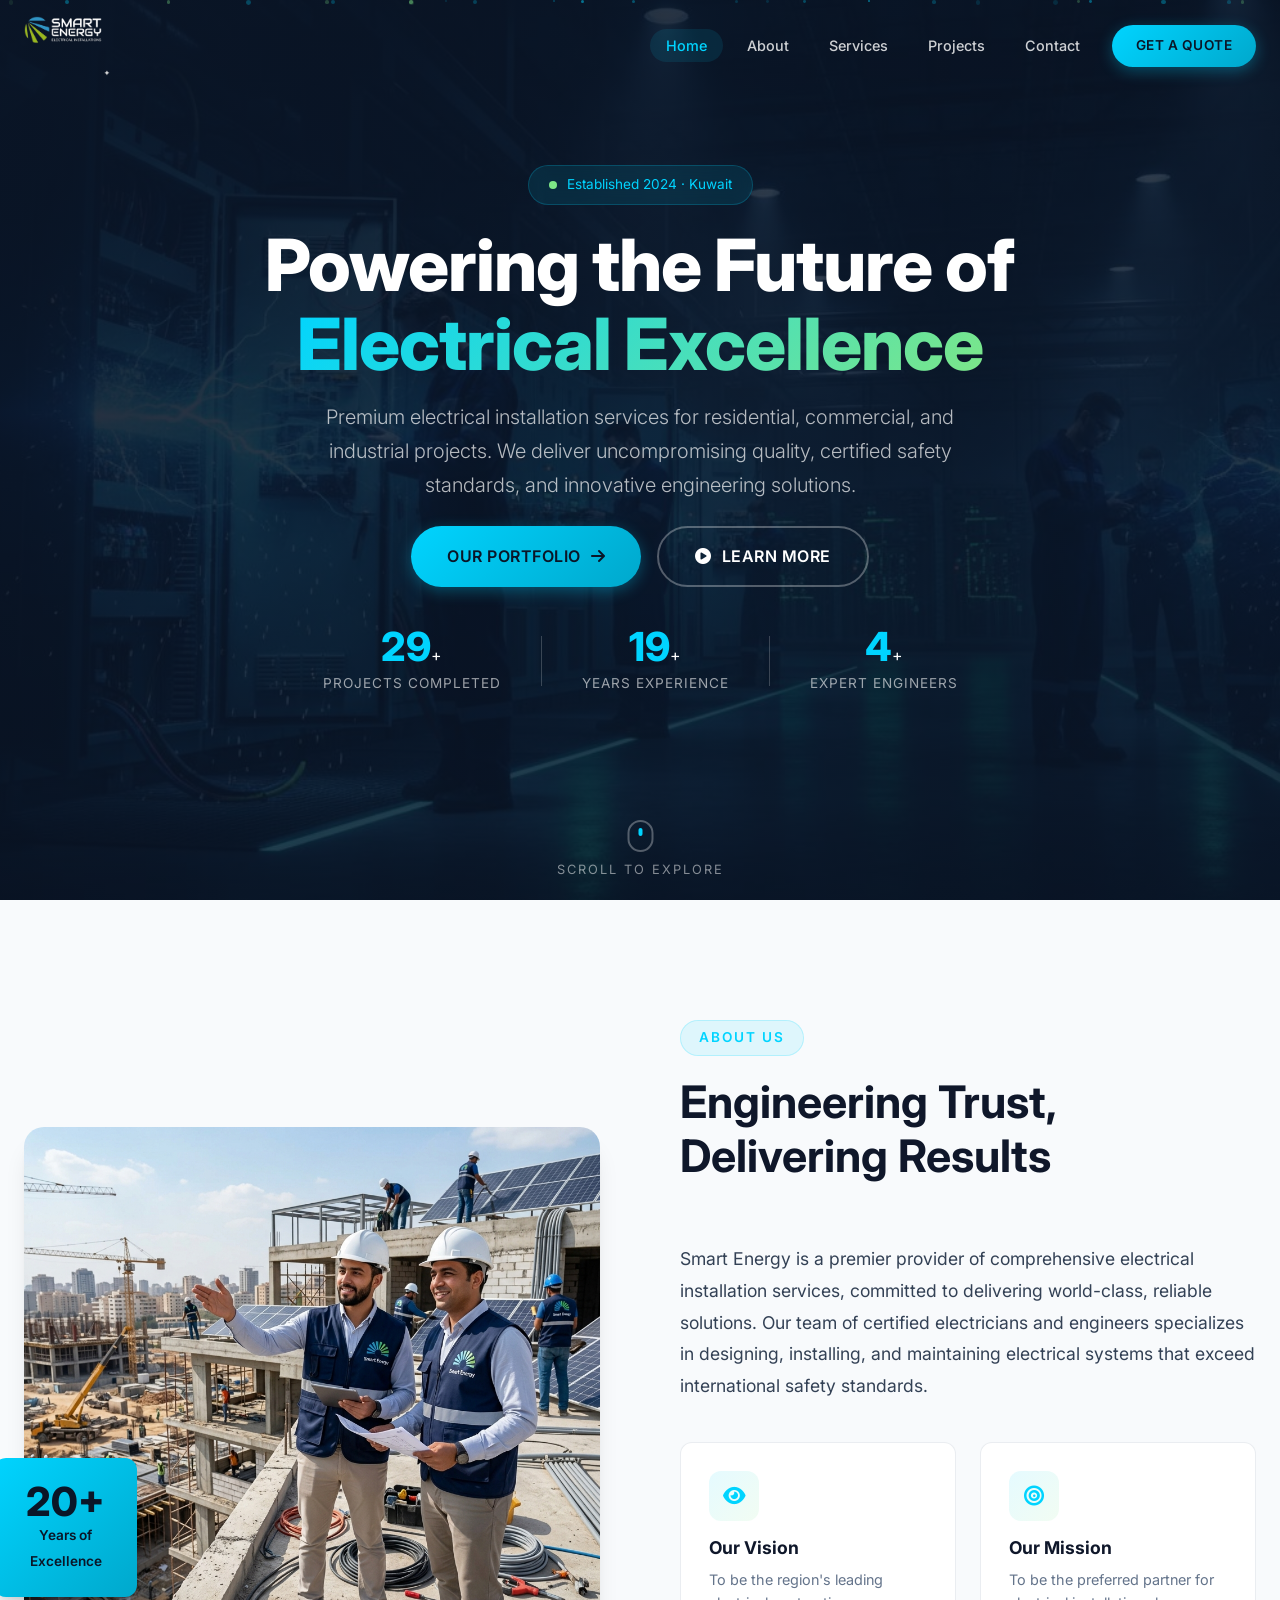
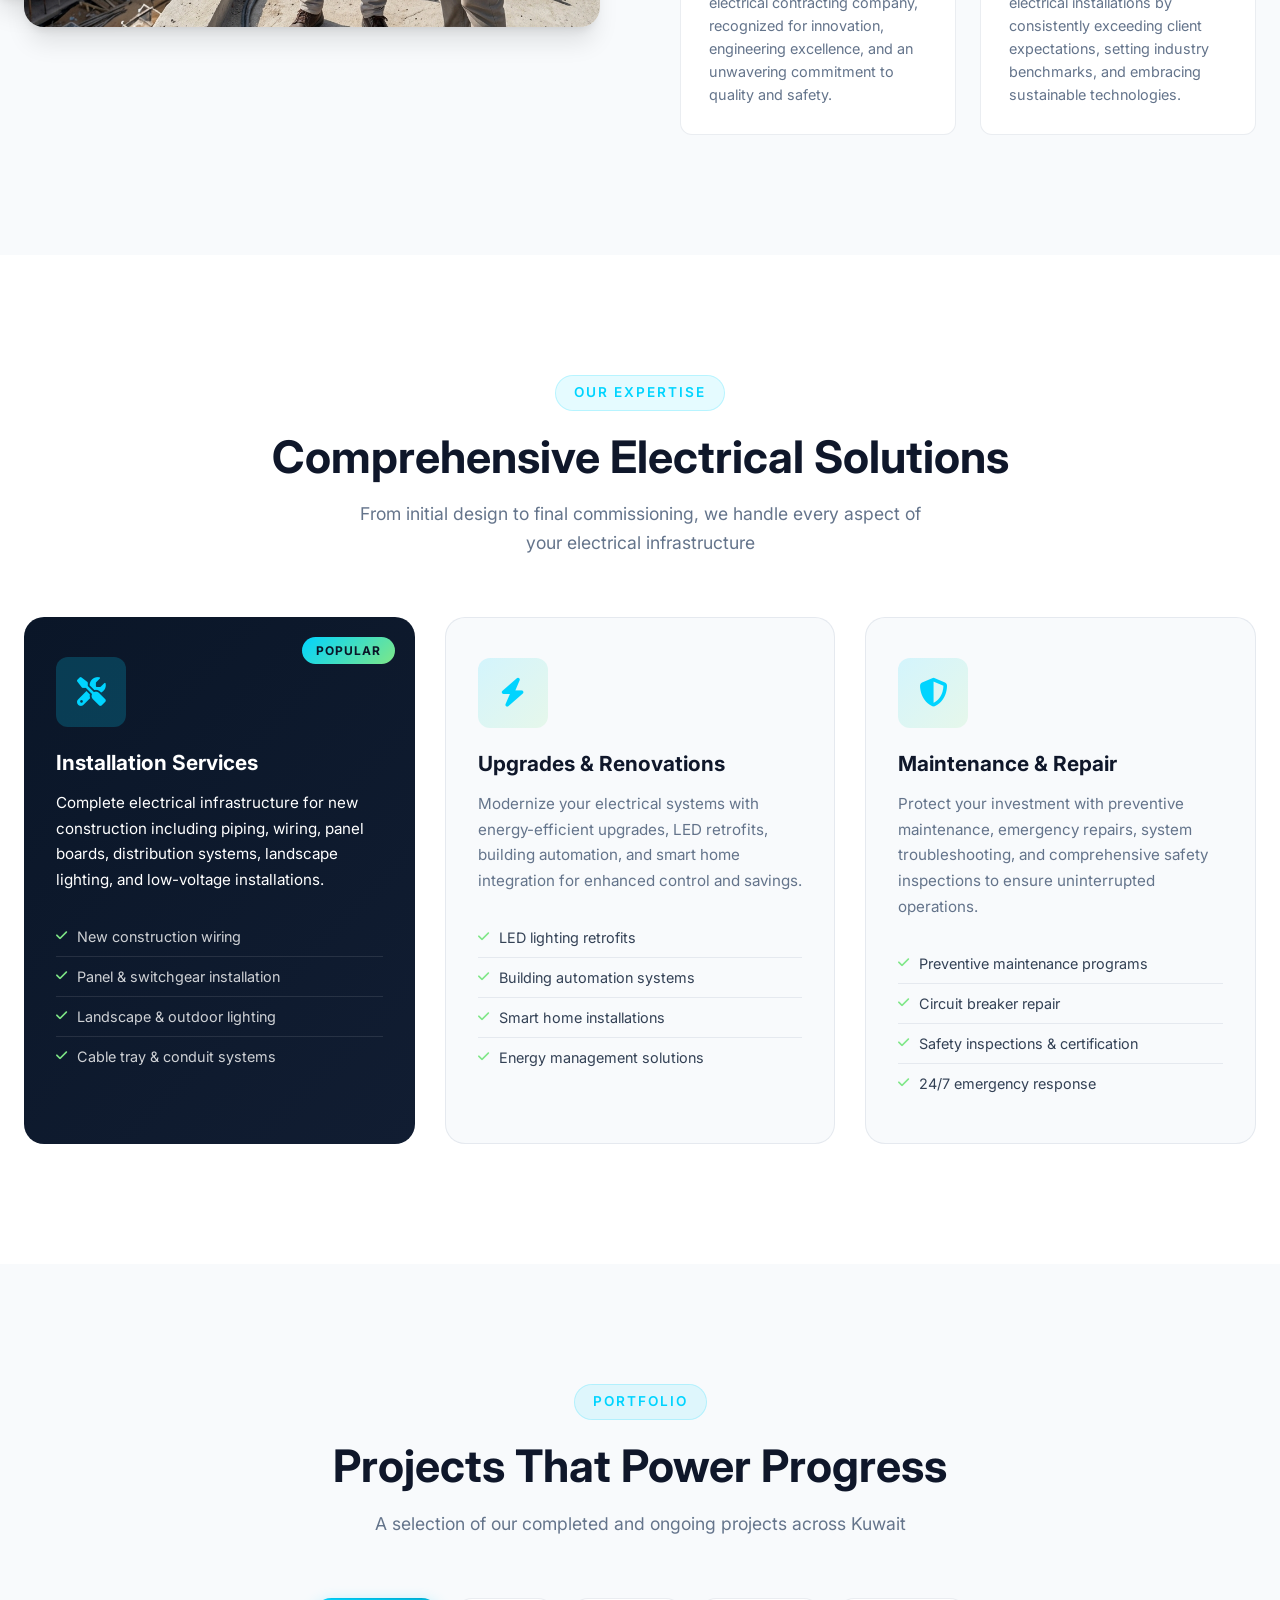
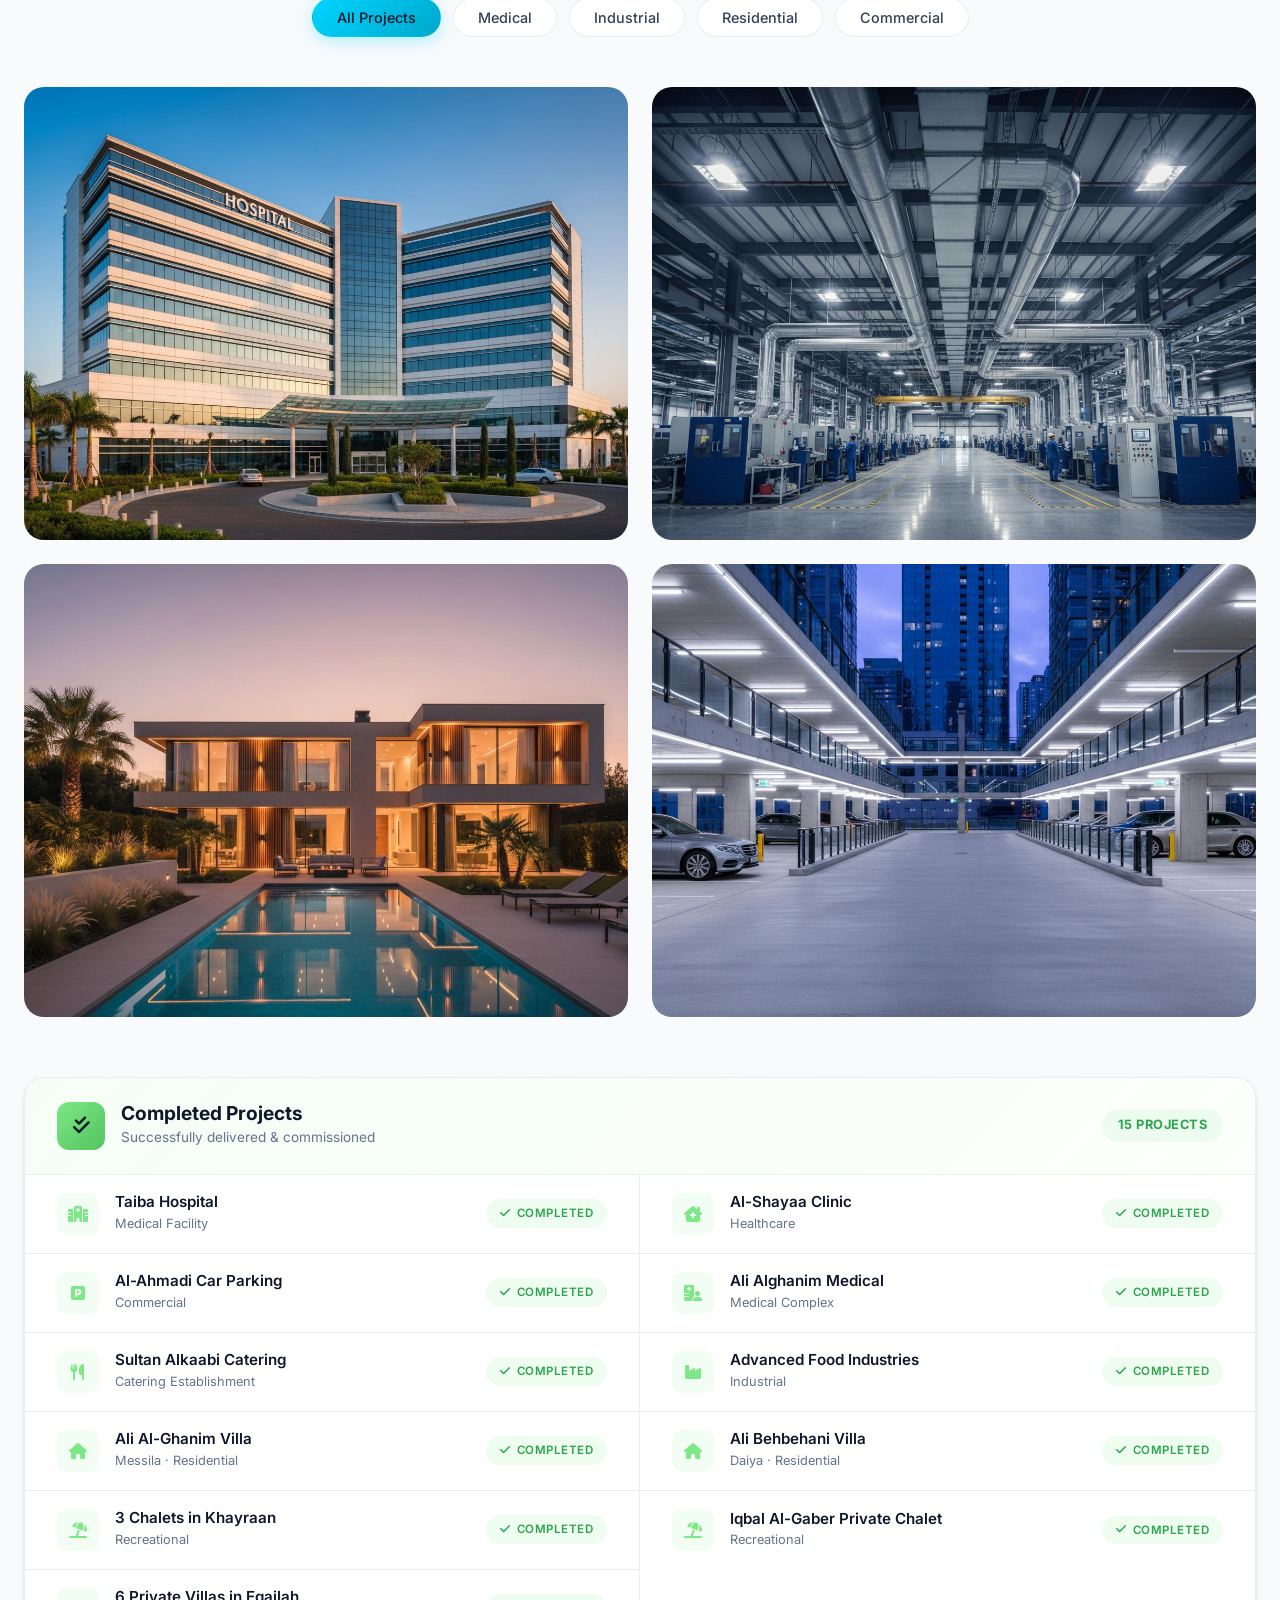
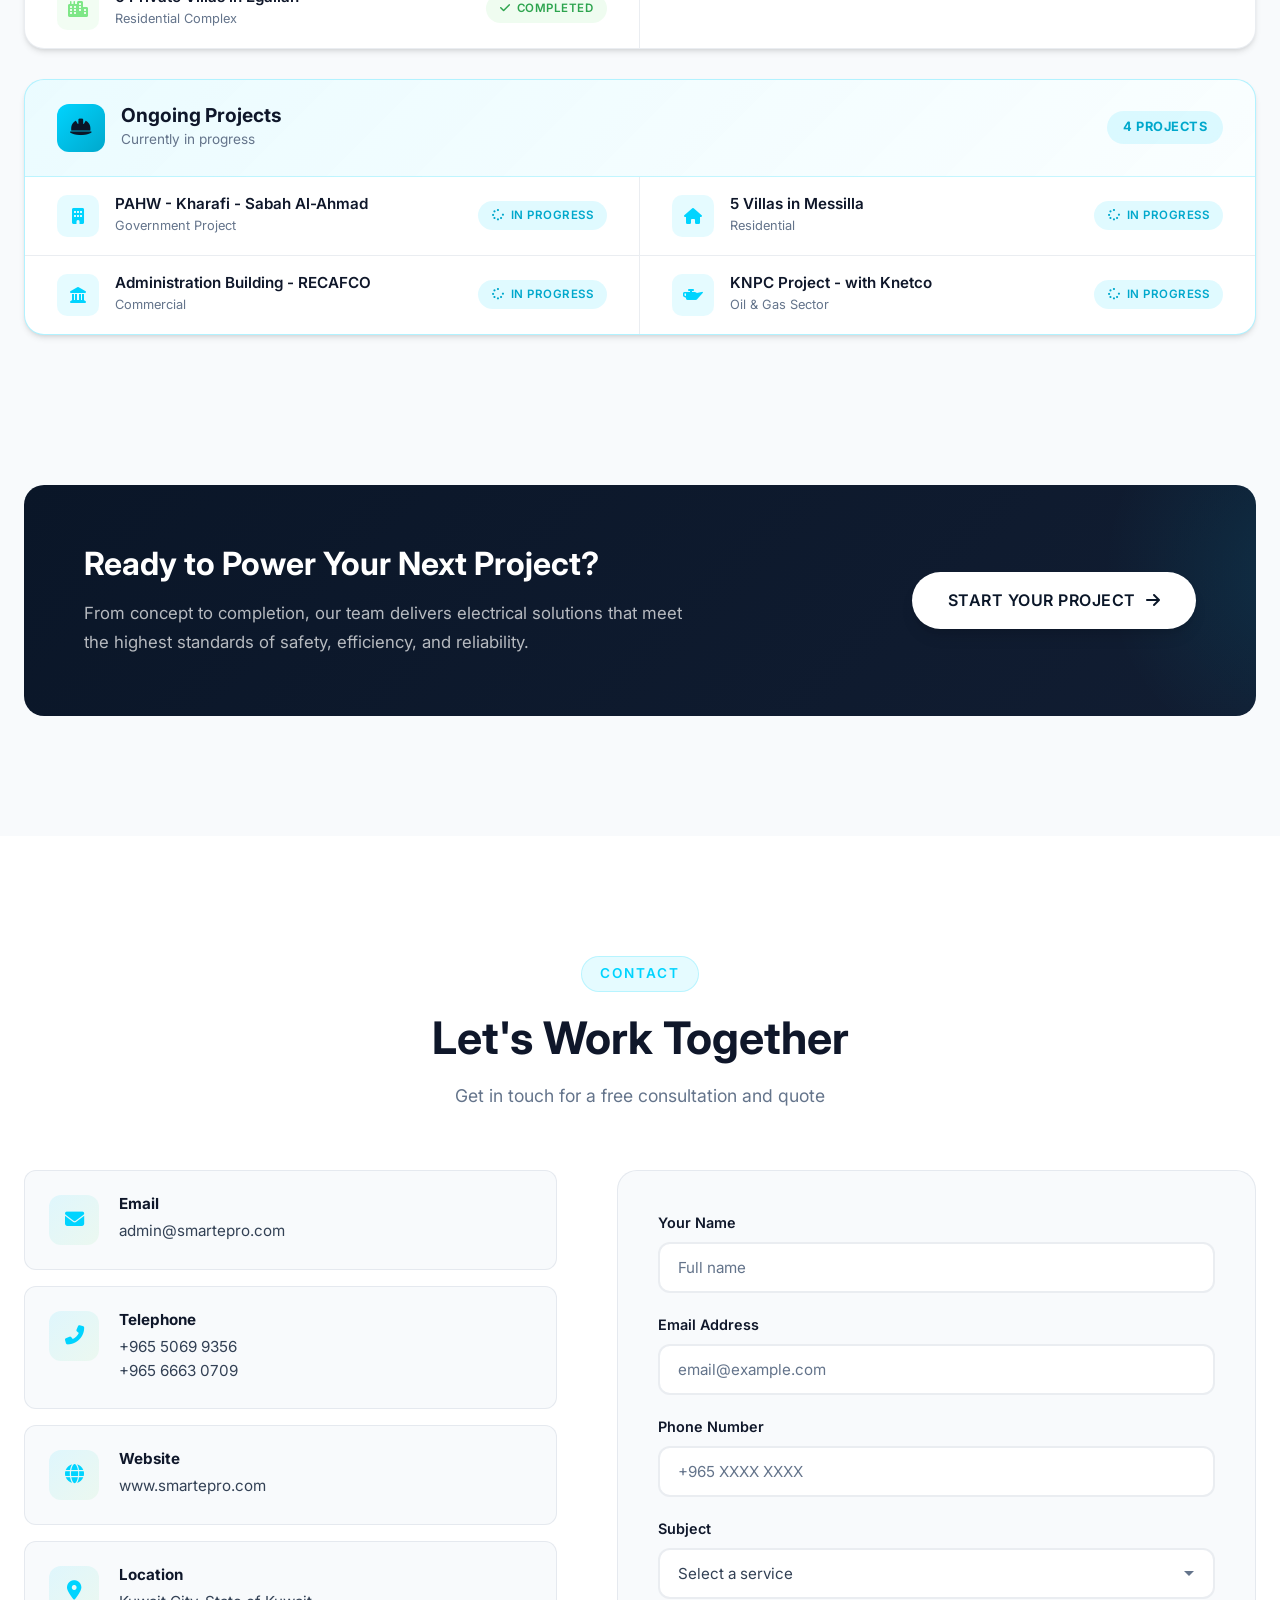
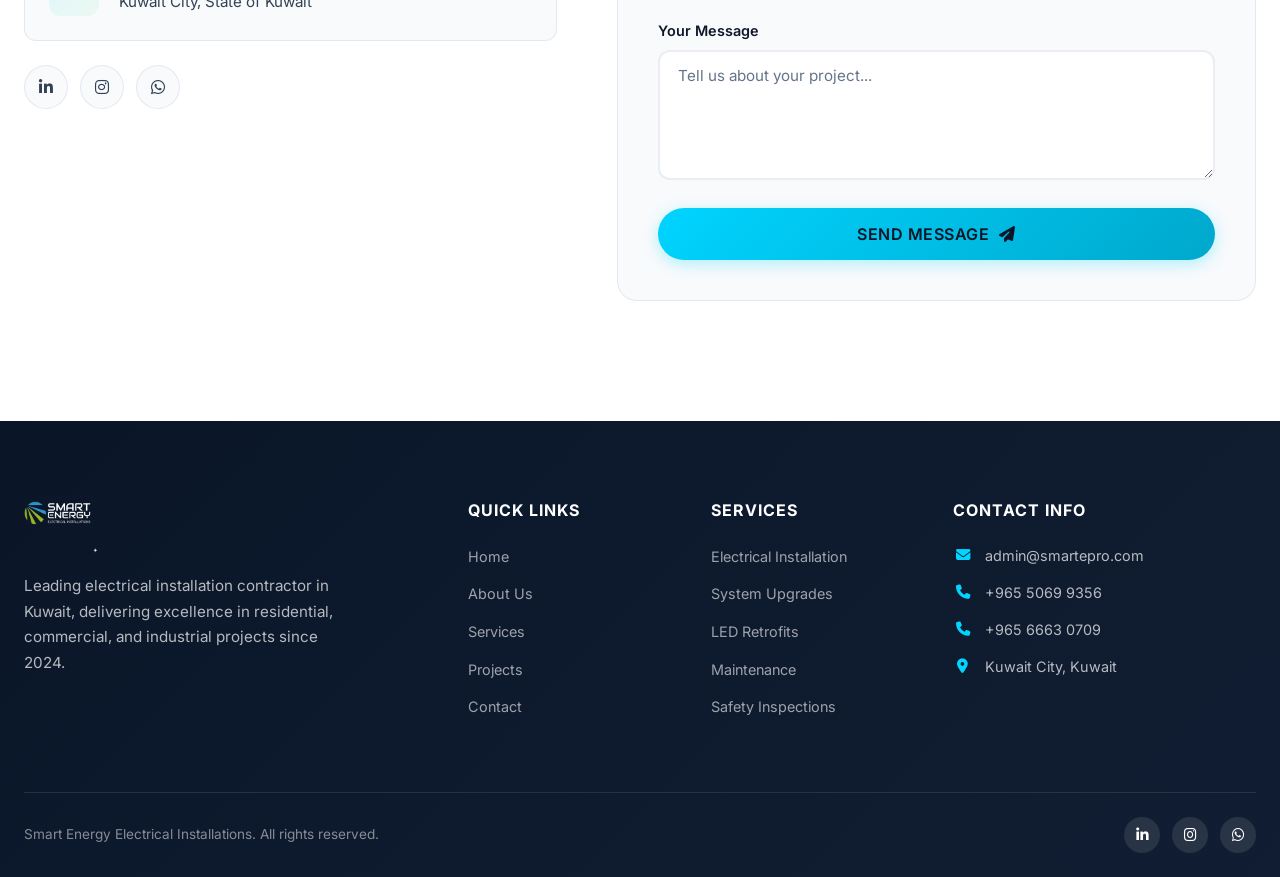
==== index.html @ 9b11522d "Initial commit - Smart Energy electrical installations website with logo, styling, and team photo up" ====
<!DOCTYPE html>
<html lang="en">
<head>
    <meta charset="UTF-8">
    <meta name="viewport" content="width=device-width, initial-scale=1.0">
    <title>Smart Energy | Premier Electrical Installations</title>
    <meta name="description" content="Leading electrical installation contractor specializing in residential, commercial, and industrial projects. Safety, efficiency, and innovation since 2014.">
    <link rel="icon" type="image/png" href="images/favicon.png">
    <link rel="preconnect" href="https://fonts.googleapis.com">
    <link rel="preconnect" href="https://fonts.gstatic.com" crossorigin>
    <link href="https://fonts.googleapis.com/css2?family=Inter:wght@300;400;500;600;700;800&family=Playfair+Display:wght@600;700&display=swap" rel="stylesheet">
    <link rel="stylesheet" href="https://cdnjs.cloudflare.com/ajax/libs/font-awesome/6.5.1/css/all.min.css">
    <link rel="stylesheet" href="css/style.css">
</head>
<body>
    <!-- Navigation -->
    <nav class="navbar" id="navbar">
        <div class="container nav-container">
            <a href="#" class="logo">
                <img src="images/logo.png" alt="Smart Energy Logo" class="logo-img">
            </a>
            
            <ul class="nav-menu" id="navMenu">
                <li><a href="#home" class="nav-link active">Home</a></li>
                <li><a href="#about" class="nav-link">About</a></li>
                <li><a href="#services" class="nav-link">Services</a></li>
                <li><a href="#projects" class="nav-link">Projects</a></li>
                <li><a href="#contact" class="nav-link">Contact</a></li>
                <li><a href="#contact" class="btn btn-primary nav-cta">Get a Quote</a></li>
            </ul>
            
            <button class="hamburger" id="hamburger" aria-label="Toggle menu">
                <span></span>
                <span></span>
                <span></span>
            </button>
        </div>
    </nav>

    <!-- Hero Section -->
    <section class="hero" id="home">
        <div class="hero-bg">
            <img src="images/hero-bg.jpg" alt="Electrical installations background">
            <div class="hero-overlay"></div>
        </div>
        <div class="hero-particles" id="particles"></div>
        <div class="container hero-content">
            <div class="hero-badge" data-animate="fade-up">
                <span class="badge-dot"></span>
                <span>Established 2024 · Kuwait</span>
            </div>
            <h1 class="hero-title" data-animate="fade-up" data-delay="100">
                Powering the Future of<br>
                <span class="gradient-text">Electrical Excellence</span>
            </h1>
            <p class="hero-desc" data-animate="fade-up" data-delay="200">
                Premium electrical installation services for residential, commercial, and industrial projects. 
                We deliver uncompromising quality, certified safety standards, and innovative engineering solutions.
            </p>
            <div class="hero-buttons" data-animate="fade-up" data-delay="300">
                <a href="#projects" class="btn btn-primary btn-lg">
                    <span>Our Portfolio</span>
                    <i class="fas fa-arrow-right"></i>
                </a>
                <a href="#about" class="btn btn-outline btn-lg">
                    <i class="fas fa-play-circle"></i>
                    <span>Learn More</span>
                </a>
            </div>
            <div class="hero-stats" data-animate="fade-up" data-delay="400">
                <div class="stat-item">
                    <span class="stat-number" data-count="30">0</span>+
                    <span class="stat-label">Projects Completed</span>
                </div>
                <div class="stat-divider"></div>
                <div class="stat-item">
                    <span class="stat-number" data-count="20">0</span>+
                    <span class="stat-label">Years Experience</span>
                </div>
                <div class="stat-divider"></div>
                <div class="stat-item">
                    <span class="stat-number" data-count="5">0</span>+
                    <span class="stat-label">Expert Engineers</span>
                </div>
            </div>
        </div>
        <div class="scroll-indicator">
            <div class="mouse">
                <div class="wheel"></div>
            </div>
            <span>Scroll to explore</span>
        </div>
    </section>

    <!-- About Section -->
    <section class="about" id="about">
        <div class="container">
            <div class="about-grid">
                <div class="about-image" data-animate="fade-right">
                    <div class="image-frame">
                        <img src="images/about-team.png" alt="Smart Energy engineering team">
                        <div class="image-accent"></div>
                    </div>
                    <div class="experience-badge">
                        <span class="exp-number">20+</span>
                        <span class="exp-text">Years of<br>Excellence</span>
                    </div>
                </div>
                <div class="about-content" data-animate="fade-left">
                    <div class="section-header">
                        <span class="section-tag">About Us</span>
                        <h2 class="section-title">Engineering Trust,<br>Delivering Results</h2>
                    </div>
                    <p class="about-text">
                        Smart Energy is a premier provider of comprehensive electrical installation services, committed to delivering 
                        world-class, reliable solutions. Our team of certified electricians and engineers specializes in designing, 
                        installing, and maintaining electrical systems that exceed international safety standards.
                    </p>
                    <div class="vision-mission">
                        <div class="vm-card">
                            <div class="vm-icon">
                                <i class="fas fa-eye"></i>
                            </div>
                            <h3>Our Vision</h3>
                            <p>To be the region's leading electrical contracting company, recognized for innovation, 
                            engineering excellence, and an unwavering commitment to quality and safety.</p>
                        </div>
                        <div class="vm-card">
                            <div class="vm-icon">
                                <i class="fas fa-bullseye"></i>
                            </div>
                            <h3>Our Mission</h3>
                            <p>To be the preferred partner for electrical installations by consistently exceeding client 
                            expectations, setting industry benchmarks, and embracing sustainable technologies.</p>
                        </div>
                    </div>
                </div>
            </div>
        </div>
    </section>

    <!-- Services Section -->
    <section class="services" id="services">
        <div class="container">
            <div class="section-header center" data-animate="fade-up">
                <span class="section-tag">Our Expertise</span>
                <h2 class="section-title">Comprehensive Electrical Solutions</h2>
                <p class="section-subtitle">From initial design to final commissioning, we handle every aspect of your electrical infrastructure</p>
            </div>
            <div class="services-grid">
                <div class="service-card featured" data-animate="fade-up" data-delay="0">
                    <div class="service-icon-wrap">
                        <div class="service-icon">
                            <i class="fas fa-tools"></i>
                        </div>
                        <div class="service-glow"></div>
                    </div>
                    <div class="featured-badge">Popular</div>
                    <h3>Installation Services</h3>
                    <p>Complete electrical infrastructure for new construction including piping, wiring, panel boards, 
                    distribution systems, landscape lighting, and low-voltage installations.</p>
                    <ul class="service-features">
                        <li><i class="fas fa-check"></i> New construction wiring</li>
                        <li><i class="fas fa-check"></i> Panel & switchgear installation</li>
                        <li><i class="fas fa-check"></i> Landscape & outdoor lighting</li>
                        <li><i class="fas fa-check"></i> Cable tray & conduit systems</li>
                    </ul>
                </div>
                <div class="service-card" data-animate="fade-up" data-delay="100">
                    <div class="service-icon-wrap">
                        <div class="service-icon">
                            <i class="fas fa-bolt"></i>
                        </div>
                        <div class="service-glow"></div>
                    </div>
                    <h3>Upgrades & Renovations</h3>
                    <p>Modernize your electrical systems with energy-efficient upgrades, LED retrofits, building automation, 
                    and smart home integration for enhanced control and savings.</p>
                    <ul class="service-features">
                        <li><i class="fas fa-check"></i> LED lighting retrofits</li>
                        <li><i class="fas fa-check"></i> Building automation systems</li>
                        <li><i class="fas fa-check"></i> Smart home installations</li>
                        <li><i class="fas fa-check"></i> Energy management solutions</li>
                    </ul>
                </div>
                <div class="service-card" data-animate="fade-up" data-delay="200">
                    <div class="service-icon-wrap">
                        <div class="service-icon">
                            <i class="fas fa-shield-alt"></i>
                        </div>
                        <div class="service-glow"></div>
                    </div>
                    <h3>Maintenance & Repair</h3>
                    <p>Protect your investment with preventive maintenance, emergency repairs, system troubleshooting, 
                    and comprehensive safety inspections to ensure uninterrupted operations.</p>
                    <ul class="service-features">
                        <li><i class="fas fa-check"></i> Preventive maintenance programs</li>
                        <li><i class="fas fa-check"></i> Circuit breaker repair</li>
                        <li><i class="fas fa-check"></i> Safety inspections & certification</li>
                        <li><i class="fas fa-check"></i> 24/7 emergency response</li>
                    </ul>
                </div>
            </div>
        </div>
    </section>

    <!-- Projects Section -->
    <section class="projects" id="projects">
        <div class="container">
            <div class="section-header center" data-animate="fade-up">
                <span class="section-tag">Portfolio</span>
                <h2 class="section-title">Projects That Power Progress</h2>
                <p class="section-subtitle">A selection of our completed and ongoing projects across Kuwait</p>
            </div>
            
            <div class="projects-filter" data-animate="fade-up">
                <button class="filter-btn active" data-filter="all">All Projects</button>
                <button class="filter-btn" data-filter="medical">Medical</button>
                <button class="filter-btn" data-filter="industrial">Industrial</button>
                <button class="filter-btn" data-filter="residential">Residential</button>
                <button class="filter-btn" data-filter="commercial">Commercial</button>
            </div>
            
            <div class="projects-grid">
                <div class="project-card" data-category="medical" data-animate="fade-up">
                    <div class="project-image">
                        <img src="images/project-hospital.jpg" alt="Taiba Hospital">
                        <div class="project-overlay">
                            <span class="project-category">Medical</span>
                            <h3>Taiba Hospital</h3>
                            <p>Complete electrical system design, installation, testing, and commissioning for a modern medical facility.</p>
                            <a href="#contact" class="project-link">View Details <i class="fas fa-arrow-right"></i></a>
                        </div>
                    </div>
                </div>
                <div class="project-card" data-category="industrial" data-animate="fade-up" data-delay="100">
                    <div class="project-image">
                        <img src="images/project-factory.jpg" alt="Kazma Factory">
                        <div class="project-overlay">
                            <span class="project-category">Industrial</span>
                            <h3>Kazma Factory</h3>
                            <p>Full electrical infrastructure for specialized air ducting manufacturing facility.</p>
                            <a href="#contact" class="project-link">View Details <i class="fas fa-arrow-right"></i></a>
                        </div>
                    </div>
                </div>
                <div class="project-card" data-category="residential" data-animate="fade-up" data-delay="200">
                    <div class="project-image">
                        <img src="images/project-villa.jpg" alt="Al-Ghanim Villa">
                        <div class="project-overlay">
                            <span class="project-category">Residential</span>
                            <h3>Al-Ghanim Villa Complex</h3>
                            <p>Luxury residential electrical installations with smart home integration and landscape lighting.</p>
                            <a href="#contact" class="project-link">View Details <i class="fas fa-arrow-right"></i></a>
                        </div>
                    </div>
                </div>
                <div class="project-card" data-category="commercial" data-animate="fade-up">
                    <div class="project-image">
                        <img src="images/project-parking.jpg" alt="Al-Ahmadi Parking">
                        <div class="project-overlay">
                            <span class="project-category">Commercial</span>
                            <h3>Al-Ahmadi Car Parking</h3>
                            <p>Multi-level parking structure with LED lighting, EV charging stations, and automated systems.</p>
                            <a href="#contact" class="project-link">View Details <i class="fas fa-arrow-right"></i></a>
                        </div>
                    </div>
                </div>
            </div>
            
            <!-- Completed Projects -->
            <div class="projects-status-section" data-animate="fade-up">
                <div class="status-header completed-header">
                    <div class="status-icon-wrap">
                        <i class="fas fa-check-double"></i>
                    </div>
                    <div>
                        <h3 class="status-title">Completed Projects</h3>
                        <p class="status-subtitle">Successfully delivered & commissioned</p>
                    </div>
                    <span class="status-count">15 Projects</span>
                </div>
                <div class="status-projects-grid">
                    <div class="status-project-card completed">
                        <div class="status-project-icon"><i class="fas fa-hospital"></i></div>
                        <div class="status-project-info">
                            <h4>Taiba Hospital</h4>
                            <p>Medical Facility</p>
                        </div>
                        <span class="status-badge completed-badge"><i class="fas fa-check"></i> Completed</span>
                    </div>
                    <div class="status-project-card completed">
                        <div class="status-project-icon"><i class="fas fa-clinic-medical"></i></div>
                        <div class="status-project-info">
                            <h4>Al-Shayaa Clinic</h4>
                            <p>Healthcare</p>
                        </div>
                        <span class="status-badge completed-badge"><i class="fas fa-check"></i> Completed</span>
                    </div>
                    <div class="status-project-card completed">
                        <div class="status-project-icon"><i class="fas fa-parking"></i></div>
                        <div class="status-project-info">
                            <h4>Al-Ahmadi Car Parking</h4>
                            <p>Commercial</p>
                        </div>
                        <span class="status-badge completed-badge"><i class="fas fa-check"></i> Completed</span>
                    </div>
                    <div class="status-project-card completed">
                        <div class="status-project-icon"><i class="fas fa-hospital-user"></i></div>
                        <div class="status-project-info">
                            <h4>Ali Alghanim Medical</h4>
                            <p>Medical Complex</p>
                        </div>
                        <span class="status-badge completed-badge"><i class="fas fa-check"></i> Completed</span>
                    </div>
                    <div class="status-project-card completed">
                        <div class="status-project-icon"><i class="fas fa-utensils"></i></div>
                        <div class="status-project-info">
                            <h4>Sultan Alkaabi Catering</h4>
                            <p>Catering Establishment</p>
                        </div>
                        <span class="status-badge completed-badge"><i class="fas fa-check"></i> Completed</span>
                    </div>
                    <div class="status-project-card completed">
                        <div class="status-project-icon"><i class="fas fa-industry"></i></div>
                        <div class="status-project-info">
                            <h4>Advanced Food Industries</h4>
                            <p>Industrial</p>
                        </div>
                        <span class="status-badge completed-badge"><i class="fas fa-check"></i> Completed</span>
                    </div>
                    <div class="status-project-card completed">
                        <div class="status-project-icon"><i class="fas fa-home"></i></div>
                        <div class="status-project-info">
                            <h4>Ali Al-Ghanim Villa</h4>
                            <p>Messila · Residential</p>
                        </div>
                        <span class="status-badge completed-badge"><i class="fas fa-check"></i> Completed</span>
                    </div>
                    <div class="status-project-card completed">
                        <div class="status-project-icon"><i class="fas fa-home"></i></div>
                        <div class="status-project-info">
                            <h4>Ali Behbehani Villa</h4>
                            <p>Daiya · Residential</p>
                        </div>
                        <span class="status-badge completed-badge"><i class="fas fa-check"></i> Completed</span>
                    </div>
                    <div class="status-project-card completed">
                        <div class="status-project-icon"><i class="fas fa-umbrella-beach"></i></div>
                        <div class="status-project-info">
                            <h4>3 Chalets in Khayraan</h4>
                            <p>Recreational</p>
                        </div>
                        <span class="status-badge completed-badge"><i class="fas fa-check"></i> Completed</span>
                    </div>
                    <div class="status-project-card completed">
                        <div class="status-project-icon"><i class="fas fa-umbrella-beach"></i></div>
                        <div class="status-project-info">
                            <h4>Iqbal Al-Gaber Private Chalet</h4>
                            <p>Recreational</p>
                        </div>
                        <span class="status-badge completed-badge"><i class="fas fa-check"></i> Completed</span>
                    </div>
                    <div class="status-project-card completed">
                        <div class="status-project-icon"><i class="fas fa-city"></i></div>
                        <div class="status-project-info">
                            <h4>6 Private Villas in Egailah</h4>
                            <p>Residential Complex</p>
                        </div>
                        <span class="status-badge completed-badge"><i class="fas fa-check"></i> Completed</span>
                    </div>
                </div>
            </div>

            <!-- Ongoing Projects -->
            <div class="projects-status-section ongoing-section" data-animate="fade-up">
                <div class="status-header ongoing-header">
                    <div class="status-icon-wrap ongoing-icon">
                        <i class="fas fa-hard-hat"></i>
                    </div>
                    <div>
                        <h3 class="status-title">Ongoing Projects</h3>
                        <p class="status-subtitle">Currently in progress</p>
                    </div>
                    <span class="status-count ongoing-count">4 Projects</span>
                </div>
                <div class="status-projects-grid">
                    <div class="status-project-card ongoing">
                        <div class="status-project-icon ongoing-project-icon"><i class="fas fa-building"></i></div>
                        <div class="status-project-info">
                            <h4>PAHW - Kharafi - Sabah Al-Ahmad</h4>
                            <p>Government Project</p>
                        </div>
                        <span class="status-badge ongoing-badge-pro"><i class="fas fa-spinner fa-pulse"></i> In Progress</span>
                    </div>
                    <div class="status-project-card ongoing">
                        <div class="status-project-icon ongoing-project-icon"><i class="fas fa-home"></i></div>
                        <div class="status-project-info">
                            <h4>5 Villas in Messilla</h4>
                            <p>Residential</p>
                        </div>
                        <span class="status-badge ongoing-badge-pro"><i class="fas fa-spinner fa-pulse"></i> In Progress</span>
                    </div>
                    <div class="status-project-card ongoing">
                        <div class="status-project-icon ongoing-project-icon"><i class="fas fa-landmark"></i></div>
                        <div class="status-project-info">
                            <h4>Administration Building - RECAFCO</h4>
                            <p>Commercial</p>
                        </div>
                        <span class="status-badge ongoing-badge-pro"><i class="fas fa-spinner fa-pulse"></i> In Progress</span>
                    </div>
                    <div class="status-project-card ongoing">
                        <div class="status-project-icon ongoing-project-icon"><i class="fas fa-oil-can"></i></div>
                        <div class="status-project-info">
                            <h4>KNPC Project - with Knetco</h4>
                            <p>Oil & Gas Sector</p>
                        </div>
                        <span class="status-badge ongoing-badge-pro"><i class="fas fa-spinner fa-pulse"></i> In Progress</span>
                    </div>
                </div>
            </div>
        </div>
    </section>

    <!-- CTA Section -->
    <section class="cta-section">
        <div class="container">
            <div class="cta-box" data-animate="scale-in">
                <div class="cta-content">
                    <h2>Ready to Power Your Next Project?</h2>
                    <p>From concept to completion, our team delivers electrical solutions that meet the highest standards of safety, efficiency, and reliability.</p>
                </div>
                <a href="#contact" class="btn btn-white btn-lg">
                    <span>Start Your Project</span>
                    <i class="fas fa-arrow-right"></i>
                </a>
            </div>
        </div>
    </section>

    <!-- Contact Section -->
    <section class="contact" id="contact">
        <div class="container">
            <div class="section-header center" data-animate="fade-up">
                <span class="section-tag">Contact</span>
                <h2 class="section-title">Let's Work Together</h2>
                <p class="section-subtitle">Get in touch for a free consultation and quote</p>
            </div>
            <div class="contact-grid">
                <div class="contact-info" data-animate="fade-right">
                    <div class="info-card">
                        <div class="info-icon">
                            <i class="fas fa-envelope"></i>
                        </div>
                        <div class="info-content">
                            <h4>Email</h4>
                            <a href="mailto:admin@smartepro.com">admin@smartepro.com</a>
                        </div>
                    </div>
                    <div class="info-card">
                        <div class="info-icon">
                            <i class="fas fa-phone-alt"></i>
                        </div>
                        <div class="info-content">
                            <h4>Telephone</h4>
                            <a href="tel:+96550699356">+965 5069 9356</a>
                            <a href="tel:+96566630709">+965 6663 0709</a>
                        </div>
                    </div>
                    <div class="info-card">
                        <div class="info-icon">
                            <i class="fas fa-globe"></i>
                        </div>
                        <div class="info-content">
                            <h4>Website</h4>
                            <a href="https://www.smartepro.com" target="_blank">www.smartepro.com</a>
                        </div>
                    </div>
                    <div class="info-card">
                        <div class="info-icon">
                            <i class="fas fa-map-marker-alt"></i>
                        </div>
                        <div class="info-content">
                            <h4>Location</h4>
                            <p>Kuwait City, State of Kuwait</p>
                        </div>
                    </div>
                    <div class="social-links">
                        <a href="#" class="social-link" aria-label="LinkedIn">
                            <i class="fab fa-linkedin-in"></i>
                        </a>
                        <a href="#" class="social-link" aria-label="Instagram">
                            <i class="fab fa-instagram"></i>
                        </a>
                        <a href="#" class="social-link" aria-label="WhatsApp">
                            <i class="fab fa-whatsapp"></i>
                        </a>
                    </div>
                </div>
                <div class="contact-form-wrap" data-animate="fade-left">
                    <form class="contact-form" action="contact.php" method="POST" id="contactForm">
                        <div class="form-group">
                            <label for="name">Your Name</label>
                            <input type="text" id="name" name="name" class="form-input" placeholder="Full name" required>
                        </div>
                        <div class="form-group">
                            <label for="email">Email Address</label>
                            <input type="email" id="email" name="email" class="form-input" placeholder="email@example.com" required>
                        </div>
                        <div class="form-group">
                            <label for="phone">Phone Number</label>
                            <input type="tel" id="phone" name="phone" class="form-input" placeholder="+965 XXXX XXXX">
                        </div>
                        <div class="form-group">
                            <label for="subject">Subject</label>
                            <select id="subject" name="subject" class="form-input form-select">
                                <option value="">Select a service</option>
                                <option value="installation">Installation Services</option>
                                <option value="upgrade">Upgrades & Renovations</option>
                                <option value="maintenance">Maintenance & Repair</option>
                                <option value="consultation">General Consultation</option>
                            </select>
                        </div>
                        <div class="form-group">
                            <label for="message">Your Message</label>
                            <textarea id="message" name="message" class="form-input form-textarea" placeholder="Tell us about your project..." required></textarea>
                        </div>
                        <button type="submit" class="btn btn-primary btn-submit">
                            <span>Send Message</span>
                            <i class="fas fa-paper-plane"></i>
                        </button>
                    </form>
                    <div class="form-success" id="formSuccess">
                        <div class="success-icon">
                            <i class="fas fa-check-circle"></i>
                        </div>
                        <h3>Message Sent!</h3>
                        <p>Thank you for reaching out. We'll get back to you within 24 hours.</p>
                    </div>
                </div>
            </div>
        </div>
    </section>

    <!-- Footer -->
    <footer class="footer">
        <div class="container">
            <div class="footer-grid">
                <div class="footer-brand">
                    <a href="#" class="footer-logo">
                        <img src="images/logo.png" alt="Smart Energy Logo" class="logo-img">
                    </a>
                    <p class="footer-desc">Leading electrical installation contractor in Kuwait, delivering excellence in residential, commercial, and industrial projects since 2024.</p>
                </div>
                <div class="footer-links">
                    <h4>Quick Links</h4>
                    <ul>
                        <li><a href="#home">Home</a></li>
                        <li><a href="#about">About Us</a></li>
                        <li><a href="#services">Services</a></li>
                        <li><a href="#projects">Projects</a></li>
                        <li><a href="#contact">Contact</a></li>
                    </ul>
                </div>
                <div class="footer-links">
                    <h4>Services</h4>
                    <ul>
                        <li><a href="#services">Electrical Installation</a></li>
                        <li><a href="#services">System Upgrades</a></li>
                        <li><a href="#services">LED Retrofits</a></li>
                        <li><a href="#services">Maintenance</a></li>
                        <li><a href="#services">Safety Inspections</a></li>
                    </ul>
                </div>
                <div class="footer-contact">
                    <h4>Contact Info</h4>
                    <p><i class="fas fa-envelope"></i> admin@smartepro.com</p>
                    <p><i class="fas fa-phone"></i> +965 5069 9356</p>
                    <p><i class="fas fa-phone"></i> +965 6663 0709</p>
                    <p><i class="fas fa-map-marker-alt"></i> Kuwait City, Kuwait</p>
                </div>
            </div>
            <div class="footer-bottom">
                <p> Smart Energy Electrical Installations. All rights reserved.</p>
                <div class="footer-social">
                    <a href="#" aria-label="LinkedIn"><i class="fab fa-linkedin-in"></i></a>
                    <a href="#" aria-label="Instagram"><i class="fab fa-instagram"></i></a>
                    <a href="#" aria-label="WhatsApp"><i class="fab fa-whatsapp"></i></a>
                </div>
            </div>
        </div>
    </footer>

    <a href="#" class="back-to-top" id="backToTop" aria-label="Back to top">
        <i class="fas fa-chevron-up"></i>
    </a>

    <script src="js/main.js"></script>
</body>
</html>
---- css/style.css ----
/* ========================================
   SMART ENERGY - PROFESSIONAL STYLES
   ======================================== */

/* CSS Variables */
:root {
    --primary: #00d4ff;
    --primary-dark: #00a8cc;
    --secondary: #7ee787;
    --accent: #f59e0b;
    --dark: #0a1628;
    --dark-light: #111d32;
    --dark-lighter: #1a2744;
    --light: #f8fafc;
    --text: #334155;
    --text-light: #64748b;
    --text-dark: #0f172a;
    --white: #ffffff;
    --border: rgba(148, 163, 184, 0.2);
    --glass: rgba(255, 255, 255, 0.05);
    --glass-border: rgba(255, 255, 255, 0.1);
    --shadow-sm: 0 1px 2px 0 rgb(0 0 0 / 0.05);
    --shadow: 0 4px 6px -1px rgb(0 0 0 / 0.1), 0 2px 4px -2px rgb(0 0 0 / 0.1);
    --shadow-lg: 0 10px 15px -3px rgb(0 0 0 / 0.1), 0 4px 6px -4px rgb(0 0 0 / 0.1);
    --shadow-xl: 0 20px 25px -5px rgb(0 0 0 / 0.1), 0 8px 10px -6px rgb(0 0 0 / 0.1);
    --shadow-glow: 0 0 40px rgba(0, 212, 255, 0.15);
    --radius: 12px;
    --radius-lg: 20px;
    --transition: all 0.3s cubic-bezier(0.4, 0, 0.2, 1);
    --transition-slow: all 0.5s cubic-bezier(0.4, 0, 0.2, 1);
    --font-main: 'Inter', -apple-system, BlinkMacSystemFont, sans-serif;
    --font-display: 'Playfair Display', Georgia, serif;
}

/* Reset & Base */
*, *::before, *::after {
    margin: 0;
    padding: 0;
    box-sizing: border-box;
}

html {
    scroll-behavior: smooth;
    font-size: 16px;
}

body {
    font-family: var(--font-main);
    color: var(--text);
    background: var(--white);
    line-height: 1.6;
    overflow-x: hidden;
    -webkit-font-smoothing: antialiased;
    -moz-osx-font-smoothing: grayscale;
}

img {
    max-width: 100%;
    height: auto;
    display: block;
}

a {
    text-decoration: none;
    color: inherit;
    transition: var(--transition);
}

ul {
    list-style: none;
}

/* Container */
.container {
    width: 100%;
    max-width: 1280px;
    margin: 0 auto;
    padding: 0 24px;
}

/* Typography */
h1, h2, h3, h4, h5, h6 {
    font-weight: 700;
    line-height: 1.2;
    color: var(--text-dark);
}

/* ========================================
   BUTTONS
   ======================================== */
.btn {
    display: inline-flex;
    align-items: center;
    justify-content: center;
    gap: 10px;
    padding: 12px 28px;
    font-family: var(--font-main);
    font-size: 0.95rem;
    font-weight: 600;
    border: none;
    border-radius: 50px;
    cursor: pointer;
    transition: var(--transition);
    text-transform: uppercase;
    letter-spacing: 0.5px;
    position: relative;
    overflow: hidden;
}

.btn-primary {
    background: linear-gradient(135deg, var(--primary) 0%, var(--primary-dark) 100%);
    color: var(--dark);
    box-shadow: 0 4px 15px rgba(0, 212, 255, 0.3);
}

.btn-primary:hover {
    transform: translateY(-2px);
    box-shadow: 0 8px 25px rgba(0, 212, 255, 0.4);
}

.btn-outline {
    background: transparent;
    color: var(--white);
    border: 2px solid rgba(255, 255, 255, 0.3);
}

.btn-outline:hover {
    border-color: var(--primary);
    background: rgba(0, 212, 255, 0.1);
    color: var(--primary);
}

.btn-white {
    background: var(--white);
    color: var(--dark);
    box-shadow: var(--shadow-lg);
}

.btn-white:hover {
    transform: translateY(-2px);
    box-shadow: var(--shadow-xl);
}

.btn-lg {
    padding: 16px 36px;
    font-size: 1rem;
}

.btn-submit {
    width: 100%;
    padding: 16px;
    font-size: 1rem;
}

/* ========================================
   NAVIGATION
   ======================================== */
.navbar {
    position: fixed;
    top: 0;
    left: 0;
    right: 0;
    z-index: 1000;
    padding: 16px 0;
    transition: var(--transition-slow);
    background: transparent;
}

.navbar.scrolled {
    background: rgba(10, 22, 40, 0.95);
    backdrop-filter: blur(20px);
    -webkit-backdrop-filter: blur(20px);
    box-shadow: 0 4px 30px rgba(0, 0, 0, 0.3);
    padding: 12px 0;
}

.nav-container {
    display: flex;
    align-items: center;
    justify-content: space-between;
}

.logo {
    display: flex;
    align-items: center;
    gap: 12px;
}

.logo-icon {
    width: 40px;
    height: 40px;
    flex-shrink: 0;
}

.logo-icon svg {
    width: 100%;
    height: 100%;
}

.logo-text {
    display: flex;
    flex-direction: column;
}

.logo-main {
    font-size: 1.1rem;
    font-weight: 800;
    color: var(--white);
    letter-spacing: 1px;
    line-height: 1.2;
}

.logo-sub {
    font-size: 0.65rem;
    font-weight: 500;
    color: var(--primary);
    letter-spacing: 2px;
    text-transform: uppercase;
    line-height: 1.2;
}

.logo-img {
    height: 60px;
    width: auto;
    display: block;
    transition: var(--transition);
}

.logo:hover .logo-img,
.footer-logo:hover .logo-img {
    transform: scale(1.05);
}

.footer-logo .logo-img {
    height: 52px;
    transition: var(--transition);
}

.nav-menu {
    display: flex;
    align-items: center;
    gap: 8px;
}

.nav-link {
    color: rgba(255, 255, 255, 0.8);
    font-size: 0.9rem;
    font-weight: 500;
    padding: 8px 16px;
    border-radius: 50px;
    transition: var(--transition);
}

.nav-link:hover,
.nav-link.active {
    color: var(--primary);
    background: rgba(0, 212, 255, 0.1);
}

.nav-cta {
    margin-left: 8px;
    padding: 10px 24px;
    font-size: 0.85rem;
}

/* Hamburger */
.hamburger {
    display: none;
    flex-direction: column;
    gap: 5px;
    background: none;
    border: none;
    cursor: pointer;
    padding: 5px;
    z-index: 1001;
}

.hamburger span {
    display: block;
    width: 28px;
    height: 2px;
    background: var(--white);
    border-radius: 2px;
    transition: var(--transition);
}

.hamburger.active span:nth-child(1) {
    transform: rotate(45deg) translate(5px, 5px);
}

.hamburger.active span:nth-child(2) {
    opacity: 0;
}

.hamburger.active span:nth-child(3) {
    transform: rotate(-45deg) translate(5px, -5px);
}

/* ========================================
   HERO SECTION
   ======================================== */
.hero {
    position: relative;
    min-height: 100vh;
    display: flex;
    align-items: center;
    justify-content: center;
    overflow: hidden;
    background: var(--dark);
    padding: 100px 0 140px;
}

.hero-bg {
    position: absolute;
    inset: 0;
    z-index: 1;
}

.hero-bg img {
    width: 100%;
    height: 100%;
    object-fit: cover;
    opacity: 0.6;
}

.hero-overlay {
    position: absolute;
    inset: 0;
    background: linear-gradient(135deg, rgba(10, 22, 40, 0.9) 0%, rgba(10, 22, 40, 0.7) 50%, rgba(10, 22, 40, 0.8) 100%);
    z-index: 2;
}

.hero-particles {
    position: absolute;
    inset: 0;
    z-index: 3;
    pointer-events: none;
}

.particle {
    position: absolute;
    width: 4px;
    height: 4px;
    background: var(--primary);
    border-radius: 50%;
    opacity: 0.3;
    animation: float 15s infinite;
}

@keyframes float {
    0%, 100% { transform: translateY(100vh) rotate(0deg); opacity: 0; }
    10% { opacity: 0.5; }
    90% { opacity: 0.5; }
    100% { transform: translateY(-100vh) rotate(720deg); opacity: 0; }
}

.hero-content {
    position: relative;
    z-index: 4;
    text-align: center;
    max-width: 900px;
}

.hero-badge {
    display: inline-flex;
    align-items: center;
    gap: 10px;
    padding: 8px 20px;
    background: rgba(0, 212, 255, 0.1);
    border: 1px solid rgba(0, 212, 255, 0.2);
    border-radius: 50px;
    font-size: 0.85rem;
    color: var(--primary);
    margin-bottom: 20px;
    backdrop-filter: blur(10px);
}

.badge-dot {
    width: 8px;
    height: 8px;
    background: var(--secondary);
    border-radius: 50%;
    animation: pulse 2s infinite;
}

@keyframes pulse {
    0%, 100% { opacity: 1; transform: scale(1); }
    50% { opacity: 0.5; transform: scale(1.2); }
}

.hero-title {
    font-size: clamp(2.5rem, 6vw, 4.5rem);
    font-weight: 800;
    color: var(--white);
    margin-bottom: 16px;
    line-height: 1.1;
    letter-spacing: -1px;
}

.gradient-text {
    background: linear-gradient(135deg, var(--primary) 0%, var(--secondary) 100%);
    -webkit-background-clip: text;
    -webkit-text-fill-color: transparent;
    background-clip: text;
}

.hero-desc {
    font-size: clamp(1rem, 2vw, 1.25rem);
    color: rgba(255, 255, 255, 0.7);
    max-width: 640px;
    margin: 0 auto 24px;
    line-height: 1.7;
    font-weight: 300;
}

.hero-buttons {
    display: flex;
    gap: 16px;
    justify-content: center;
    margin-bottom: 40px;
    flex-wrap: wrap;
}

.hero-stats {
    display: flex;
    align-items: center;
    justify-content: center;
    gap: 40px;
    flex-wrap: wrap;
}

.stat-item {
    text-align: center;
    color: var(--white);
}

.stat-number {
    font-size: 2.5rem;
    font-weight: 800;
    color: var(--primary);
    line-height: 1;
}

.stat-label {
    display: block;
    font-size: 0.85rem;
    color: rgba(255, 255, 255, 0.6);
    margin-top: 4px;
    text-transform: uppercase;
    letter-spacing: 1px;
}

.stat-divider {
    width: 1px;
    height: 50px;
    background: rgba(255, 255, 255, 0.2);
}

/* Scroll Indicator */
.scroll-indicator {
    position: absolute;
    bottom: 20px;
    left: 50%;
    transform: translateX(-50%);
    z-index: 4;
    display: flex;
    flex-direction: column;
    align-items: center;
    gap: 8px;
    color: rgba(255, 255, 255, 0.5);
    font-size: 0.8rem;
    letter-spacing: 2px;
    text-transform: uppercase;
}

.mouse {
    width: 26px;
    height: 32px;
    border: 2px solid rgba(255, 255, 255, 0.3);
    border-radius: 13px;
    position: relative;
}

.wheel {
    width: 4px;
    height: 8px;
    background: var(--primary);
    border-radius: 2px;
    position: absolute;
    top: 6px;
    left: 50%;
    transform: translateX(-50%);
    animation: scroll-wheel 2s infinite;
}

@keyframes scroll-wheel {
    0% { opacity: 1; top: 6px; }
    100% { opacity: 0; top: 16px; }
}

/* ========================================
   SECTION HEADERS
   ======================================== */
.section-header {
    margin-bottom: 60px;
}

.section-header.center {
    text-align: center;
}

.section-tag {
    display: inline-block;
    padding: 6px 18px;
    background: rgba(0, 212, 255, 0.1);
    color: var(--primary);
    font-size: 0.85rem;
    font-weight: 600;
    text-transform: uppercase;
    letter-spacing: 2px;
    border-radius: 50px;
    margin-bottom: 20px;
    border: 1px solid rgba(0, 212, 255, 0.2);
}

.section-title {
    font-size: clamp(1.8rem, 4vw, 2.8rem);
    font-weight: 700;
    color: var(--text-dark);
    margin-bottom: 16px;
    line-height: 1.2;
}

.section-subtitle {
    font-size: 1.1rem;
    color: var(--text-light);
    max-width: 600px;
    margin: 0 auto;
    font-weight: 400;
}

/* ========================================
   ABOUT SECTION
   ======================================== */
.about {
    padding: 120px 0;
    background: var(--light);
    position: relative;
}

.about-grid {
    display: grid;
    grid-template-columns: 1fr 1fr;
    gap: 80px;
    align-items: center;
}

.about-image {
    position: relative;
}

.image-frame {
    position: relative;
    border-radius: var(--radius-lg);
    overflow: hidden;
    box-shadow: var(--shadow-xl);
}

.image-frame img {
    width: 100%;
    height: 500px;
    object-fit: cover;
    transition: var(--transition-slow);
}

.image-frame:hover img {
    transform: scale(1.05);
}

.image-accent {
    position: absolute;
    top: -20px;
    right: -20px;
    width: 100%;
    height: 100%;
    border: 3px solid var(--primary);
    border-radius: var(--radius-lg);
    z-index: -1;
    opacity: 0.5;
}

.experience-badge {
    position: absolute;
    bottom: 30px;
    left: -30px;
    background: linear-gradient(135deg, var(--primary) 0%, var(--primary-dark) 100%);
    color: var(--dark);
    padding: 24px 32px;
    border-radius: var(--radius);
    box-shadow: var(--shadow-xl);
    text-align: center;
}

.exp-number {
    display: block;
    font-size: 2.5rem;
    font-weight: 800;
    line-height: 1;
}

.exp-text {
    font-size: 0.85rem;
    font-weight: 600;
    line-height: 1.3;
}

.about-text {
    font-size: 1.1rem;
    color: var(--text);
    margin-bottom: 40px;
    line-height: 1.8;
}

.vision-mission {
    display: grid;
    grid-template-columns: 1fr 1fr;
    gap: 24px;
}

.vm-card {
    background: var(--white);
    padding: 28px;
    border-radius: var(--radius);
    border: 1px solid var(--border);
    transition: var(--transition);
}

.vm-card:hover {
    transform: translateY(-4px);
    box-shadow: var(--shadow-lg);
    border-color: var(--primary);
}

.vm-icon {
    width: 50px;
    height: 50px;
    background: linear-gradient(135deg, rgba(0, 212, 255, 0.1) 0%, rgba(126, 231, 135, 0.1) 100%);
    border-radius: var(--radius);
    display: flex;
    align-items: center;
    justify-content: center;
    margin-bottom: 16px;
}

.vm-icon i {
    font-size: 1.25rem;
    color: var(--primary);
}

.vm-card h3 {
    font-size: 1.1rem;
    margin-bottom: 10px;
    color: var(--text-dark);
}

.vm-card p {
    font-size: 0.9rem;
    color: var(--text-light);
    line-height: 1.6;
}

/* ========================================
   SERVICES SECTION
   ======================================== */
.services {
    padding: 120px 0;
    background: var(--white);
}

.services-grid {
    display: grid;
    grid-template-columns: repeat(3, 1fr);
    gap: 30px;
}

.service-card {
    background: var(--light);
    border-radius: var(--radius-lg);
    padding: 40px 32px;
    border: 1px solid var(--border);
    transition: var(--transition);
    position: relative;
    overflow: hidden;
}

.service-card::before {
    content: '';
    position: absolute;
    top: 0;
    left: 0;
    right: 0;
    height: 4px;
    background: linear-gradient(90deg, var(--primary), var(--secondary));
    transform: scaleX(0);
    transition: var(--transition-slow);
}

.service-card:hover::before {
    transform: scaleX(1);
}

.service-card:hover {
    transform: translateY(-8px);
    box-shadow: var(--shadow-xl);
    border-color: transparent;
}

.service-card.featured {
    background: linear-gradient(135deg, var(--dark) 0%, var(--dark-light) 100%);
    color: var(--white);
    border: none;
}

.service-card.featured h3,
.service-card.featured p {
    color: var(--white);
}

.featured-badge {
    position: absolute;
    top: 20px;
    right: 20px;
    background: linear-gradient(135deg, var(--primary), var(--secondary));
    color: var(--dark);
    font-size: 0.75rem;
    font-weight: 700;
    padding: 4px 14px;
    border-radius: 50px;
    text-transform: uppercase;
    letter-spacing: 1px;
}

.service-icon-wrap {
    position: relative;
    width: 70px;
    height: 70px;
    margin-bottom: 24px;
}

.service-icon {
    width: 70px;
    height: 70px;
    background: linear-gradient(135deg, rgba(0, 212, 255, 0.15) 0%, rgba(126, 231, 135, 0.15) 100%);
    border-radius: var(--radius);
    display: flex;
    align-items: center;
    justify-content: center;
    position: relative;
    z-index: 2;
}

.service-card.featured .service-icon {
    background: rgba(0, 212, 255, 0.2);
}

.service-icon i {
    font-size: 1.8rem;
    color: var(--primary);
}

.service-glow {
    position: absolute;
    top: 50%;
    left: 50%;
    transform: translate(-50%, -50%);
    width: 100%;
    height: 100%;
    background: radial-gradient(circle, rgba(0, 212, 255, 0.3) 0%, transparent 70%);
    border-radius: 50%;
    opacity: 0;
    transition: var(--transition);
    z-index: 1;
}

.service-card:hover .service-glow {
    opacity: 1;
    transform: translate(-50%, -50%) scale(2);
}

.service-card h3 {
    font-size: 1.3rem;
    margin-bottom: 14px;
    color: var(--text-dark);
}

.service-card > p {
    font-size: 0.95rem;
    color: var(--text-light);
    margin-bottom: 24px;
    line-height: 1.7;
}

.service-features {
    margin-top: auto;
}

.service-features li {
    display: flex;
    align-items: center;
    gap: 10px;
    padding: 8px 0;
    font-size: 0.9rem;
    color: var(--text);
    border-bottom: 1px solid var(--border);
}

.service-features li:last-child {
    border-bottom: none;
}

.service-features li i {
    color: var(--secondary);
    font-size: 0.8rem;
}

.service-card.featured .service-features li {
    color: rgba(255, 255, 255, 0.8);
    border-color: rgba(255, 255, 255, 0.1);
}

.service-card.featured .service-features li i {
    color: var(--secondary);
}

/* ========================================
   PROJECTS SECTION
   ======================================== */
.projects {
    padding: 120px 0;
    background: var(--light);
}

.projects-filter {
    display: flex;
    justify-content: center;
    gap: 12px;
    margin-bottom: 50px;
    flex-wrap: wrap;
}

.filter-btn {
    padding: 10px 24px;
    background: var(--white);
    border: 1px solid var(--border);
    border-radius: 50px;
    font-family: var(--font-main);
    font-size: 0.9rem;
    font-weight: 500;
    color: var(--text);
    cursor: pointer;
    transition: var(--transition);
}

.filter-btn:hover,
.filter-btn.active {
    background: linear-gradient(135deg, var(--primary) 0%, var(--primary-dark) 100%);
    color: var(--dark);
    border-color: transparent;
    box-shadow: 0 4px 15px rgba(0, 212, 255, 0.3);
}

.projects-grid {
    display: grid;
    grid-template-columns: repeat(2, 1fr);
    gap: 24px;
    margin-bottom: 60px;
}

.project-card {
    border-radius: var(--radius-lg);
    overflow: hidden;
    position: relative;
    aspect-ratio: 4/3;
    cursor: pointer;
}

.project-image {
    position: relative;
    width: 100%;
    height: 100%;
}

.project-image img {
    width: 100%;
    height: 100%;
    object-fit: cover;
    transition: var(--transition-slow);
}

.project-card:hover .project-image img {
    transform: scale(1.1);
}

.project-overlay {
    position: absolute;
    inset: 0;
    background: linear-gradient(to top, rgba(10, 22, 40, 0.95) 0%, rgba(10, 22, 40, 0.4) 50%, transparent 100%);
    display: flex;
    flex-direction: column;
    justify-content: flex-end;
    padding: 32px;
    opacity: 0;
    transition: var(--transition-slow);
}

.project-card:hover .project-overlay {
    opacity: 1;
}

.project-category {
    display: inline-block;
    padding: 4px 14px;
    background: rgba(0, 212, 255, 0.2);
    color: var(--primary);
    font-size: 0.75rem;
    font-weight: 600;
    text-transform: uppercase;
    letter-spacing: 1px;
    border-radius: 50px;
    margin-bottom: 12px;
    width: fit-content;
    backdrop-filter: blur(10px);
}

.project-overlay h3 {
    color: var(--white);
    font-size: 1.4rem;
    margin-bottom: 8px;
}

.project-overlay p {
    color: rgba(255, 255, 255, 0.7);
    font-size: 0.9rem;
    line-height: 1.6;
    margin-bottom: 16px;
}

.project-link {
    display: inline-flex;
    align-items: center;
    gap: 8px;
    color: var(--primary);
    font-weight: 600;
    font-size: 0.9rem;
}

.project-link:hover {
    gap: 14px;
}

.project-link i {
    transition: var(--transition);
}

/* Projects Status Sections */
.projects-status-section {
    background: var(--white);
    border-radius: var(--radius-lg);
    overflow: hidden;
    border: 1px solid var(--border);
    margin-bottom: 30px;
    box-shadow: var(--shadow);
}

.projects-status-section.ongoing-section {
    border-color: rgba(0, 212, 255, 0.3);
}

.status-header {
    display: flex;
    align-items: center;
    gap: 16px;
    padding: 24px 32px;
    border-bottom: 1px solid var(--border);
}

.completed-header {
    background: linear-gradient(135deg, rgba(126, 231, 135, 0.08) 0%, rgba(126, 231, 135, 0.02) 100%);
    border-bottom-color: rgba(126, 231, 135, 0.2);
}

.ongoing-header {
    background: linear-gradient(135deg, rgba(0, 212, 255, 0.08) 0%, rgba(0, 212, 255, 0.02) 100%);
    border-bottom-color: rgba(0, 212, 255, 0.2);
}

.status-icon-wrap {
    width: 48px;
    height: 48px;
    border-radius: 12px;
    display: flex;
    align-items: center;
    justify-content: center;
    background: linear-gradient(135deg, var(--secondary) 0%, #52c45e 100%);
    color: var(--dark);
    font-size: 1.2rem;
    flex-shrink: 0;
}

.status-icon-wrap.ongoing-icon {
    background: linear-gradient(135deg, var(--primary) 0%, var(--primary-dark) 100%);
}

.status-title {
    font-size: 1.2rem;
    color: var(--text-dark);
    margin-bottom: 2px;
}

.status-header .status-subtitle {
    font-size: 0.85rem;
    color: var(--text-light);
    margin: 0;
    max-width: none;
}

.status-count {
    margin-left: auto;
    padding: 6px 16px;
    background: rgba(126, 231, 135, 0.12);
    color: #2da44e;
    font-size: 0.8rem;
    font-weight: 700;
    border-radius: 50px;
    text-transform: uppercase;
    letter-spacing: 0.5px;
    white-space: nowrap;
}

.status-count.ongoing-count {
    background: rgba(0, 212, 255, 0.12);
    color: var(--primary-dark);
}

.status-projects-grid {
    display: grid;
    grid-template-columns: repeat(2, 1fr);
    gap: 0;
}

.status-project-card {
    display: flex;
    align-items: center;
    gap: 16px;
    padding: 18px 32px;
    border-bottom: 1px solid var(--border);
    border-right: 1px solid var(--border);
    transition: var(--transition);
}

.status-project-card:hover {
    background: rgba(0, 212, 255, 0.03);
}

.status-project-card:nth-child(2n) {
    border-right: none;
}

.status-project-card:nth-last-child(-n+2) {
    border-bottom: none;
}

.status-project-icon {
    width: 42px;
    height: 42px;
    border-radius: 10px;
    display: flex;
    align-items: center;
    justify-content: center;
    background: rgba(126, 231, 135, 0.1);
    color: var(--secondary);
    font-size: 1rem;
    flex-shrink: 0;
}

.status-project-icon.ongoing-project-icon {
    background: rgba(0, 212, 255, 0.1);
    color: var(--primary);
}

.status-project-info {
    flex: 1;
    min-width: 0;
}

.status-project-info h4 {
    font-size: 0.95rem;
    font-weight: 600;
    color: var(--text-dark);
    margin-bottom: 2px;
    white-space: nowrap;
    overflow: hidden;
    text-overflow: ellipsis;
}

.status-project-info p {
    font-size: 0.8rem;
    color: var(--text-light);
    margin: 0;
}

.status-badge {
    display: inline-flex;
    align-items: center;
    gap: 6px;
    padding: 5px 14px;
    font-size: 0.72rem;
    font-weight: 600;
    border-radius: 50px;
    text-transform: uppercase;
    letter-spacing: 0.5px;
    white-space: nowrap;
    flex-shrink: 0;
}

.completed-badge {
    background: rgba(126, 231, 135, 0.12);
    color: #2da44e;
}

.ongoing-badge-pro {
    background: rgba(0, 212, 255, 0.12);
    color: var(--primary-dark);
}

.ongoing-badge {
    display: inline-block;
    padding: 2px 10px;
    background: rgba(0, 212, 255, 0.1);
    color: var(--primary);
    font-size: 0.7rem;
    font-weight: 600;
    text-transform: uppercase;
    letter-spacing: 1px;
    border-radius: 50px;
    margin-left: 8px;
}

/* ========================================
   CTA SECTION
   ======================================== */
.cta-section {
    padding: 0 0 120px;
    background: var(--light);
}

.cta-box {
    background: linear-gradient(135deg, var(--dark) 0%, var(--dark-light) 100%);
    border-radius: var(--radius-lg);
    padding: 60px;
    display: flex;
    align-items: center;
    justify-content: space-between;
    gap: 40px;
    position: relative;
    overflow: hidden;
}

.cta-box::before {
    content: '';
    position: absolute;
    top: -50%;
    right: -20%;
    width: 400px;
    height: 400px;
    background: radial-gradient(circle, rgba(0, 212, 255, 0.1) 0%, transparent 70%);
    border-radius: 50%;
}

.cta-content {
    position: relative;
    z-index: 1;
    max-width: 600px;
}

.cta-content h2 {
    color: var(--white);
    font-size: 2rem;
    margin-bottom: 16px;
}

.cta-content p {
    color: rgba(255, 255, 255, 0.7);
    font-size: 1.05rem;
    line-height: 1.7;
}

.cta-box .btn {
    position: relative;
    z-index: 1;
    flex-shrink: 0;
}

/* ========================================
   CONTACT SECTION
   ======================================== */
.contact {
    padding: 120px 0;
    background: var(--white);
}

.contact-grid {
    display: grid;
    grid-template-columns: 1fr 1.2fr;
    gap: 60px;
}

.info-card {
    display: flex;
    align-items: flex-start;
    gap: 20px;
    padding: 24px;
    background: var(--light);
    border-radius: var(--radius);
    border: 1px solid var(--border);
    margin-bottom: 16px;
    transition: var(--transition);
}

.info-card:hover {
    transform: translateX(8px);
    border-color: var(--primary);
    box-shadow: var(--shadow);
}

.info-icon {
    width: 50px;
    height: 50px;
    background: linear-gradient(135deg, rgba(0, 212, 255, 0.1) 0%, rgba(126, 231, 135, 0.1) 100%);
    border-radius: var(--radius);
    display: flex;
    align-items: center;
    justify-content: center;
    flex-shrink: 0;
}

.info-icon i {
    font-size: 1.2rem;
    color: var(--primary);
}

.info-content h4 {
    font-size: 0.95rem;
    margin-bottom: 6px;
    color: var(--text-dark);
}

.info-content a,
.info-content p {
    font-size: 0.95rem;
    color: var(--text);
    display: block;
    line-height: 1.6;
}

.info-content a:hover {
    color: var(--primary);
}

.social-links {
    display: flex;
    gap: 12px;
    margin-top: 24px;
}

.social-link {
    width: 44px;
    height: 44px;
    background: var(--light);
    border: 1px solid var(--border);
    border-radius: 50%;
    display: flex;
    align-items: center;
    justify-content: center;
    color: var(--text);
    transition: var(--transition);
}

.social-link:hover {
    background: linear-gradient(135deg, var(--primary) 0%, var(--primary-dark) 100%);
    color: var(--dark);
    border-color: transparent;
    transform: translateY(-3px);
    box-shadow: 0 4px 15px rgba(0, 212, 255, 0.3);
}

/* Contact Form */
.contact-form-wrap {
    background: var(--light);
    border-radius: var(--radius-lg);
    padding: 40px;
    border: 1px solid var(--border);
    position: relative;
}

.form-group {
    margin-bottom: 20px;
}

.form-group label {
    display: block;
    font-size: 0.9rem;
    font-weight: 600;
    color: var(--text-dark);
    margin-bottom: 8px;
}

.form-input {
    width: 100%;
    padding: 14px 18px;
    background: var(--white);
    border: 2px solid var(--border);
    border-radius: var(--radius);
    font-family: var(--font-main);
    font-size: 0.95rem;
    color: var(--text);
    transition: var(--transition);
    outline: none;
}

.form-input:focus {
    border-color: var(--primary);
    box-shadow: 0 0 0 4px rgba(0, 212, 255, 0.1);
}

.form-input::placeholder {
    color: var(--text-light);
}

.form-textarea {
    min-height: 130px;
    resize: vertical;
}

.form-select {
    cursor: pointer;
    appearance: none;
    background-image: url("data:image/svg+xml,%3Csvg xmlns='http://www.w3.org/2000/svg' width='12' height='12' viewBox='0 0 12 12'%3E%3Cpath fill='%2364748b' d='M6 8L1 3h10z'/%3E%3C/svg%3E");
    background-repeat: no-repeat;
    background-position: right 18px center;
    padding-right: 45px;
}

/* Form Success */
.form-success {
    position: absolute;
    inset: 0;
    background: var(--white);
    border-radius: var(--radius-lg);
    display: flex;
    flex-direction: column;
    align-items: center;
    justify-content: center;
    padding: 40px;
    text-align: center;
    opacity: 0;
    visibility: hidden;
    transition: var(--transition);
}

.form-success.show {
    opacity: 1;
    visibility: visible;
}

.success-icon {
    width: 80px;
    height: 80px;
    background: linear-gradient(135deg, rgba(126, 231, 135, 0.2) 0%, rgba(0, 212, 255, 0.2) 100%);
    border-radius: 50%;
    display: flex;
    align-items: center;
    justify-content: center;
    margin-bottom: 24px;
}

.success-icon i {
    font-size: 2.5rem;
    color: var(--secondary);
}

.form-success h3 {
    font-size: 1.5rem;
    margin-bottom: 12px;
    color: var(--text-dark);
}

.form-success p {
    color: var(--text-light);
    font-size: 1rem;
}

/* ========================================
   FOOTER
   ======================================== */
.footer {
    background: linear-gradient(135deg, var(--dark) 0%, var(--dark-light) 100%);
    padding: 80px 0 0;
    color: rgba(255, 255, 255, 0.7);
}

.footer-grid {
    display: grid;
    grid-template-columns: 2fr 1fr 1fr 1.5fr;
    gap: 40px;
    margin-bottom: 60px;
}

.footer-logo {
    display: flex;
    align-items: center;
    gap: 12px;
    margin-bottom: 20px;
}

.footer-logo .logo-main {
    color: var(--white);
}

.footer-logo .logo-sub {
    color: var(--primary);
}

.footer-desc {
    font-size: 0.95rem;
    line-height: 1.7;
    max-width: 320px;
}

.footer-links h4,
.footer-contact h4 {
    color: var(--white);
    font-size: 1rem;
    margin-bottom: 24px;
    text-transform: uppercase;
    letter-spacing: 1px;
}

.footer-links li {
    margin-bottom: 12px;
}

.footer-links a {
    font-size: 0.9rem;
    color: rgba(255, 255, 255, 0.6);
    transition: var(--transition);
}

.footer-links a:hover {
    color: var(--primary);
    padding-left: 4px;
}

.footer-contact p {
    display: flex;
    align-items: center;
    gap: 12px;
    margin-bottom: 14px;
    font-size: 0.9rem;
}

.footer-contact i {
    color: var(--primary);
    width: 20px;
    text-align: center;
}

.footer-bottom {
    border-top: 1px solid rgba(255, 255, 255, 0.1);
    padding: 24px 0;
    display: flex;
    justify-content: space-between;
    align-items: center;
}

.footer-bottom p {
    font-size: 0.85rem;
    color: rgba(255, 255, 255, 0.5);
}

.footer-social {
    display: flex;
    gap: 12px;
}

.footer-social a {
    width: 36px;
    height: 36px;
    background: rgba(255, 255, 255, 0.1);
    border-radius: 50%;
    display: flex;
    align-items: center;
    justify-content: center;
    color: var(--white);
    font-size: 0.9rem;
    transition: var(--transition);
}

.footer-social a:hover {
    background: var(--primary);
    color: var(--dark);
    transform: translateY(-3px);
}

/* Back to Top */
.back-to-top {
    position: fixed;
    bottom: 30px;
    right: 30px;
    width: 48px;
    height: 48px;
    background: linear-gradient(135deg, var(--primary) 0%, var(--primary-dark) 100%);
    color: var(--dark);
    border-radius: 50%;
    display: flex;
    align-items: center;
    justify-content: center;
    font-size: 1.1rem;
    box-shadow: var(--shadow-glow);
    opacity: 0;
    visibility: hidden;
    transform: translateY(20px);
    transition: var(--transition);
    z-index: 999;
    border: none;
    cursor: pointer;
}

.back-to-top.show {
    opacity: 1;
    visibility: visible;
    transform: translateY(0);
}

.back-to-top:hover {
    transform: translateY(-4px);
    box-shadow: 0 8px 30px rgba(0, 212, 255, 0.4);
}

/* ========================================
   ANIMATIONS
   ======================================== */
[data-animate] {
    opacity: 0;
    transition: opacity 0.8s ease, transform 0.8s ease;
}

[data-animate="fade-up"] {
    transform: translateY(40px);
}

[data-animate="fade-right"] {
    transform: translateX(-40px);
}

[data-animate="fade-left"] {
    transform: translateX(40px);
}

[data-animate="scale-in"] {
    transform: scale(0.95);
}

[data-animate].animated {
    opacity: 1;
    transform: translate(0) scale(1);
}

/* ========================================
   RESPONSIVE DESIGN
   ======================================== */
@media (max-width: 1024px) {
    .about-grid {
        grid-template-columns: 1fr;
        gap: 60px;
    }
    
    .about-image {
        order: -1;
        max-width: 600px;
        margin: 0 auto;
    }
    
    .experience-badge {
        left: 20px;
        bottom: 20px;
    }
    
    .services-grid {
        grid-template-columns: 1fr;
        max-width: 500px;
        margin: 0 auto;
    }
    
    .contact-grid {
        grid-template-columns: 1fr;
    }
    
    .footer-grid {
        grid-template-columns: 1fr 1fr;
    }
}

@media (max-width: 768px) {
    .logo-img {
        height: 50px;
    }
    .hamburger {
        display: flex;
    }
    
    .nav-menu {
        position: fixed;
        top: 0;
        right: -100%;
        width: 80%;
        max-width: 350px;
        height: 100vh;
        background: var(--dark);
        flex-direction: column;
        padding: 100px 40px 40px;
        gap: 8px;
        transition: var(--transition-slow);
        box-shadow: -10px 0 40px rgba(0, 0, 0, 0.3);
    }
    
    .nav-menu.active {
        right: 0;
    }
    
    .nav-link {
        font-size: 1.1rem;
        padding: 12px 20px;
        width: 100%;
    }
    
    .nav-cta {
        margin-left: 0;
        margin-top: 16px;
        width: 100%;
    }
    
    .hero-stats {
        gap: 24px;
    }
    
    .stat-divider {
        display: none;
    }
    
    .hero-buttons {
        flex-direction: column;
        align-items: center;
    }
    
    .btn-lg {
        width: 100%;
        max-width: 280px;
    }
    
    .scroll-indicator {
        display: none;
    }
    
    .vision-mission {
        grid-template-columns: 1fr;
    }
    
    .projects-grid {
        grid-template-columns: 1fr;
    }
    
    .status-projects-grid {
        grid-template-columns: 1fr;
    }
    
    .status-project-card {
        border-right: none;
    }
    
    .status-project-card:last-child {
        border-bottom: none;
    }
    
    .status-project-card:nth-last-child(2) {
        border-bottom: 1px solid var(--border);
    }
    
    .status-header {
        flex-wrap: wrap;
    }
    
    .status-count {
        margin-left: 0;
    }
    
    .cta-box {
        flex-direction: column;
        text-align: center;
        padding: 40px 30px;
    }
    
    .footer-grid {
        grid-template-columns: 1fr;
        gap: 40px;
    }
    
    .footer-bottom {
        flex-direction: column;
        gap: 16px;
        text-align: center;
    }
}

@media (max-width: 480px) {
    .container {
        padding: 0 16px;
    }
    
    .hero-content {
        padding-top: 100px;
    }
    
    .experience-badge {
        padding: 16px 20px;
    }
    
    .exp-number {
        font-size: 1.8rem;
    }
    
    .about,
    .services,
    .projects,
    .contact {
        padding: 80px 0;
    }
    
    .cta-section {
        padding: 0 0 80px;
    }
    
    .contact-form-wrap {
        padding: 24px;
    }
    
    .status-header {
        padding: 16px 20px;
    }
    
    .status-project-card {
        padding: 14px 20px;
    }
    
    .status-badge {
        padding: 4px 10px;
        font-size: 0.65rem;
    }
}

/* Reduced Motion */
@media (prefers-reduced-motion: reduce) {
    *,
    *::before,
    *::after {
        animation-duration: 0.01ms !important;
        animation-iteration-count: 1 !important;
        transition-duration: 0.01ms !important;
        scroll-behavior: auto !important;
    }
    
    [data-animate] {
        opacity: 1;
        transform: none;
    }
}
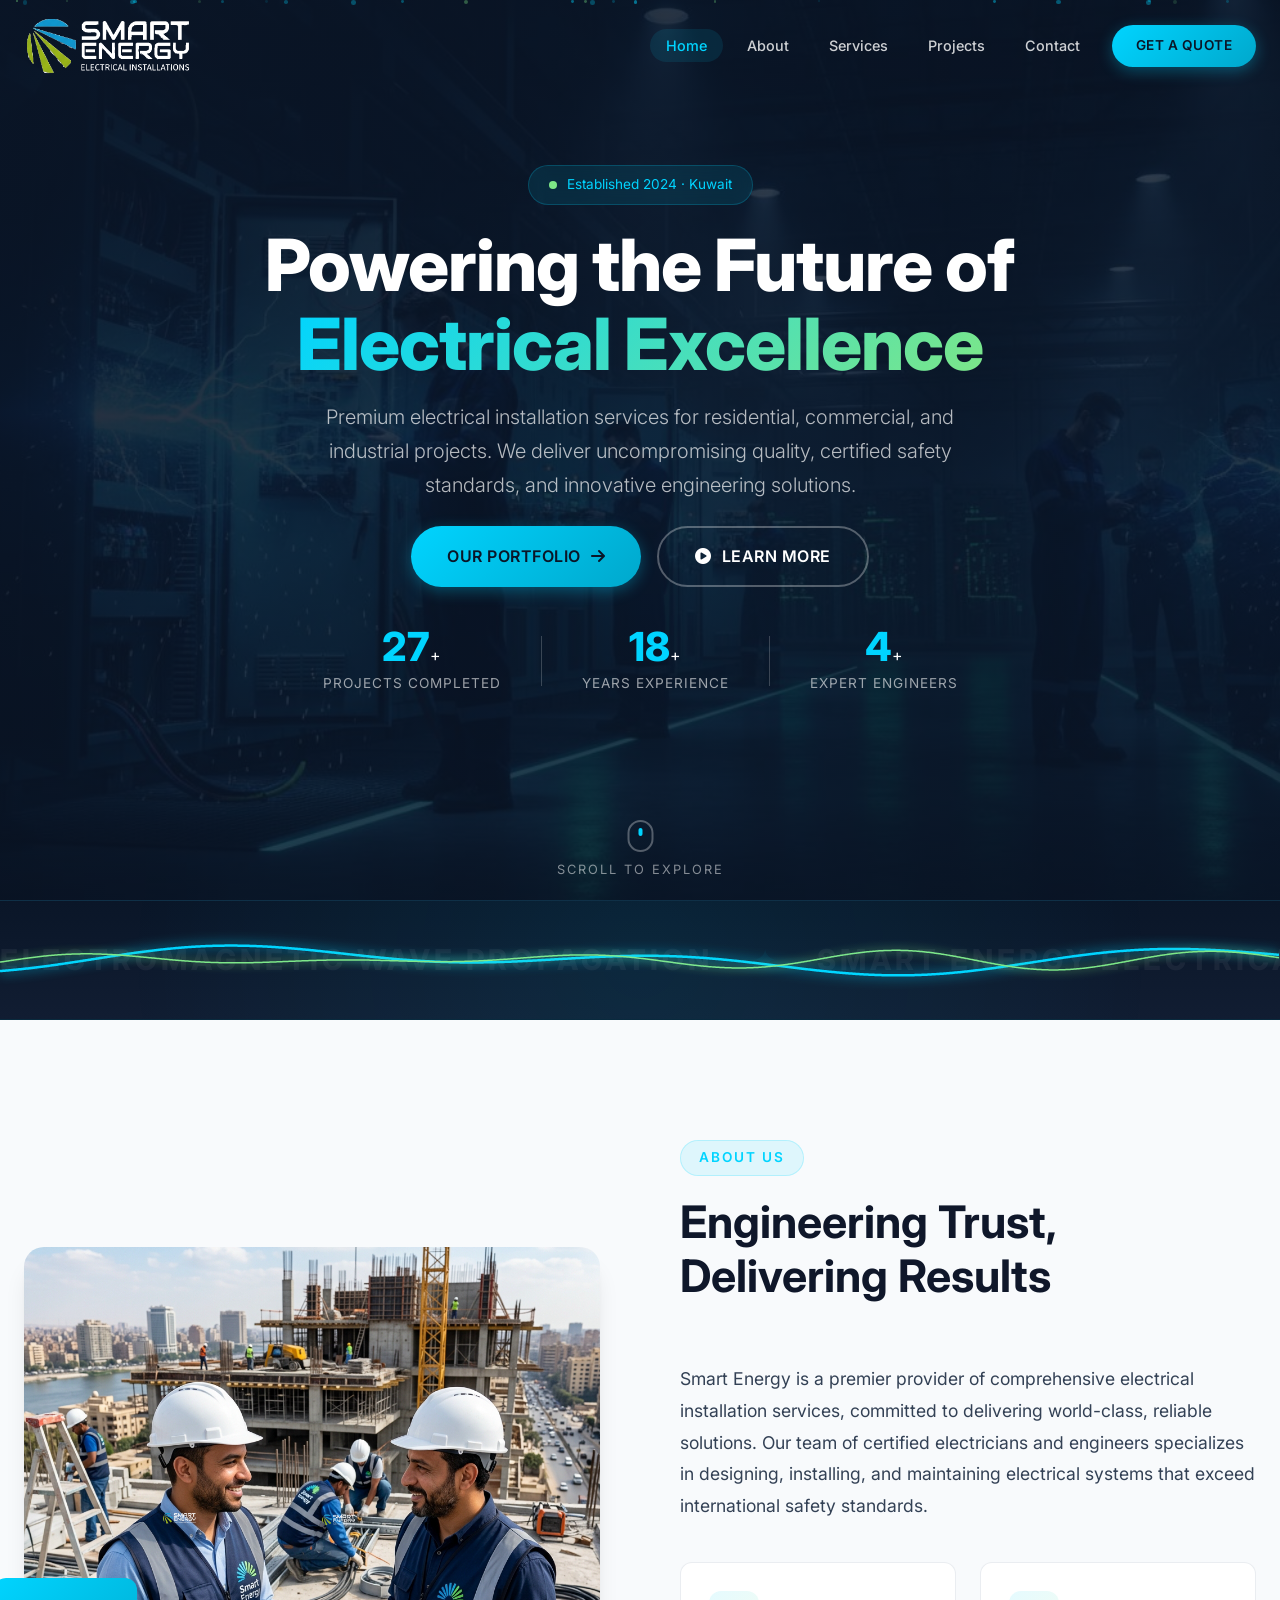
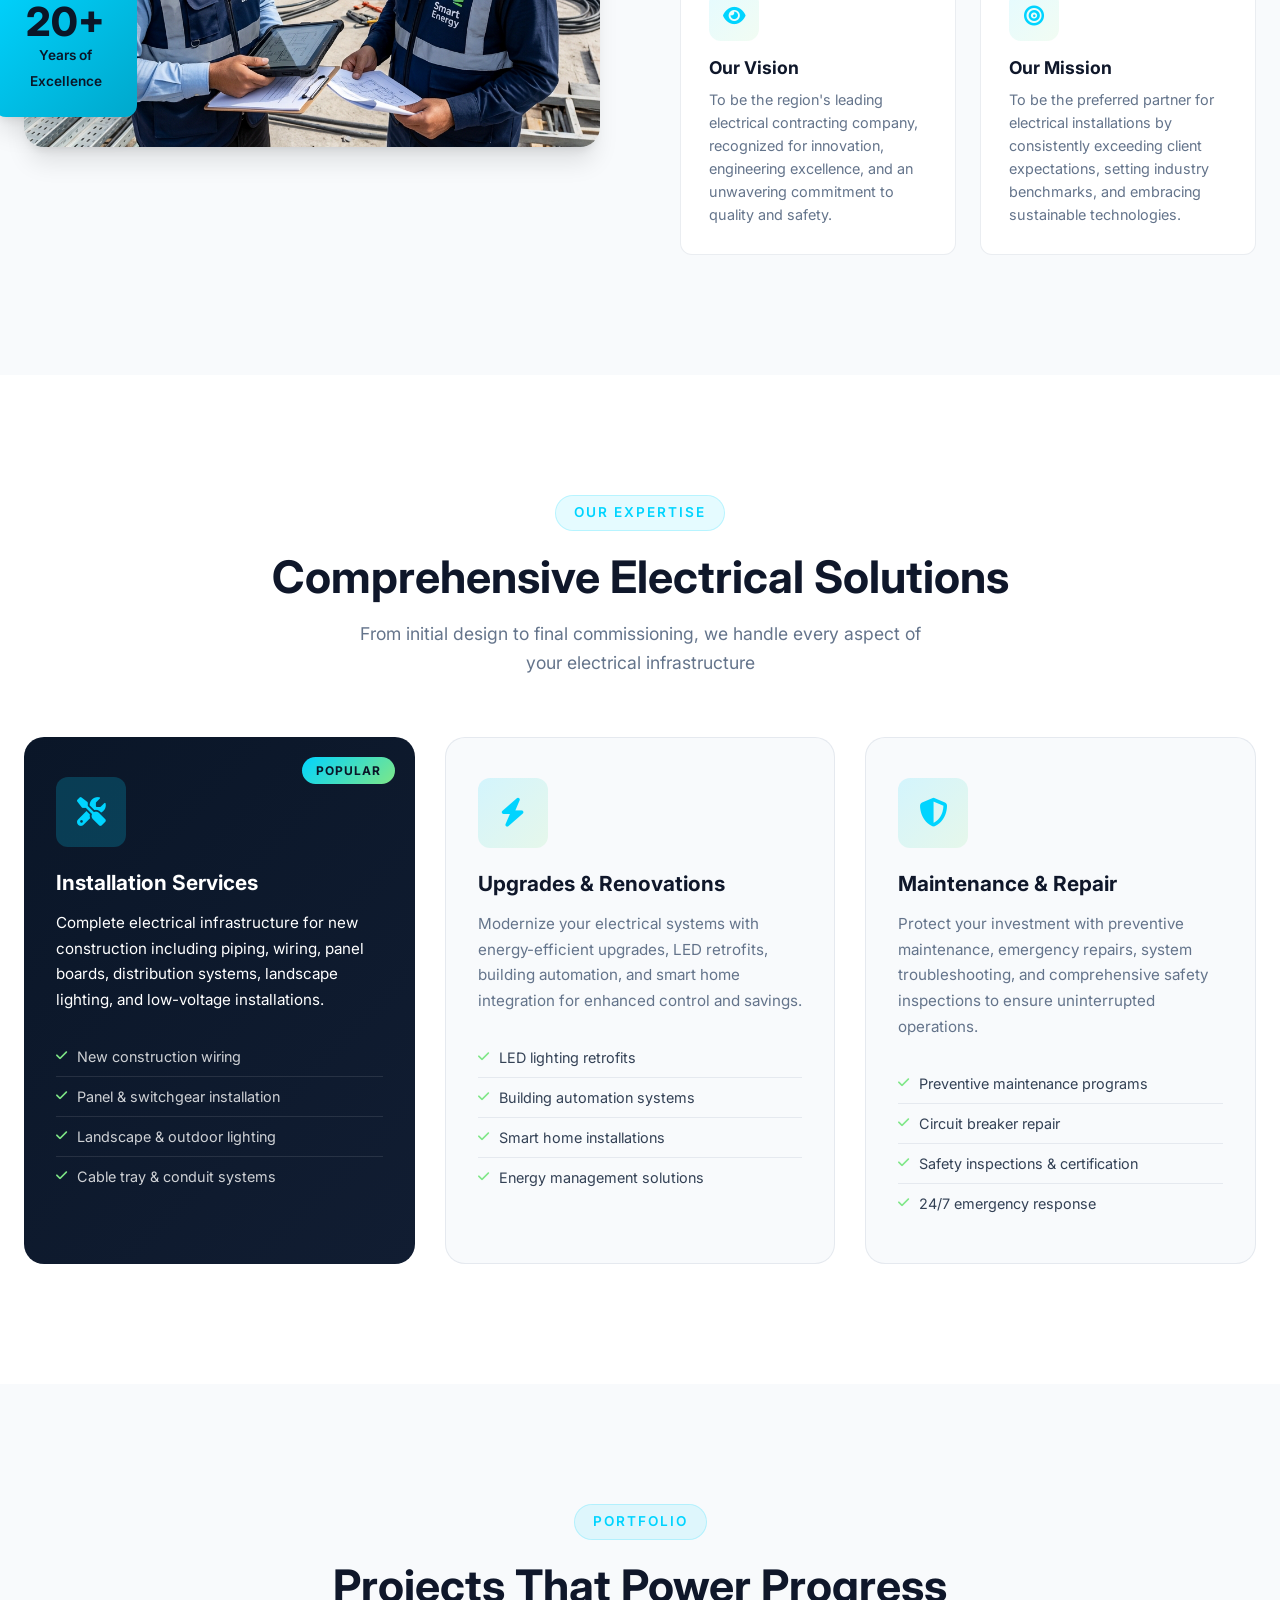
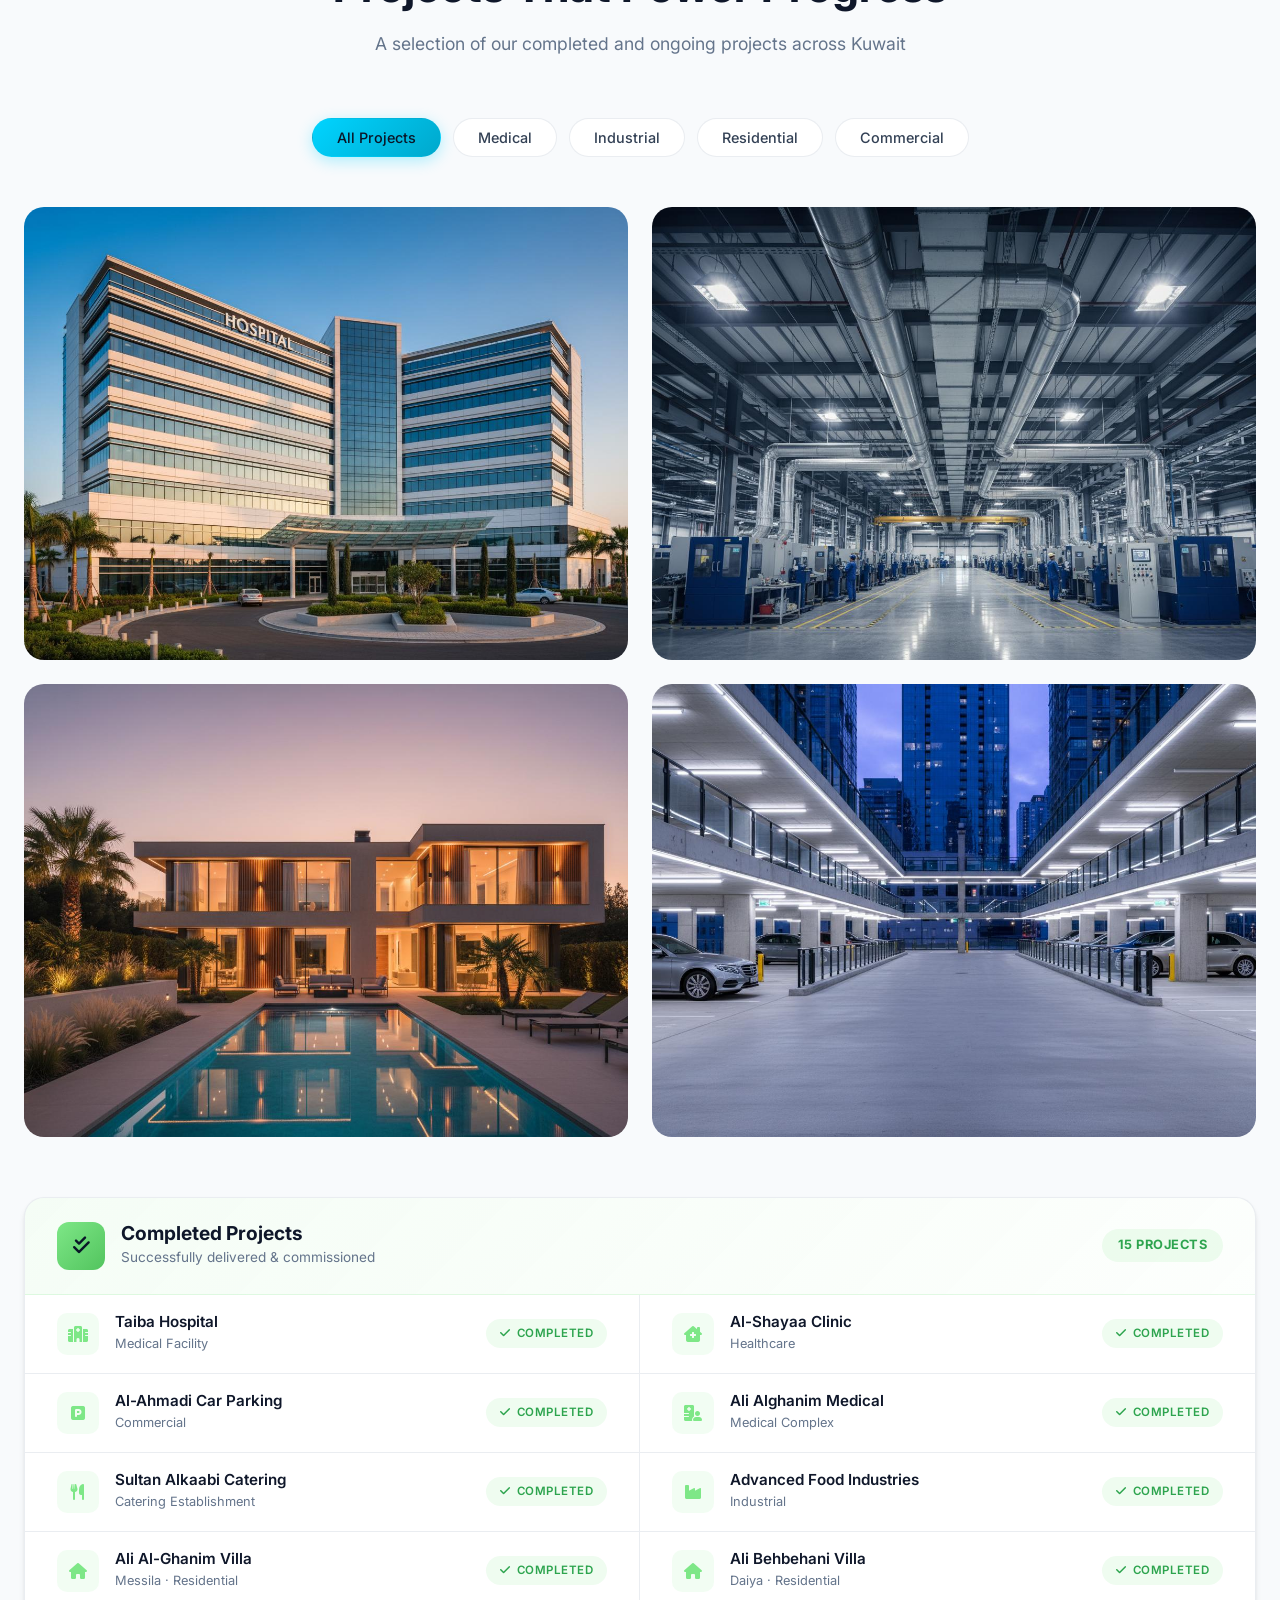
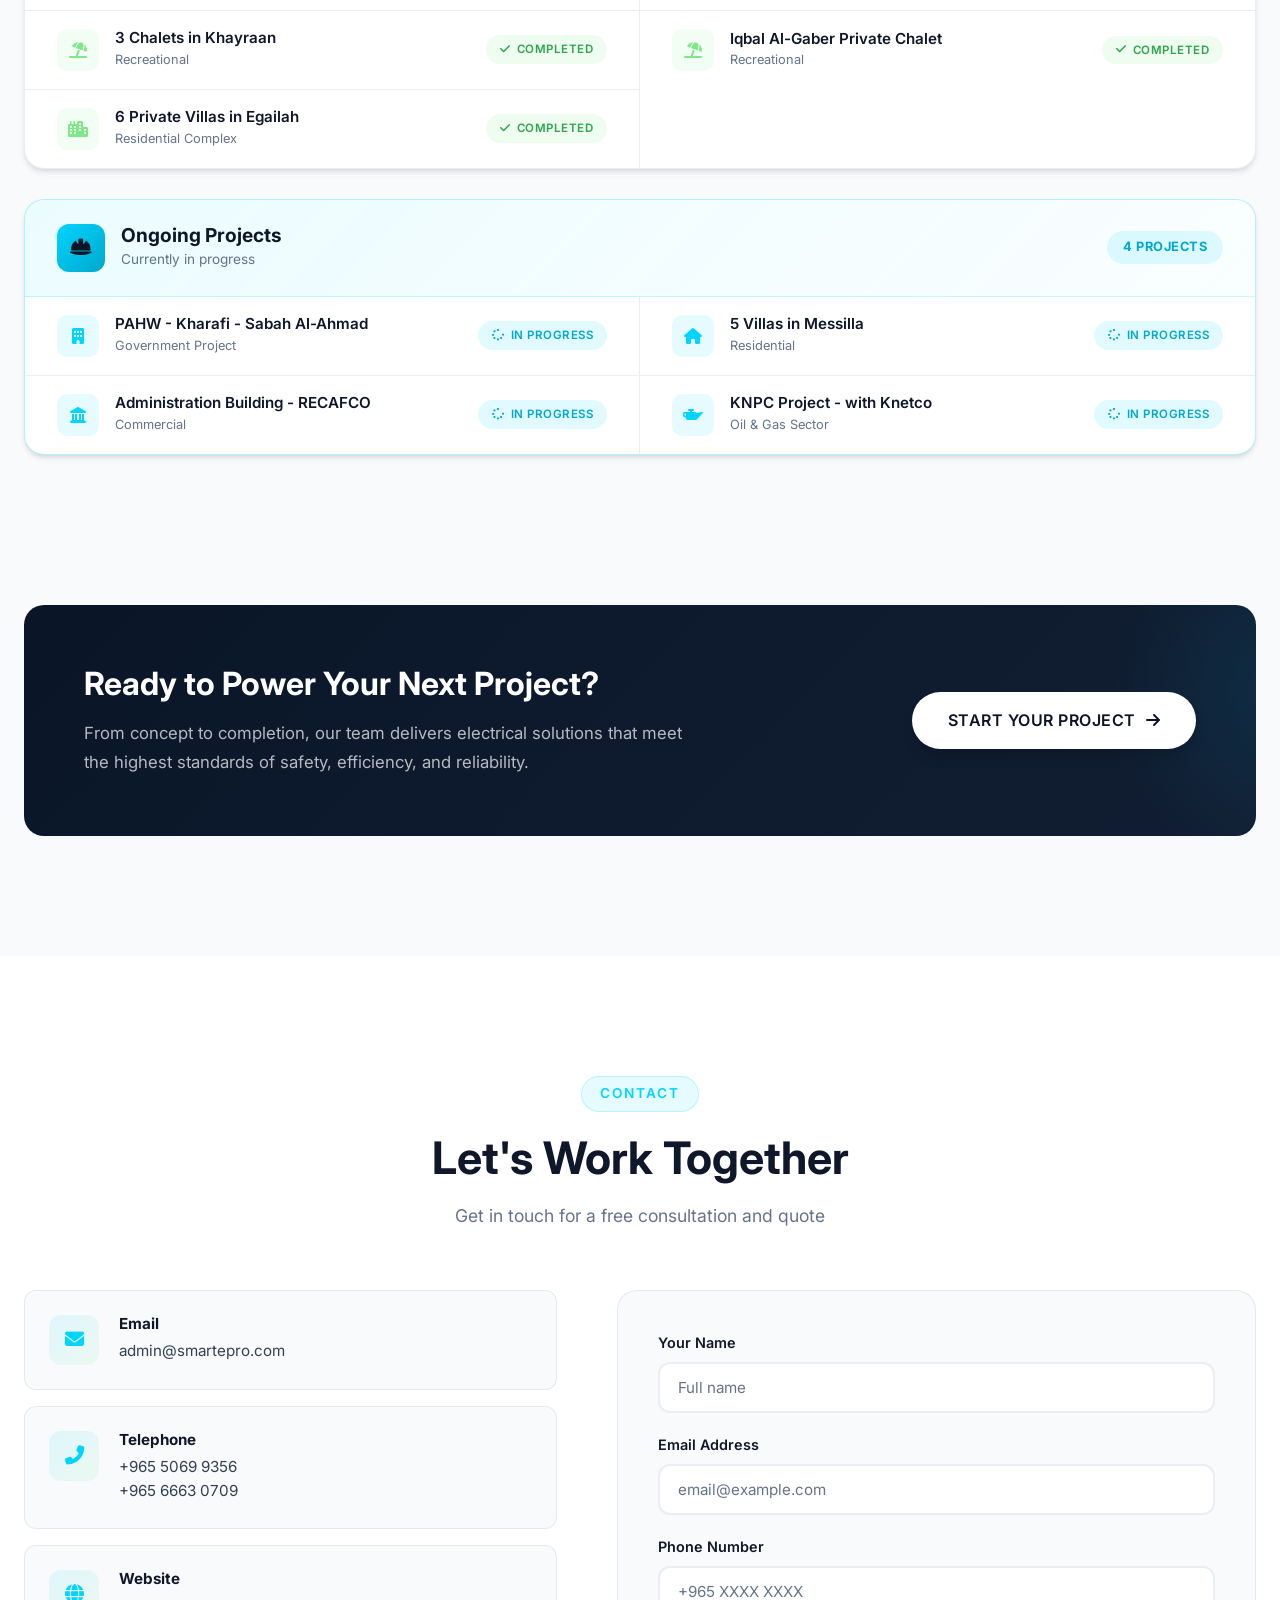
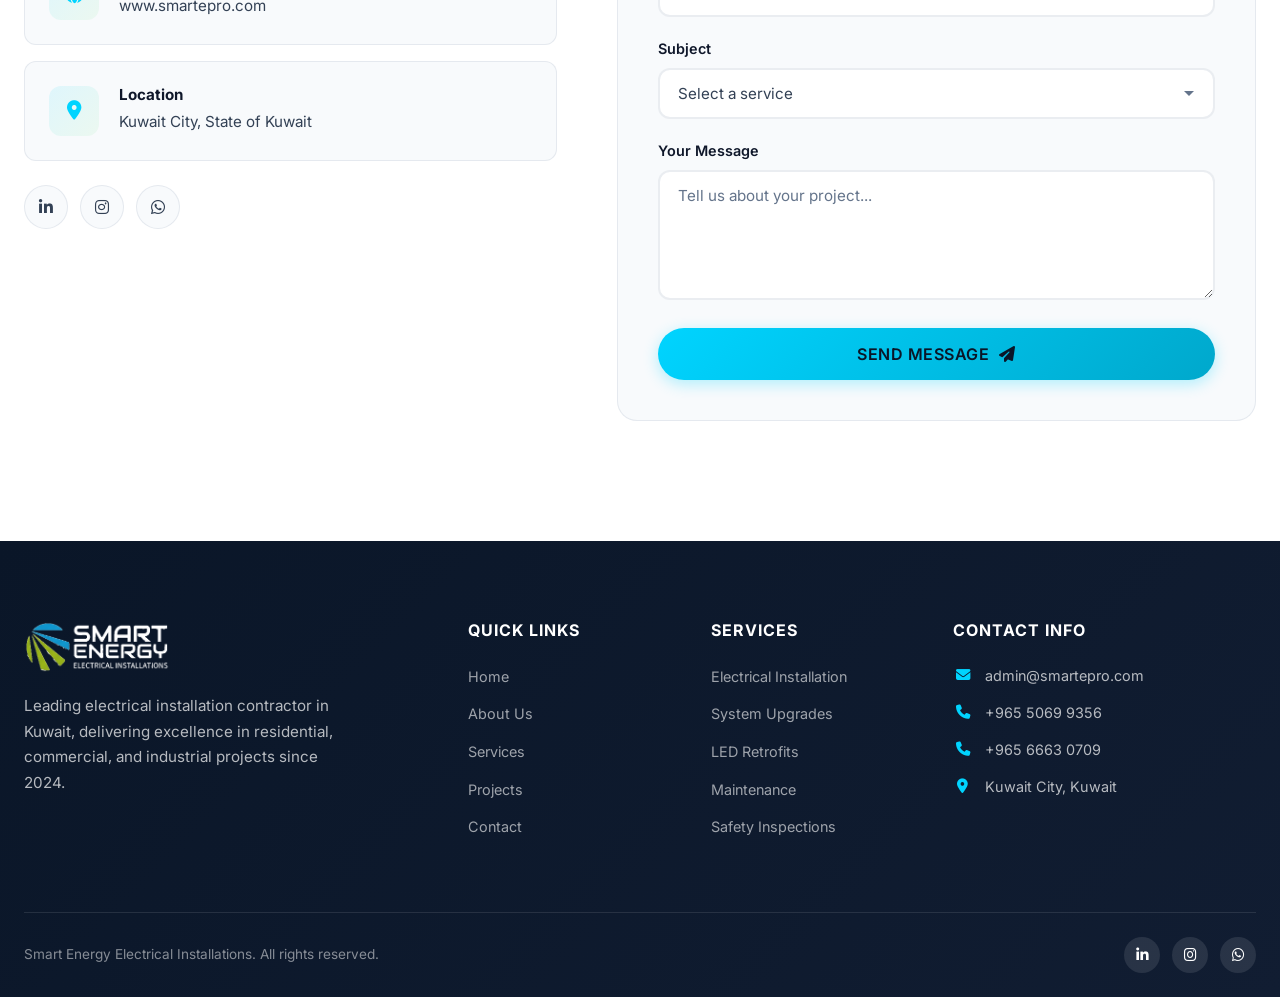
==== commit d10fd494: "Add dynamic animated electromagnetic wave divider bar between hero and about sections" ====
--- a/index.html
+++ b/index.html
@@ -92,6 +92,40 @@
         </div>
     </section>
 
+    <!-- Electromagnetic Wave Divider -->
+    <section class="wave-divider-section">
+        <div class="wave-marquee">
+            <div class="marquee-track">
+                <span class="marquee-item">ELECTROMAGNETIC WAVE PROPAGATION</span>
+                <span class="marquee-divider">✦</span>
+                <span class="marquee-item">SMART ENERGY ELECTRICAL SYSTEMS</span>
+                <span class="marquee-divider">✦</span>
+                <span class="marquee-item">PREMIER ELECTRICAL CONTRACTING</span>
+                <span class="marquee-divider">✦</span>
+                <span class="marquee-item">HIGH VOLTAGE EXCELLENCE</span>
+                <span class="marquee-divider">✦</span>
+                <span class="marquee-item">INNOVATIVE ELECTRICAL INFRASTRUCTURE</span>
+                <span class="marquee-divider">✦</span>
+            </div>
+            <div class="marquee-track" aria-hidden="true">
+                <span class="marquee-item">ELECTROMAGNETIC WAVE PROPAGATION</span>
+                <span class="marquee-divider">✦</span>
+                <span class="marquee-item">SMART ENERGY ELECTRICAL SYSTEMS</span>
+                <span class="marquee-divider">✦</span>
+                <span class="marquee-item">PREMIER ELECTRICAL CONTRACTING</span>
+                <span class="marquee-divider">✦</span>
+                <span class="marquee-item">HIGH VOLTAGE EXCELLENCE</span>
+                <span class="marquee-divider">✦</span>
+                <span class="marquee-item">INNOVATIVE ELECTRICAL INFRASTRUCTURE</span>
+                <span class="marquee-divider">✦</span>
+            </div>
+        </div>
+        <div class="wave-canvas-wrap">
+            <canvas id="waveCanvas"></canvas>
+            <div class="wave-overlay-glow"></div>
+        </div>
+    </section>
+
     <!-- About Section -->
     <section class="about" id="about">
         <div class="container">
--- a/css/style.css
+++ b/css/style.css
@@ -1768,6 +1768,79 @@
     }
 }
 
+/* ========================================
+   ELECTROMAGNETIC WAVE DIVIDER
+   ======================================== */
+.wave-divider-section {
+    position: relative;
+    width: 100%;
+    height: 120px;
+    background: linear-gradient(180deg, var(--dark) 0%, var(--dark-light) 100%);
+    overflow: hidden;
+    border-top: 1px solid rgba(0, 212, 255, 0.1);
+    border-bottom: 1px solid rgba(0, 212, 255, 0.1);
+    z-index: 10;
+}
+
+.wave-marquee {
+    position: absolute;
+    top: 50%;
+    transform: translateY(-50%);
+    left: 0;
+    width: 100%;
+    display: flex;
+    overflow: hidden;
+    user-select: none;
+    z-index: 1;
+    opacity: 0.05;
+}
+
+.marquee-track {
+    display: flex;
+    white-space: nowrap;
+    gap: 40px;
+    min-width: 100%;
+    animation: scrollMarquee 40s linear infinite;
+}
+
+.marquee-item {
+    font-family: var(--font-main);
+    font-size: 1.8rem;
+    font-weight: 800;
+    color: var(--white);
+    letter-spacing: 4px;
+}
+
+.marquee-divider {
+    color: var(--primary);
+    font-size: 1.8rem;
+}
+
+@keyframes scrollMarquee {
+    0% { transform: translateX(0); }
+    100% { transform: translateX(-50%); }
+}
+
+.wave-canvas-wrap {
+    position: absolute;
+    inset: 0;
+    z-index: 2;
+    pointer-events: none;
+}
+
+#waveCanvas {
+    width: 100%;
+    height: 100%;
+    display: block;
+}
+
+.wave-overlay-glow {
+    position: absolute;
+    inset: 0;
+    background: radial-gradient(circle at 50% 50%, rgba(0, 212, 255, 0.08) 0%, transparent 80%);
+    mix-blend-mode: screen;
+}
+
 /* Reduced Motion */
 @media (prefers-reduced-motion: reduce) {
     *,
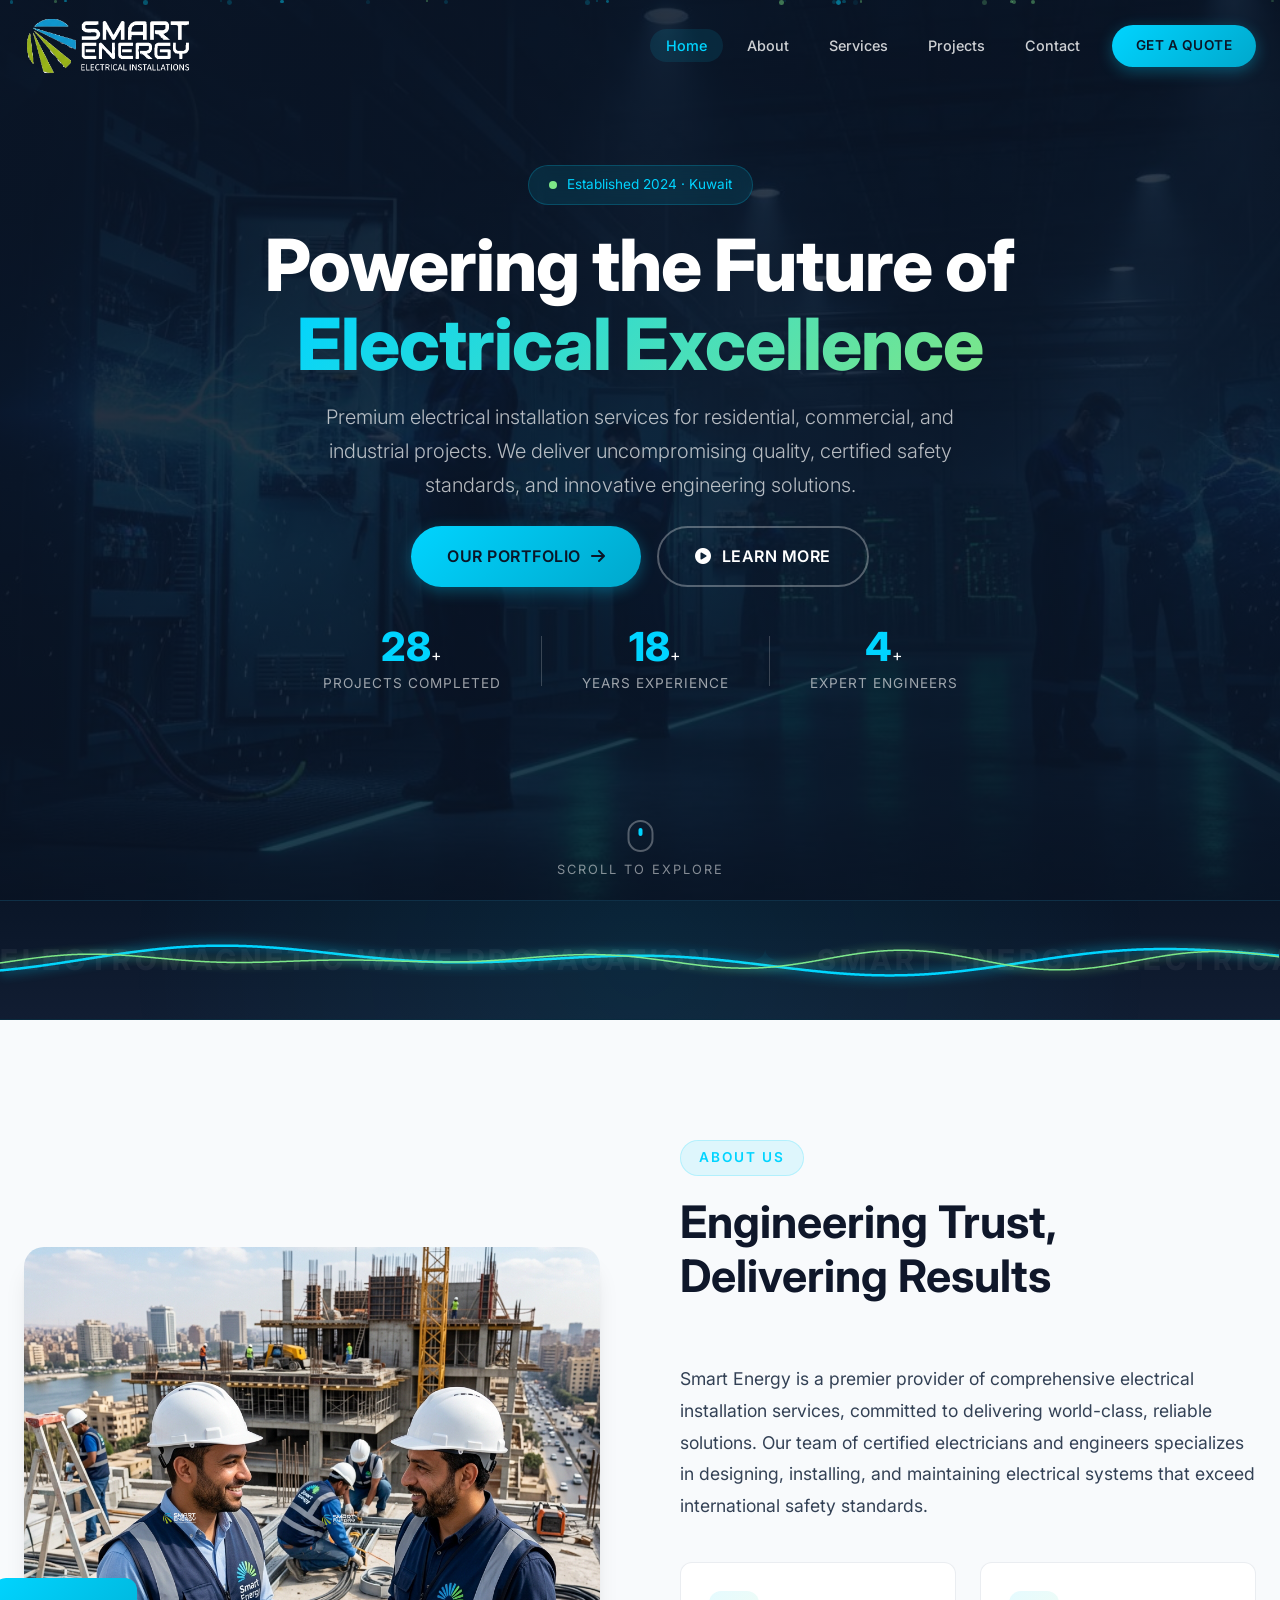
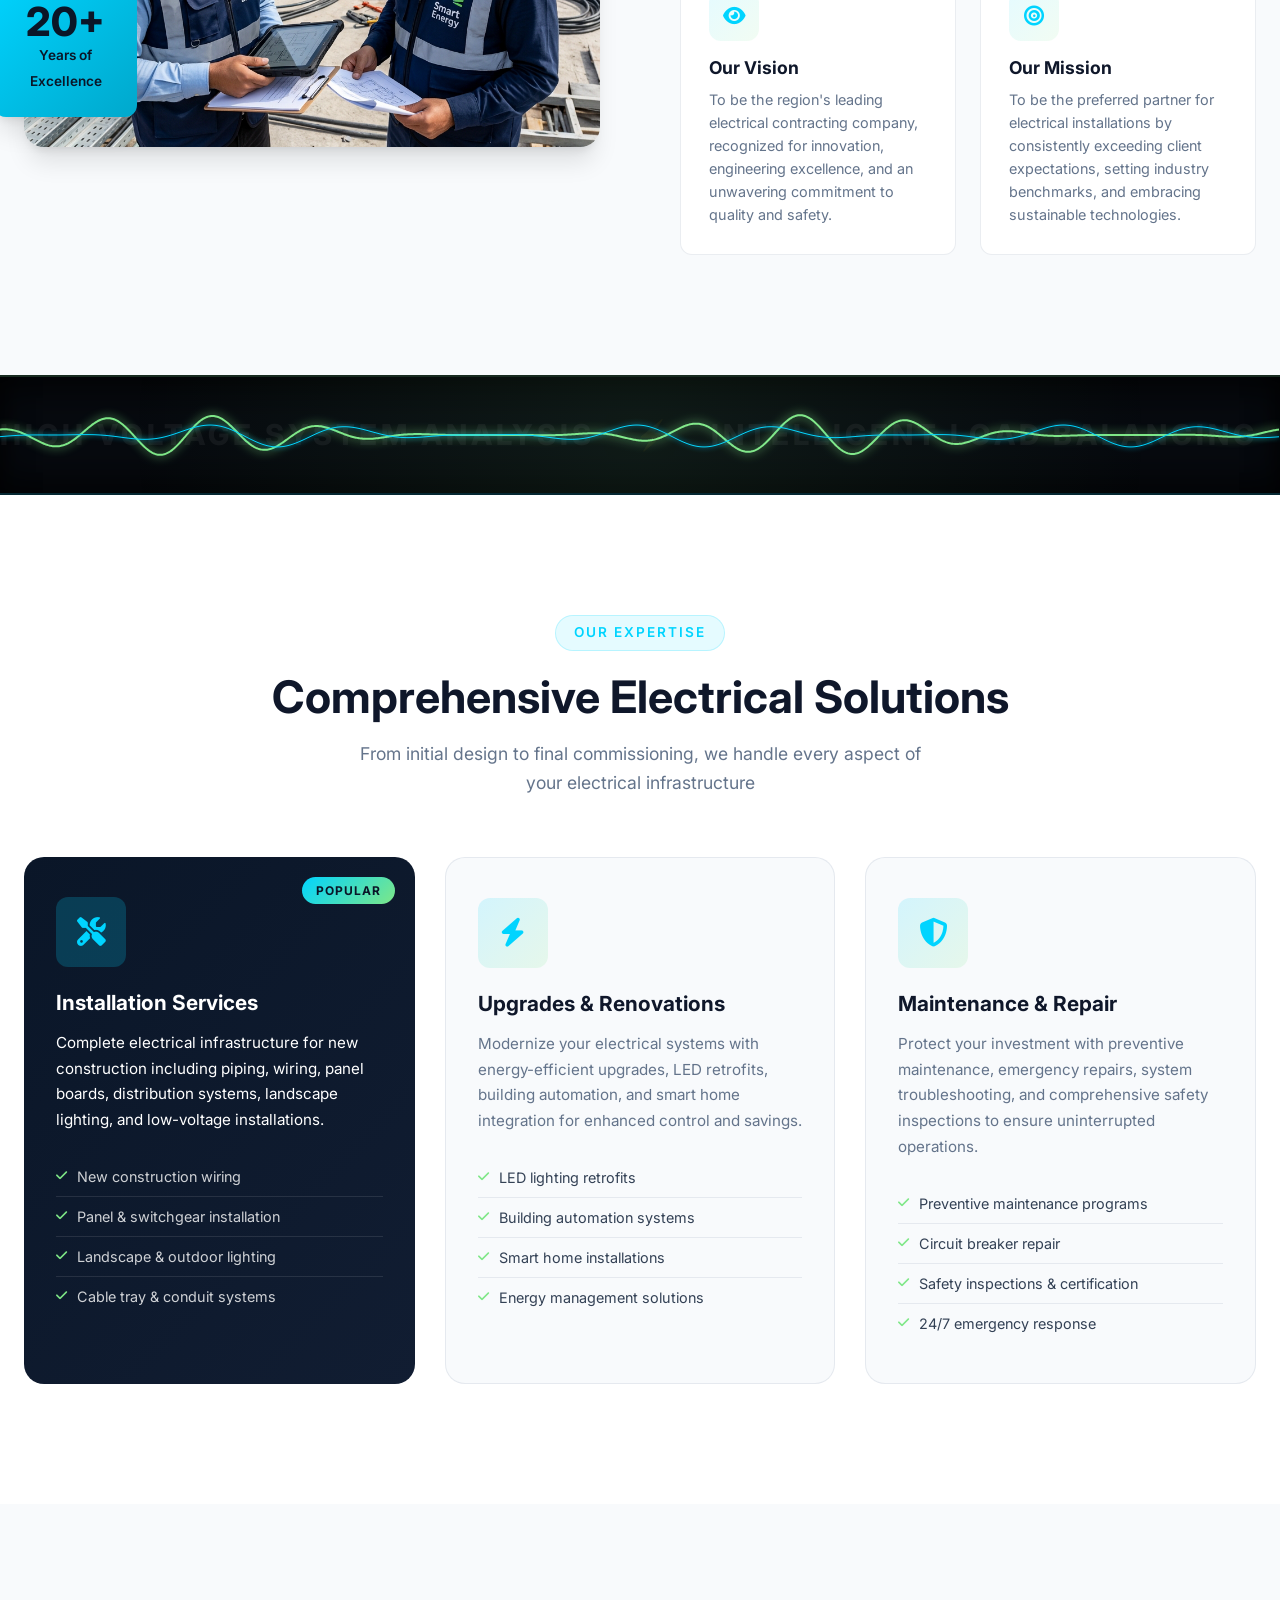
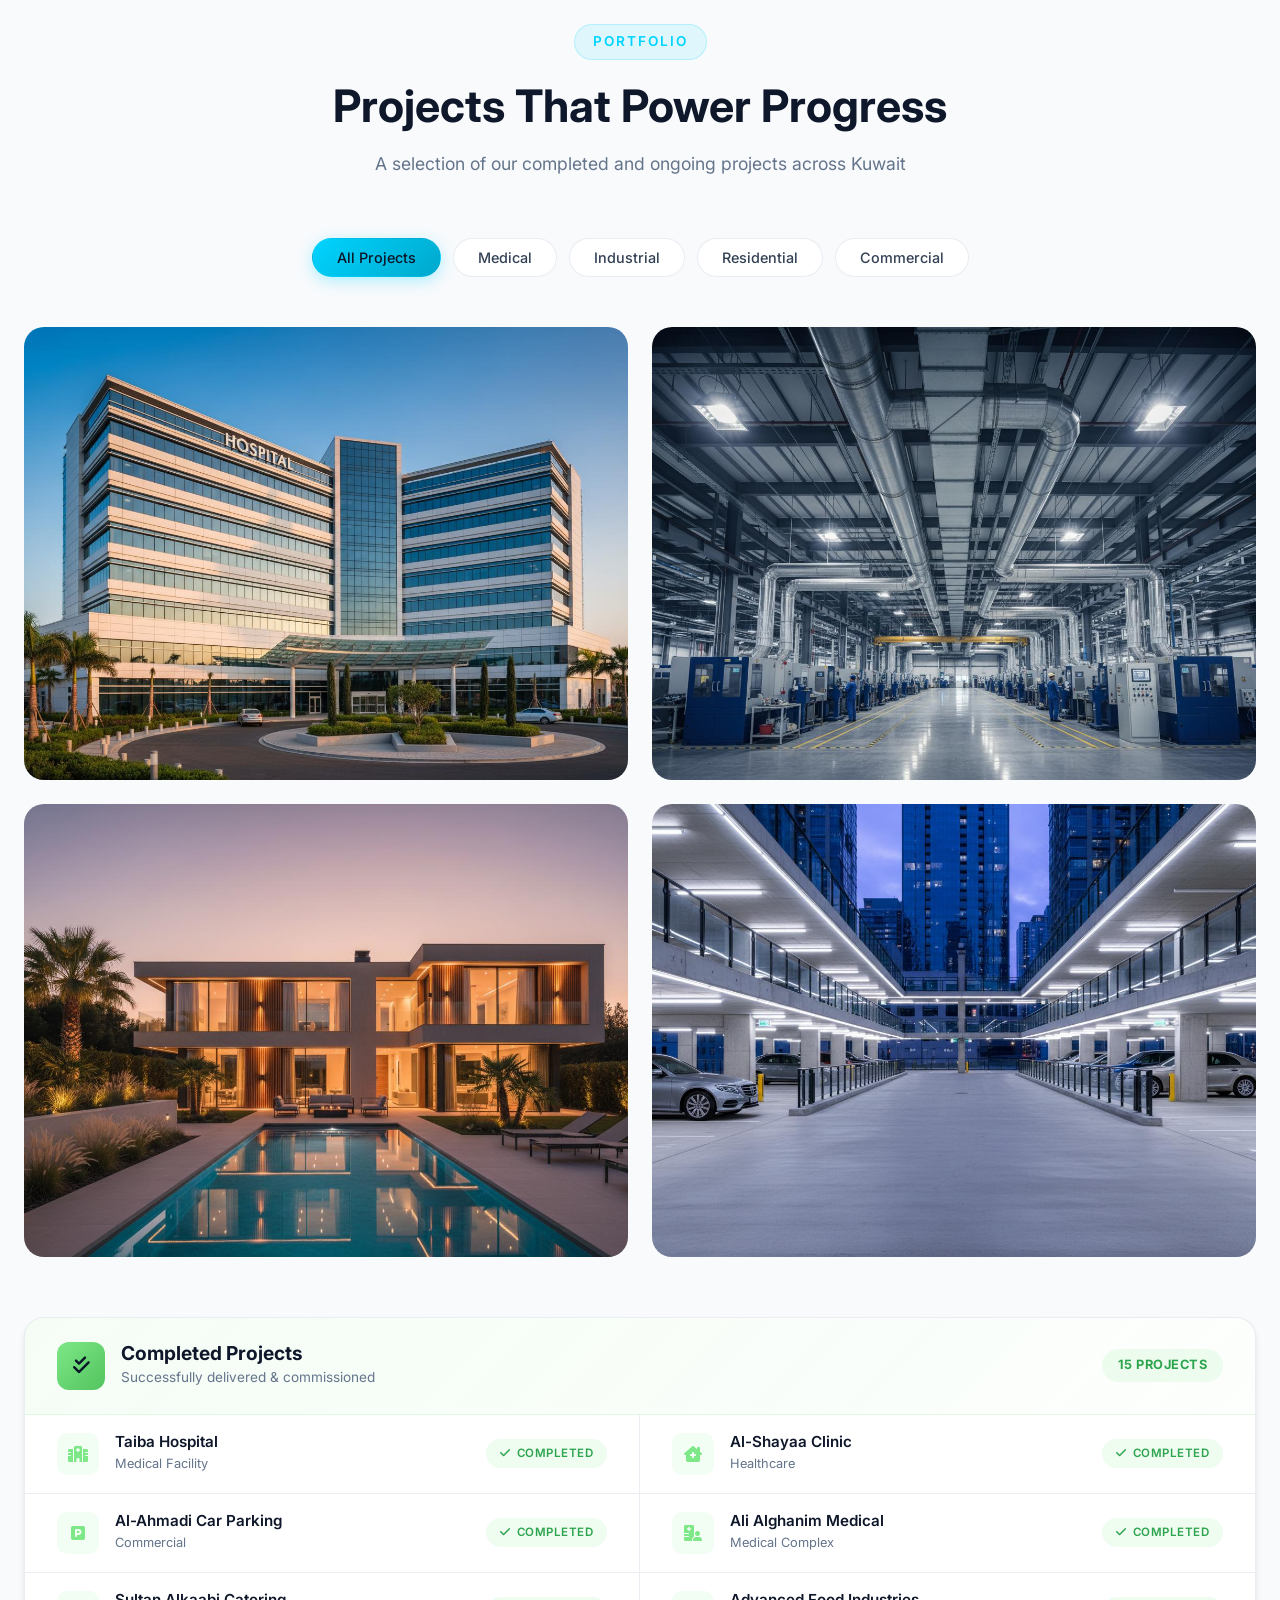
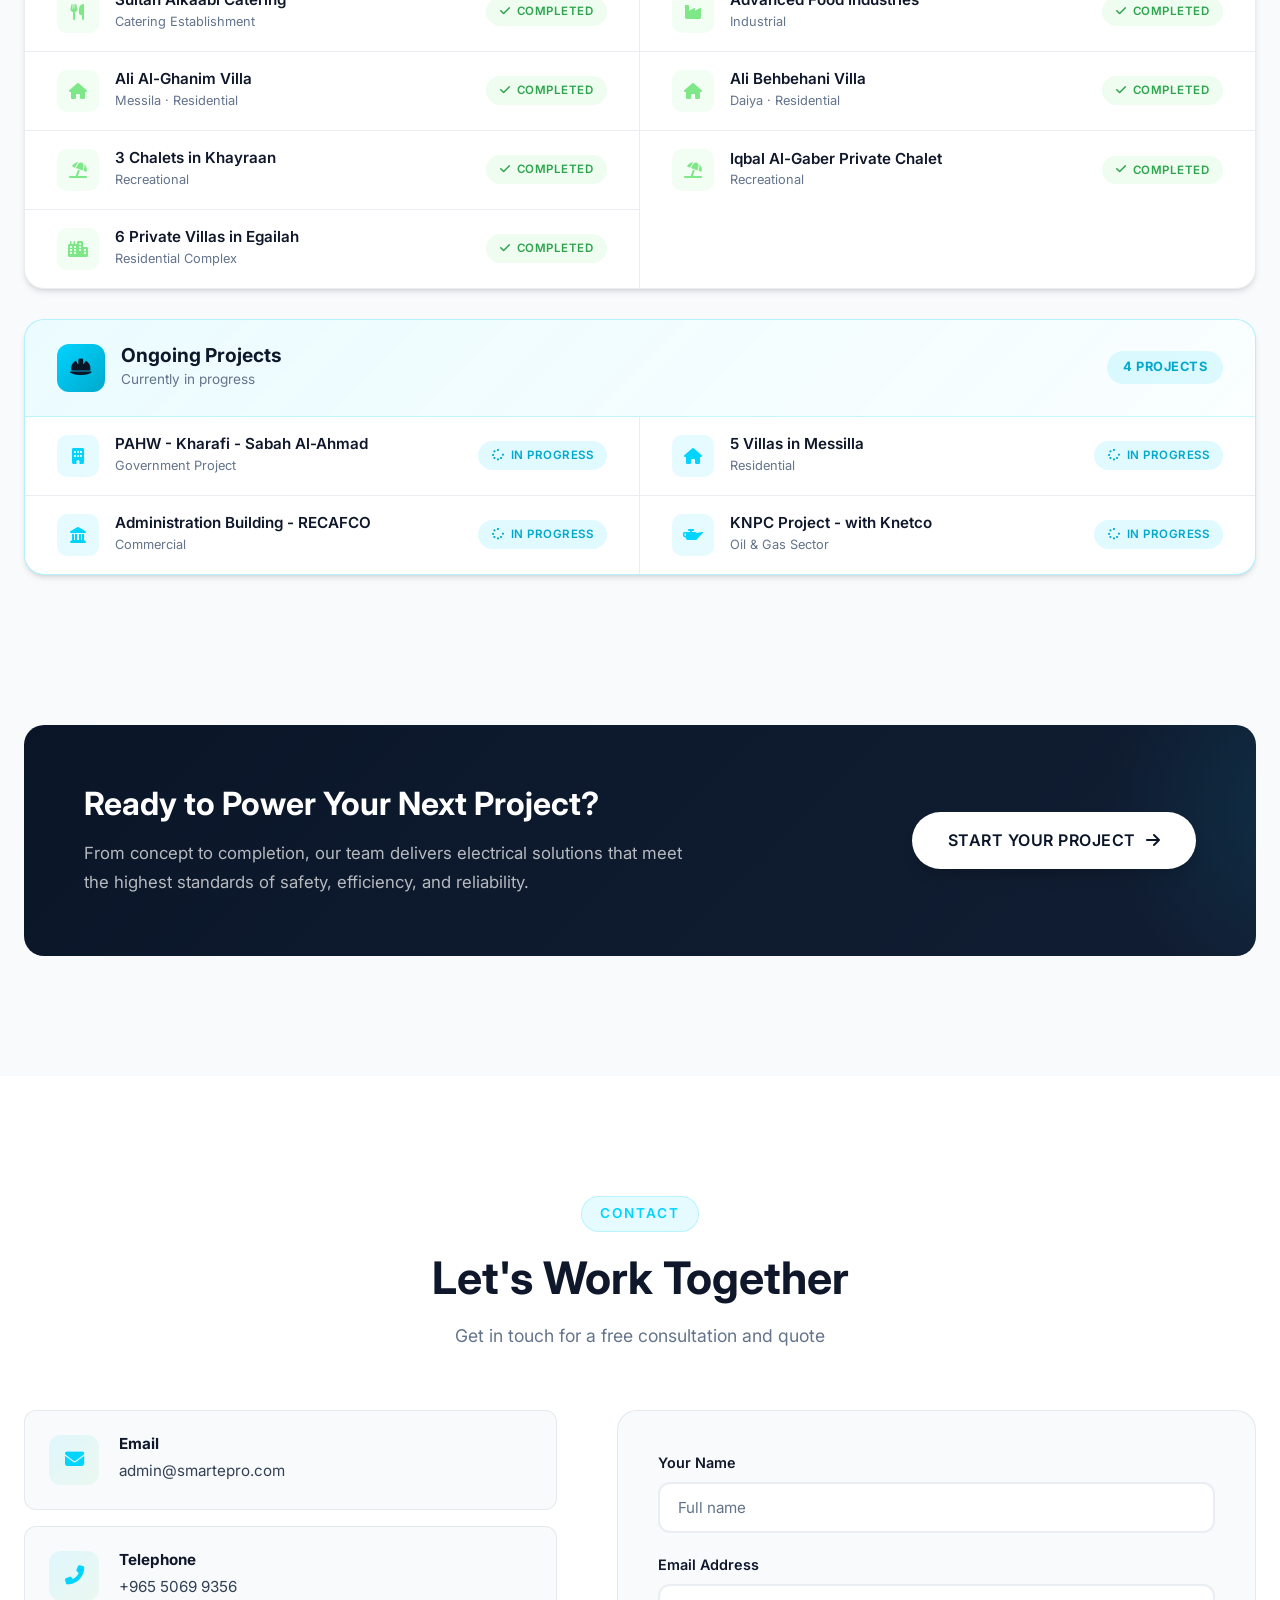
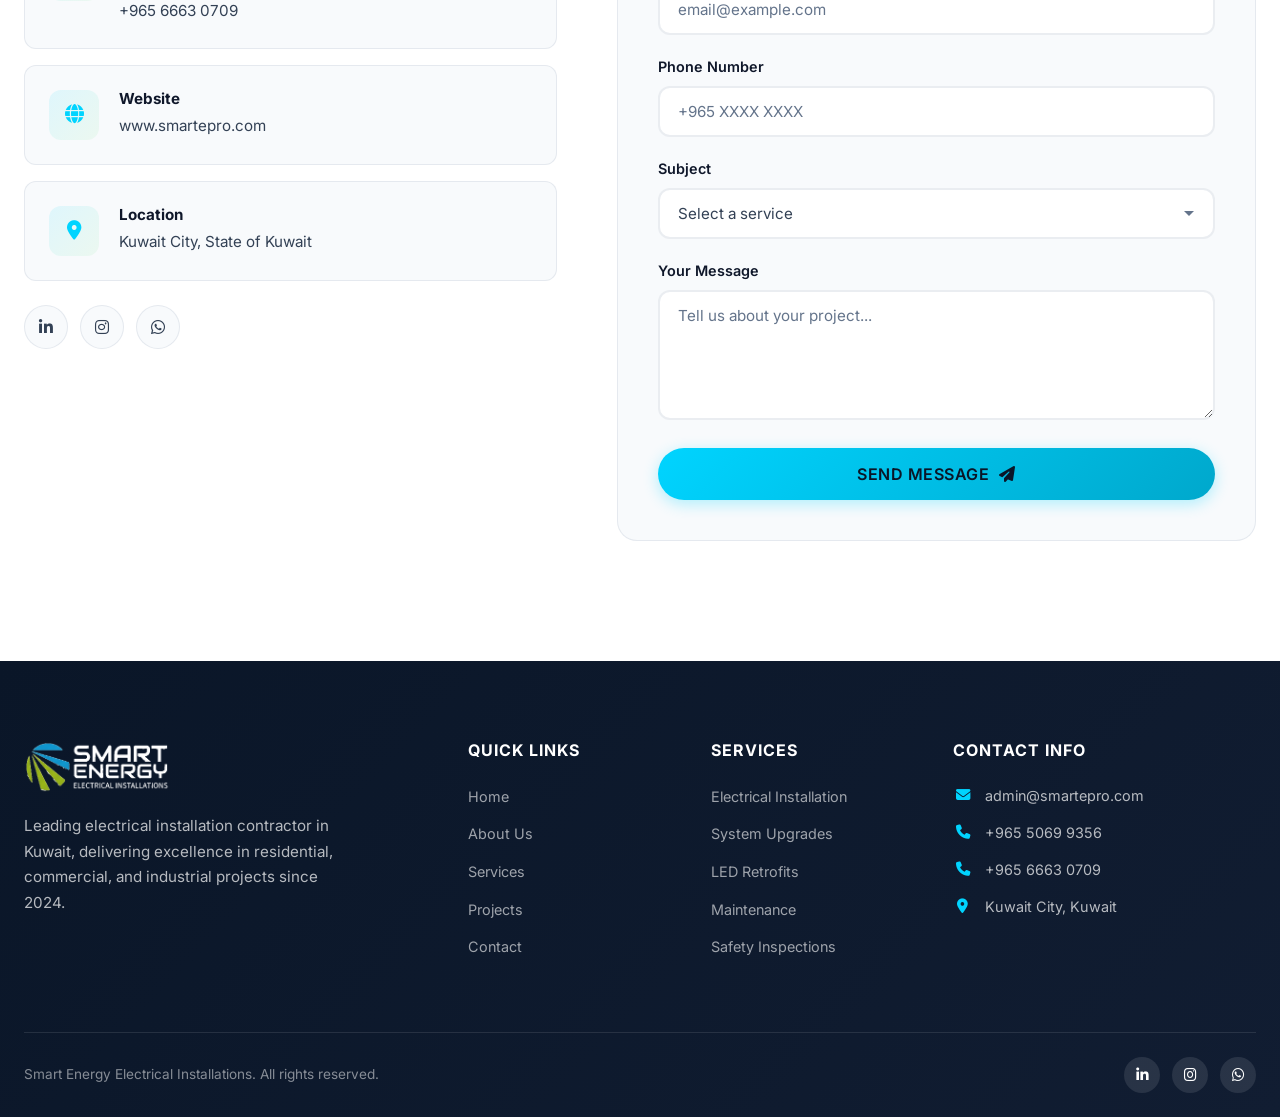
==== commit 426d6cf3: "Add second neutral electromagnetic wave divider bar between about and services sections" ====
--- a/index.html
+++ b/index.html
@@ -173,6 +173,36 @@
         </div>
     </section>
 
+    <!-- Electromagnetic Wave Divider 2 (Neutral) -->
+    <section class="wave-divider-section wave-divider-neutral">
+        <div class="wave-marquee">
+            <div class="marquee-track">
+                <span class="marquee-item">HIGH VOLTAGE SYSTEM ANALYSIS</span>
+                <span class="marquee-divider">⚡</span>
+                <span class="marquee-item">INTELLIGENT LOAD BALANCING</span>
+                <span class="marquee-divider">⚡</span>
+                <span class="marquee-item">RELIABLE POWER COMMISSIONING</span>
+                <span class="marquee-divider">⚡</span>
+                <span class="marquee-item">TELEMETRY MONITORING ACTIVE</span>
+                <span class="marquee-divider">⚡</span>
+            </div>
+            <div class="marquee-track" aria-hidden="true">
+                <span class="marquee-item">HIGH VOLTAGE SYSTEM ANALYSIS</span>
+                <span class="marquee-divider">⚡</span>
+                <span class="marquee-item">INTELLIGENT LOAD BALANCING</span>
+                <span class="marquee-divider">⚡</span>
+                <span class="marquee-item">RELIABLE POWER COMMISSIONING</span>
+                <span class="marquee-divider">⚡</span>
+                <span class="marquee-item">TELEMETRY MONITORING ACTIVE</span>
+                <span class="marquee-divider">⚡</span>
+            </div>
+        </div>
+        <div class="wave-canvas-wrap">
+            <canvas id="waveCanvas2"></canvas>
+            <div class="wave-overlay-glow-neutral"></div>
+        </div>
+    </section>
+
     <!-- Services Section -->
     <section class="services" id="services">
         <div class="container">
--- a/css/style.css
+++ b/css/style.css
@@ -1841,6 +1841,20 @@
     mix-blend-mode: screen;
 }
 
+.wave-divider-neutral {
+    background: #06090e;
+    border-top: 2px solid rgba(126, 231, 135, 0.15);
+    border-bottom: 2px solid rgba(0, 212, 255, 0.15);
+    box-shadow: inset 0 15px 30px rgba(0, 0, 0, 0.6), inset 0 -15px 30px rgba(0, 0, 0, 0.6);
+}
+
+.wave-overlay-glow-neutral {
+    position: absolute;
+    inset: 0;
+    background: radial-gradient(circle at 50% 50%, rgba(126, 231, 135, 0.08) 0%, transparent 80%);
+    mix-blend-mode: screen;
+}
+
 /* Reduced Motion */
 @media (prefers-reduced-motion: reduce) {
     *,
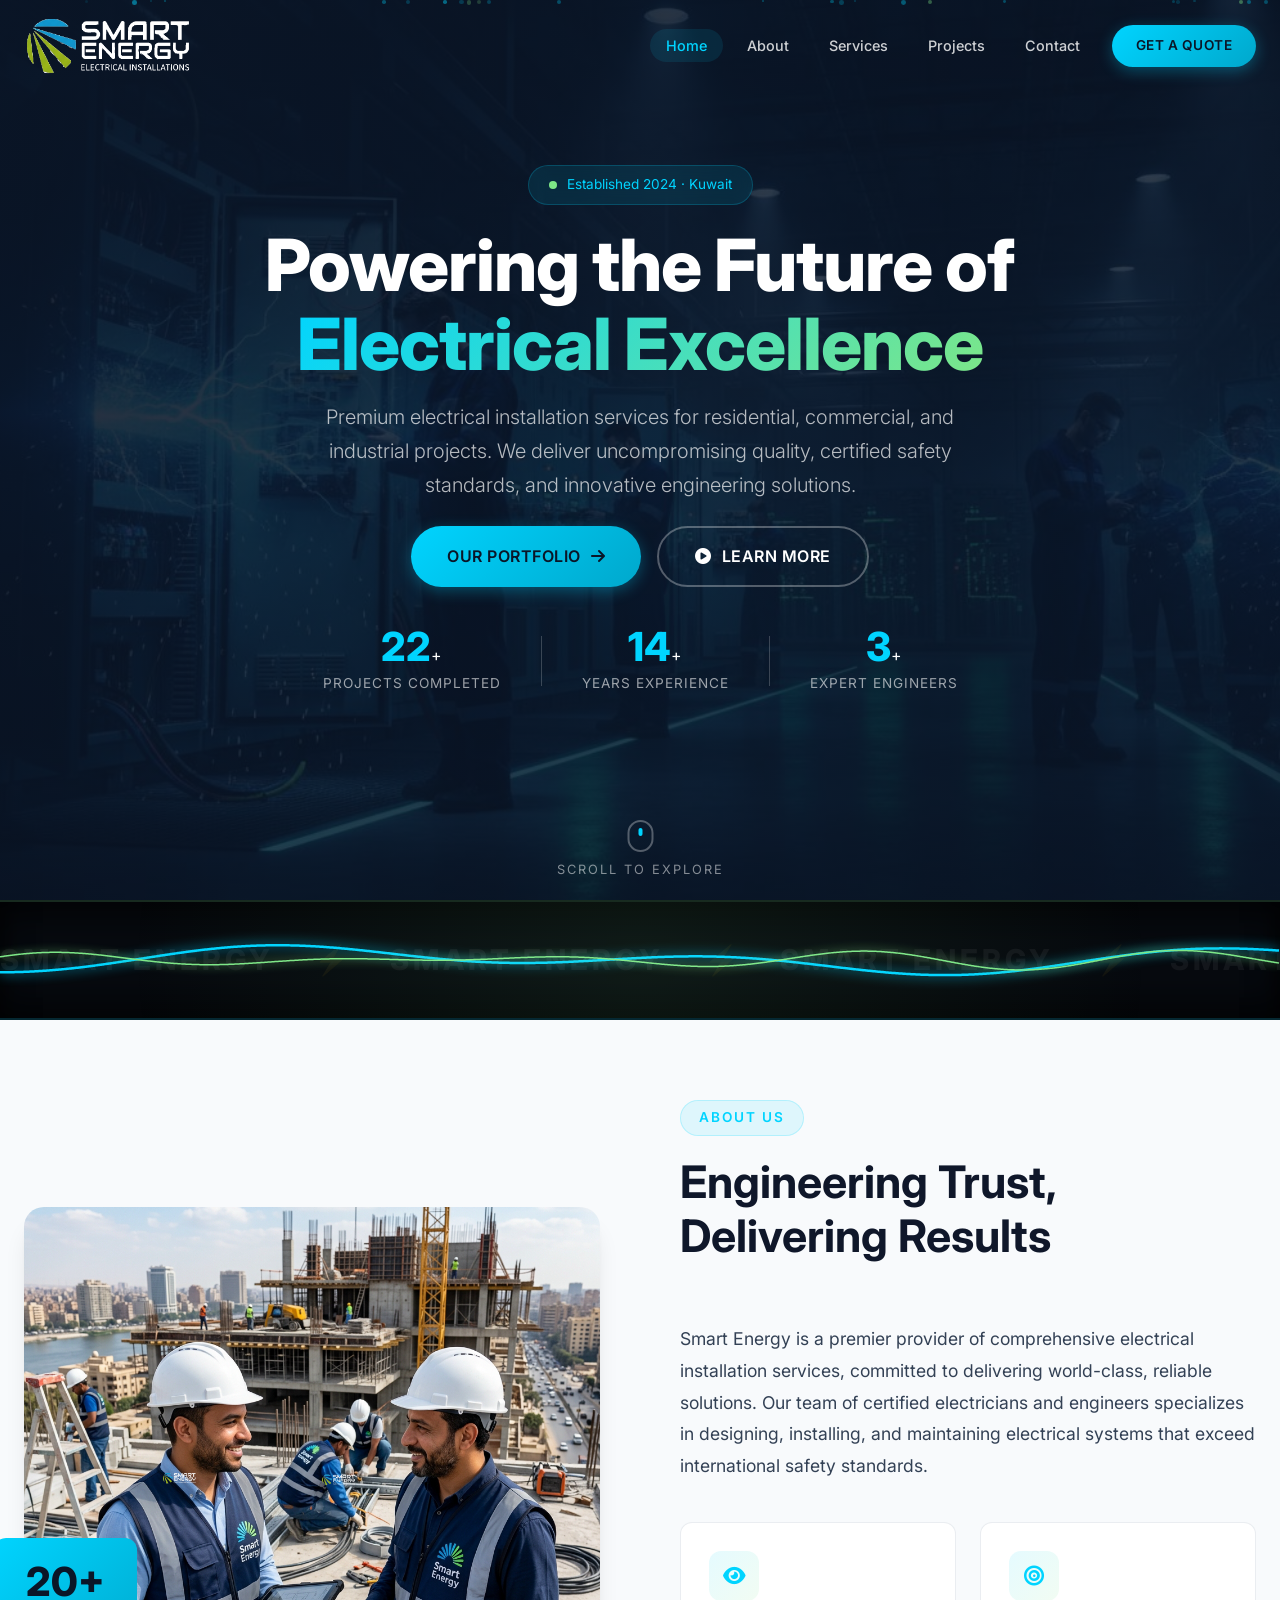
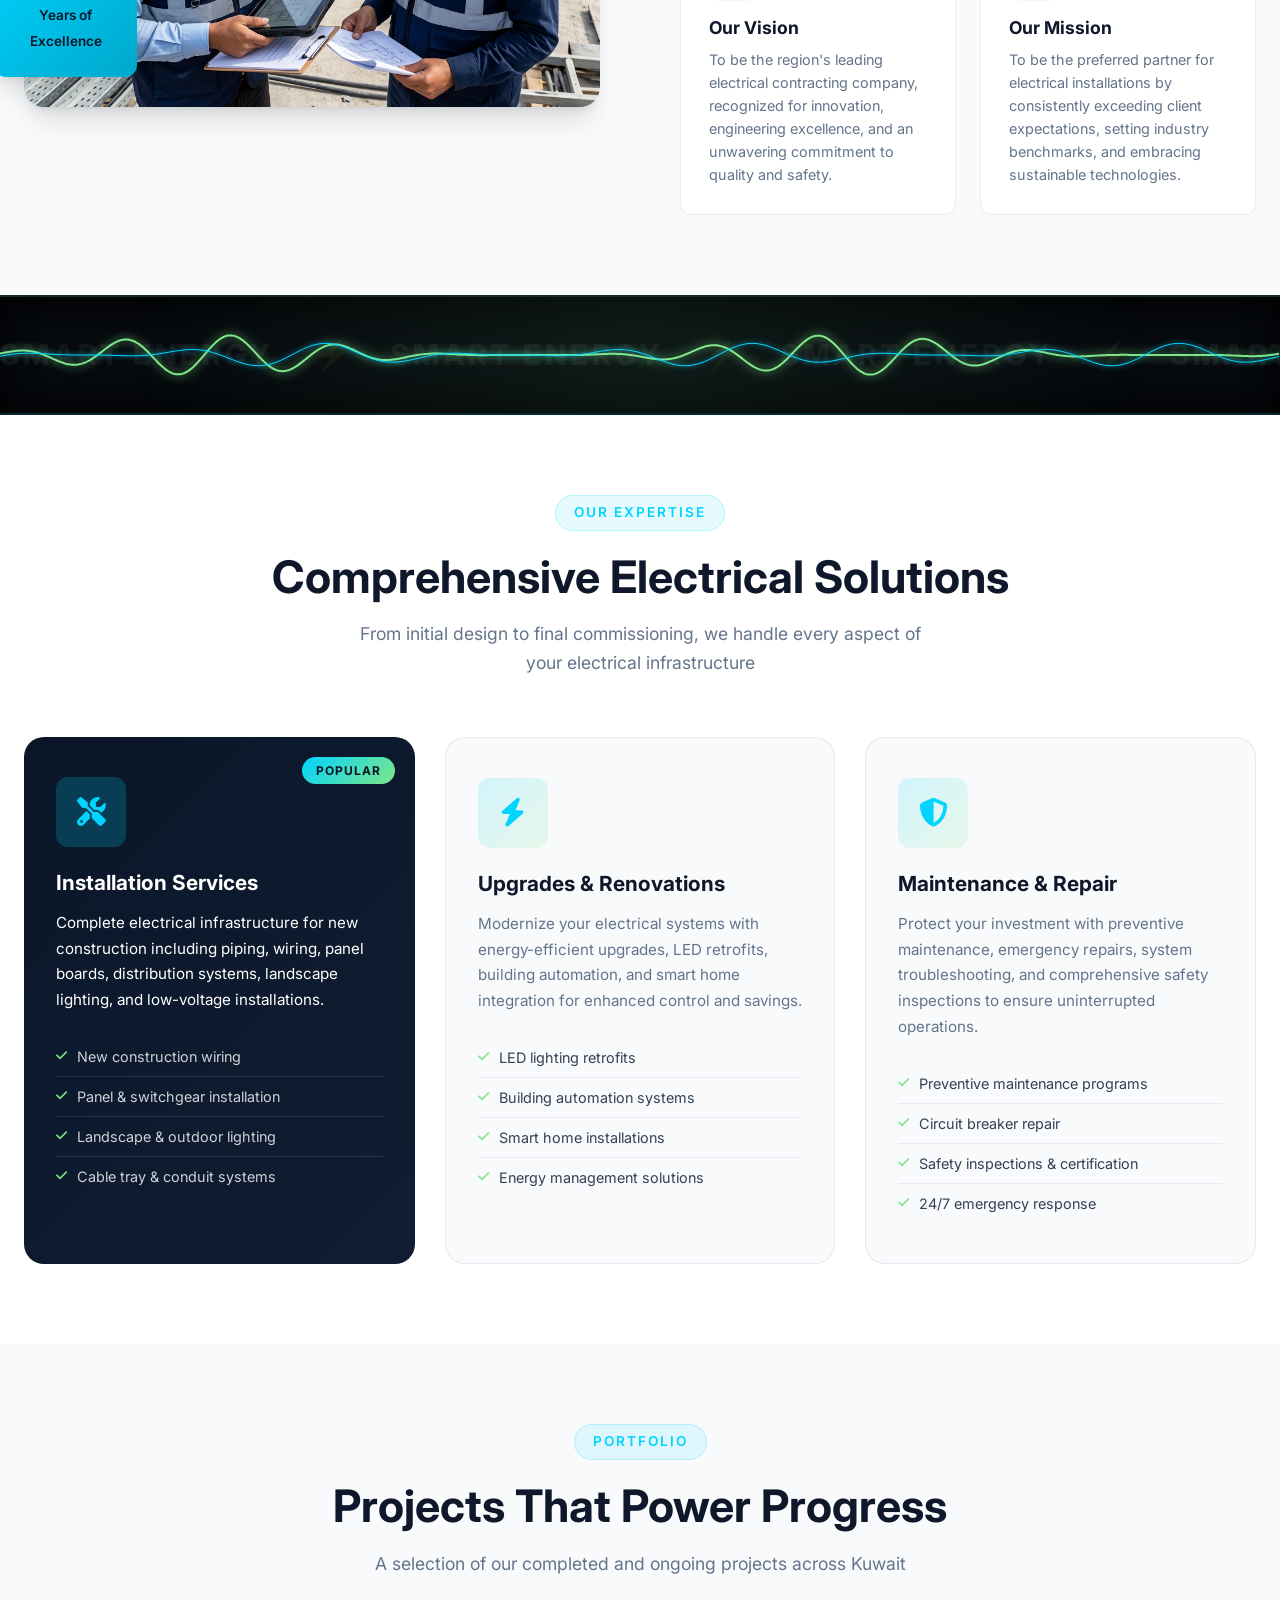
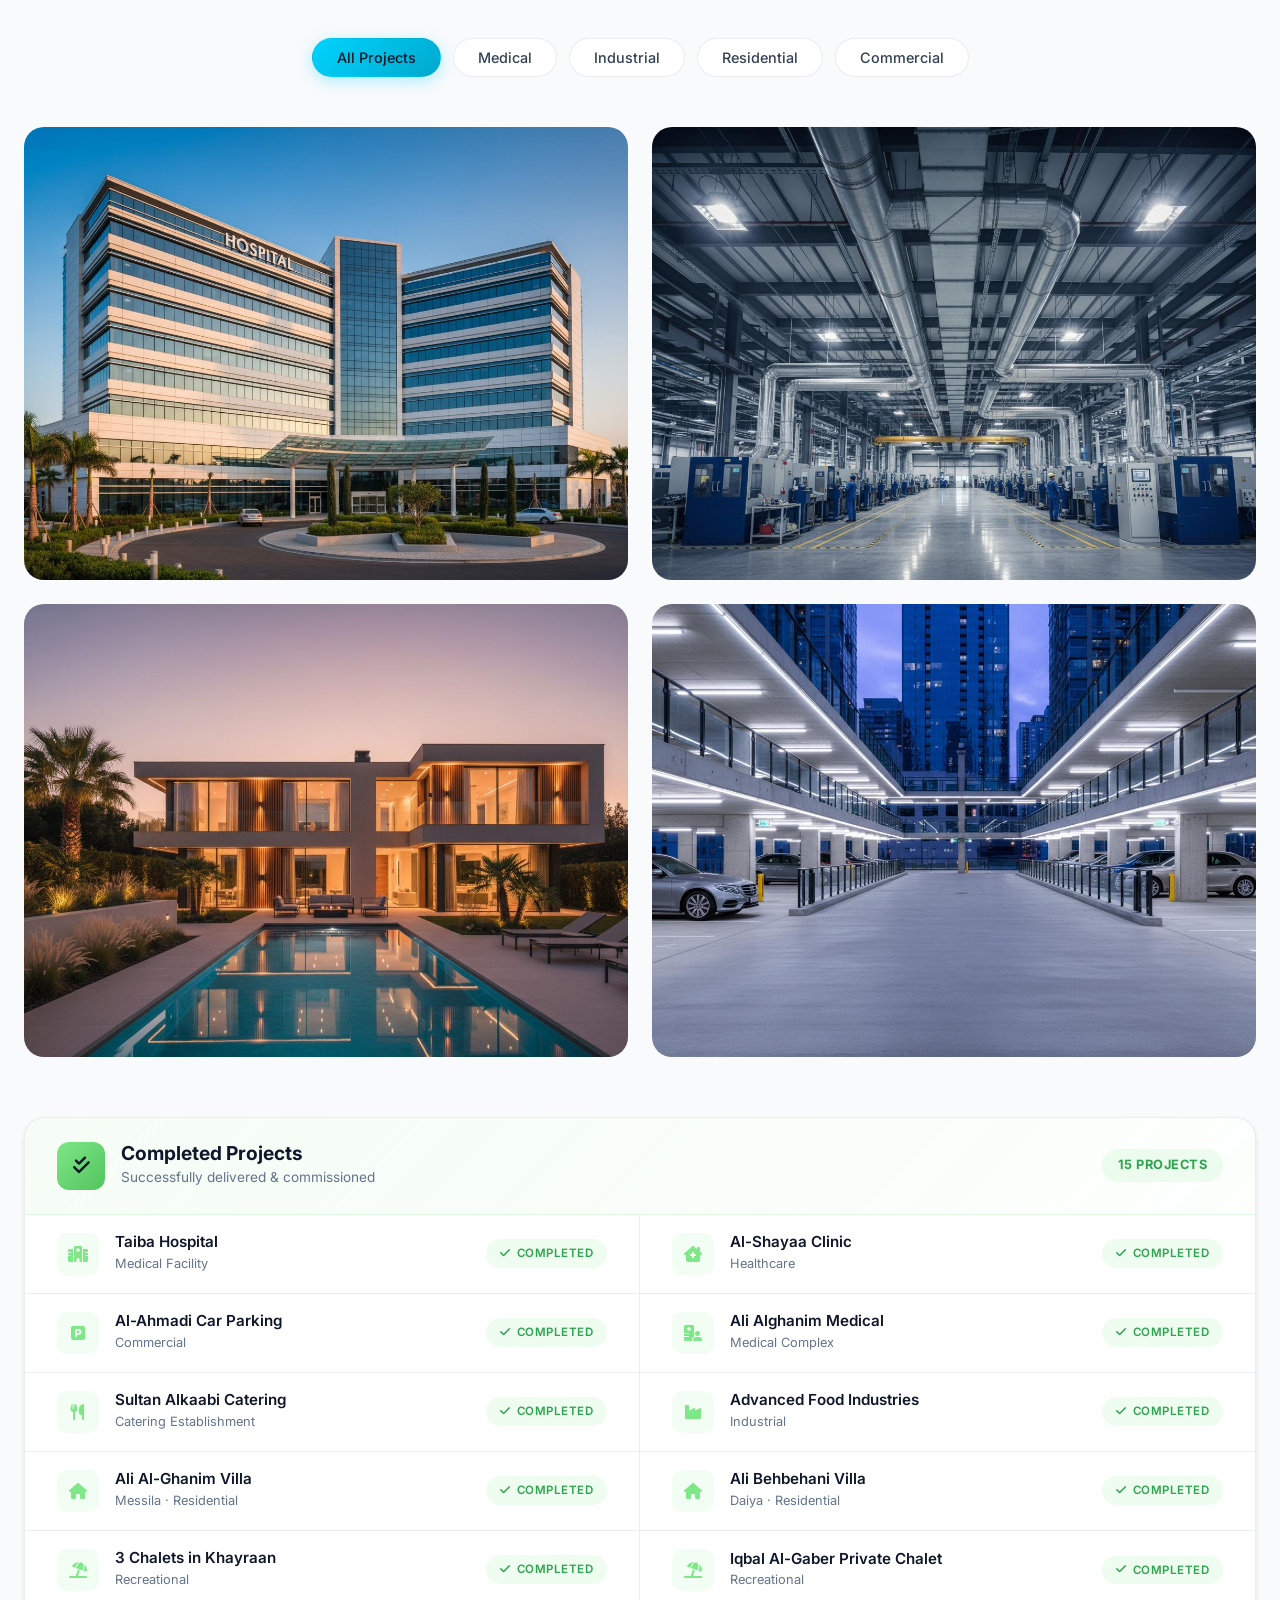
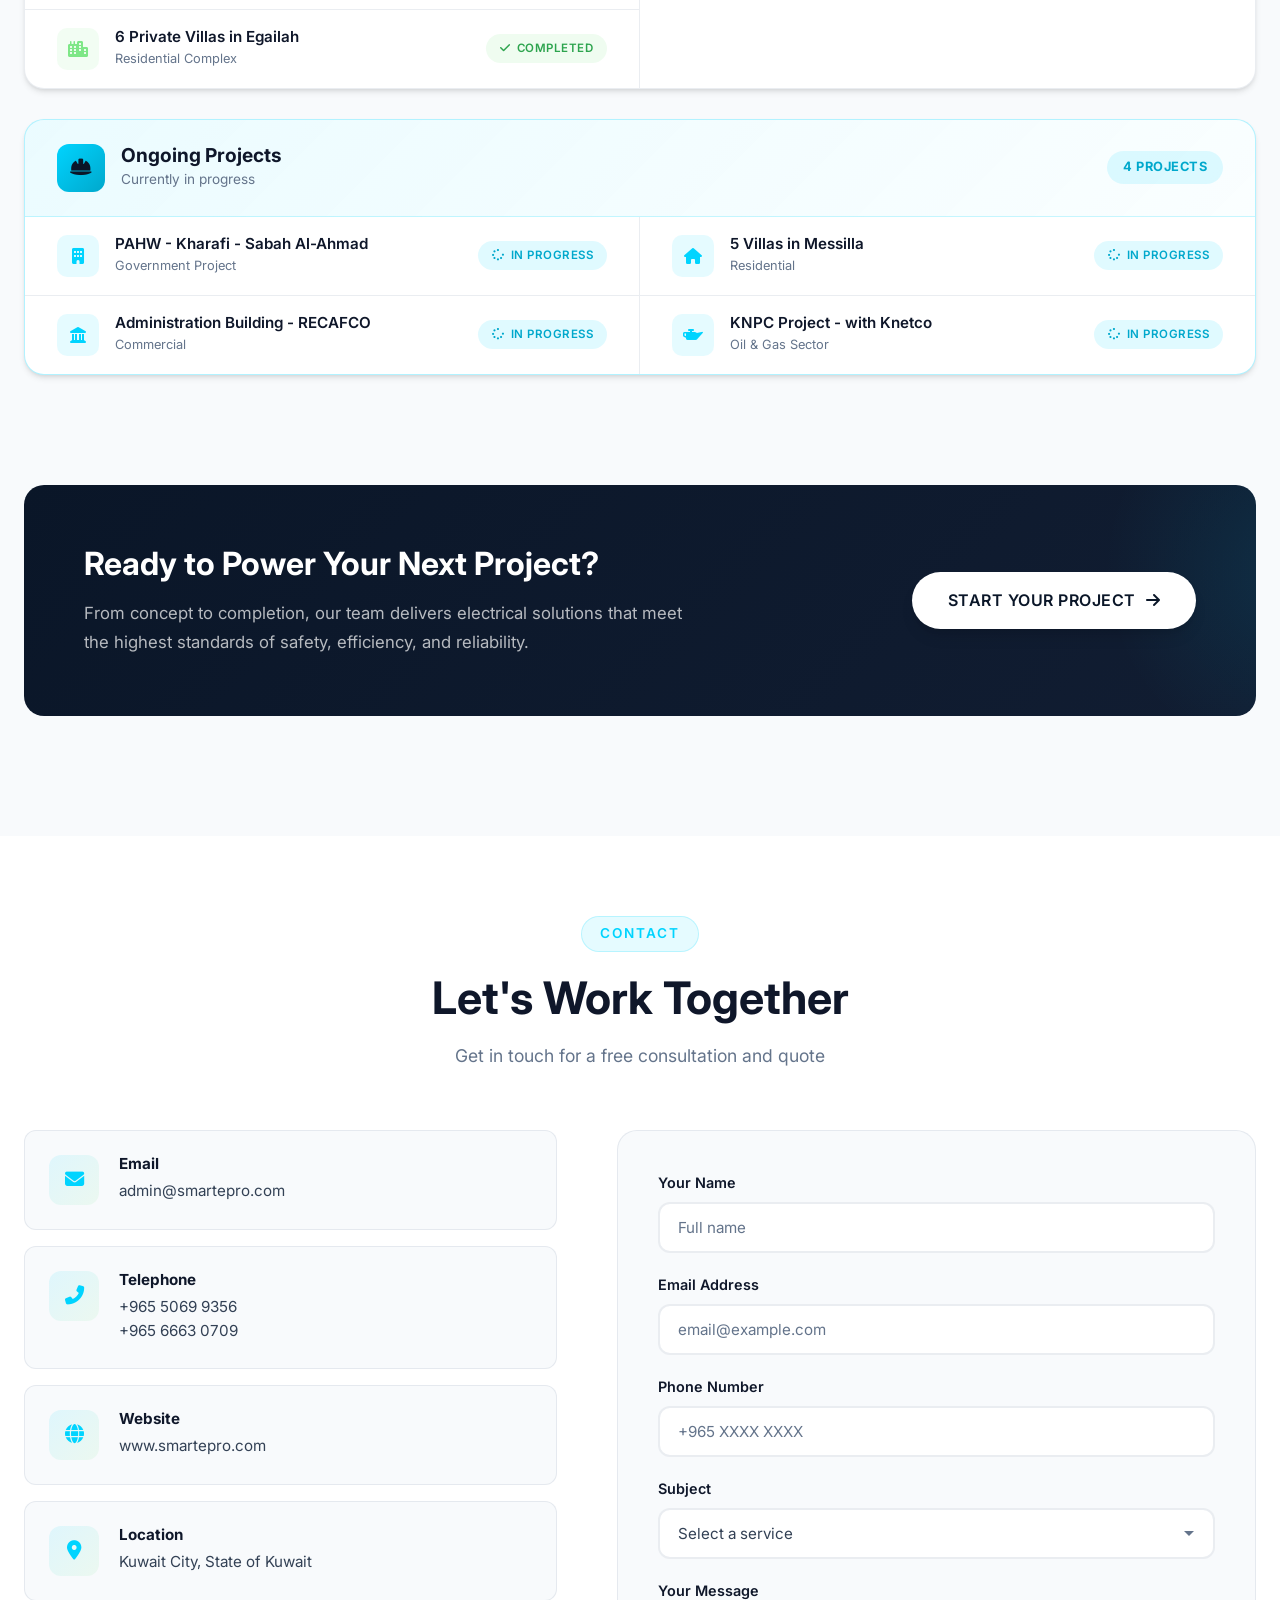
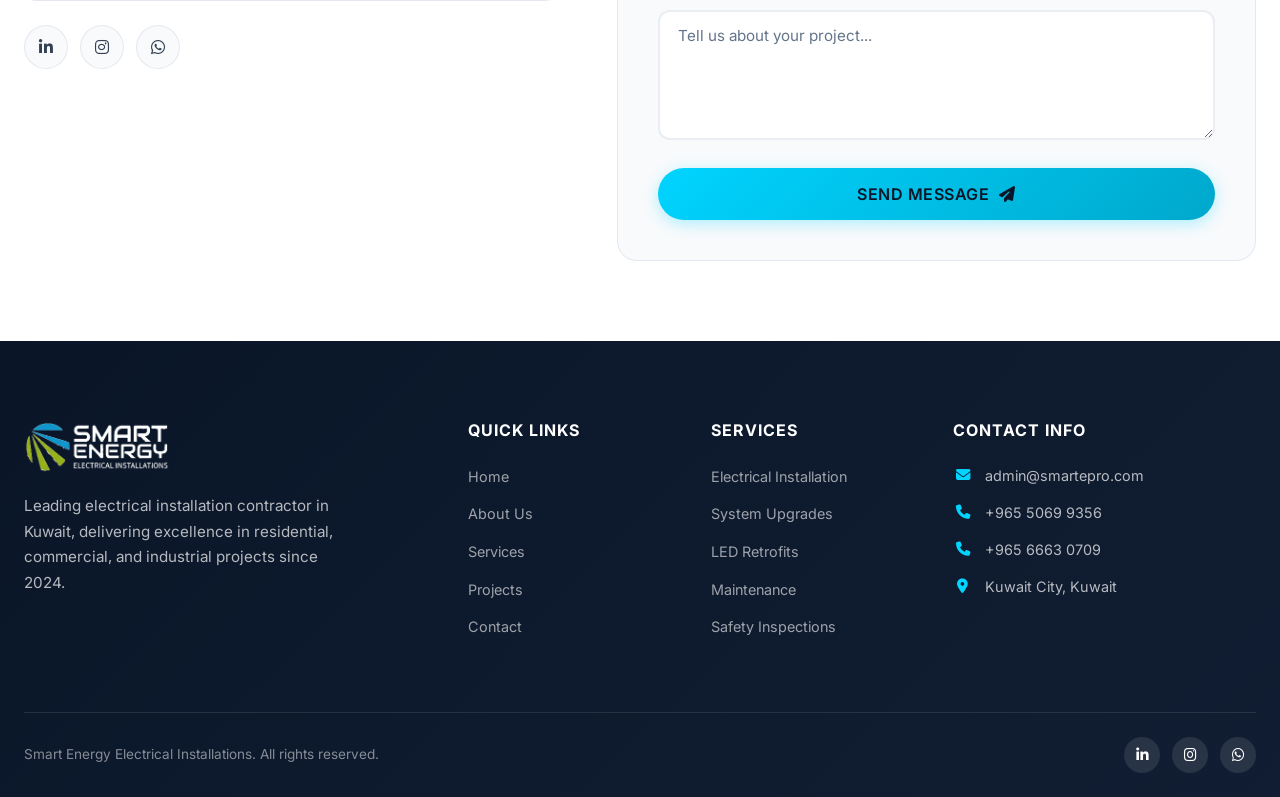
==== commit 93c4e3aa: "Configure both wave dividers with identical recessed styling and SMART ENERGY marquee text, and redu" ====
--- a/index.html
+++ b/index.html
@@ -96,28 +96,28 @@
     <section class="wave-divider-section">
         <div class="wave-marquee">
             <div class="marquee-track">
-                <span class="marquee-item">ELECTROMAGNETIC WAVE PROPAGATION</span>
-                <span class="marquee-divider">✦</span>
-                <span class="marquee-item">SMART ENERGY ELECTRICAL SYSTEMS</span>
-                <span class="marquee-divider">✦</span>
-                <span class="marquee-item">PREMIER ELECTRICAL CONTRACTING</span>
-                <span class="marquee-divider">✦</span>
-                <span class="marquee-item">HIGH VOLTAGE EXCELLENCE</span>
-                <span class="marquee-divider">✦</span>
-                <span class="marquee-item">INNOVATIVE ELECTRICAL INFRASTRUCTURE</span>
-                <span class="marquee-divider">✦</span>
+                <span class="marquee-item">SMART ENERGY</span>
+                <span class="marquee-divider">⚡</span>
+                <span class="marquee-item">SMART ENERGY</span>
+                <span class="marquee-divider">⚡</span>
+                <span class="marquee-item">SMART ENERGY</span>
+                <span class="marquee-divider">⚡</span>
+                <span class="marquee-item">SMART ENERGY</span>
+                <span class="marquee-divider">⚡</span>
+                <span class="marquee-item">SMART ENERGY</span>
+                <span class="marquee-divider">⚡</span>
             </div>
             <div class="marquee-track" aria-hidden="true">
-                <span class="marquee-item">ELECTROMAGNETIC WAVE PROPAGATION</span>
-                <span class="marquee-divider">✦</span>
-                <span class="marquee-item">SMART ENERGY ELECTRICAL SYSTEMS</span>
-                <span class="marquee-divider">✦</span>
-                <span class="marquee-item">PREMIER ELECTRICAL CONTRACTING</span>
-                <span class="marquee-divider">✦</span>
-                <span class="marquee-item">HIGH VOLTAGE EXCELLENCE</span>
-                <span class="marquee-divider">✦</span>
-                <span class="marquee-item">INNOVATIVE ELECTRICAL INFRASTRUCTURE</span>
-                <span class="marquee-divider">✦</span>
+                <span class="marquee-item">SMART ENERGY</span>
+                <span class="marquee-divider">⚡</span>
+                <span class="marquee-item">SMART ENERGY</span>
+                <span class="marquee-divider">⚡</span>
+                <span class="marquee-item">SMART ENERGY</span>
+                <span class="marquee-divider">⚡</span>
+                <span class="marquee-item">SMART ENERGY</span>
+                <span class="marquee-divider">⚡</span>
+                <span class="marquee-item">SMART ENERGY</span>
+                <span class="marquee-divider">⚡</span>
             </div>
         </div>
         <div class="wave-canvas-wrap">
@@ -173,33 +173,37 @@
         </div>
     </section>
 
-    <!-- Electromagnetic Wave Divider 2 (Neutral) -->
-    <section class="wave-divider-section wave-divider-neutral">
+    <!-- Electromagnetic Wave Divider 2 -->
+    <section class="wave-divider-section">
         <div class="wave-marquee">
             <div class="marquee-track">
-                <span class="marquee-item">HIGH VOLTAGE SYSTEM ANALYSIS</span>
-                <span class="marquee-divider">⚡</span>
-                <span class="marquee-item">INTELLIGENT LOAD BALANCING</span>
-                <span class="marquee-divider">⚡</span>
-                <span class="marquee-item">RELIABLE POWER COMMISSIONING</span>
-                <span class="marquee-divider">⚡</span>
-                <span class="marquee-item">TELEMETRY MONITORING ACTIVE</span>
+                <span class="marquee-item">SMART ENERGY</span>
+                <span class="marquee-divider">⚡</span>
+                <span class="marquee-item">SMART ENERGY</span>
+                <span class="marquee-divider">⚡</span>
+                <span class="marquee-item">SMART ENERGY</span>
+                <span class="marquee-divider">⚡</span>
+                <span class="marquee-item">SMART ENERGY</span>
+                <span class="marquee-divider">⚡</span>
+                <span class="marquee-item">SMART ENERGY</span>
                 <span class="marquee-divider">⚡</span>
             </div>
             <div class="marquee-track" aria-hidden="true">
-                <span class="marquee-item">HIGH VOLTAGE SYSTEM ANALYSIS</span>
-                <span class="marquee-divider">⚡</span>
-                <span class="marquee-item">INTELLIGENT LOAD BALANCING</span>
-                <span class="marquee-divider">⚡</span>
-                <span class="marquee-item">RELIABLE POWER COMMISSIONING</span>
-                <span class="marquee-divider">⚡</span>
-                <span class="marquee-item">TELEMETRY MONITORING ACTIVE</span>
+                <span class="marquee-item">SMART ENERGY</span>
+                <span class="marquee-divider">⚡</span>
+                <span class="marquee-item">SMART ENERGY</span>
+                <span class="marquee-divider">⚡</span>
+                <span class="marquee-item">SMART ENERGY</span>
+                <span class="marquee-divider">⚡</span>
+                <span class="marquee-item">SMART ENERGY</span>
+                <span class="marquee-divider">⚡</span>
+                <span class="marquee-item">SMART ENERGY</span>
                 <span class="marquee-divider">⚡</span>
             </div>
         </div>
         <div class="wave-canvas-wrap">
             <canvas id="waveCanvas2"></canvas>
-            <div class="wave-overlay-glow-neutral"></div>
+            <div class="wave-overlay-glow"></div>
         </div>
     </section>
 
--- a/css/style.css
+++ b/css/style.css
@@ -543,7 +543,7 @@
    ABOUT SECTION
    ======================================== */
 .about {
-    padding: 120px 0;
+    padding: 80px 0;
     background: var(--light);
     position: relative;
 }
@@ -673,7 +673,7 @@
    SERVICES SECTION
    ======================================== */
 .services {
-    padding: 120px 0;
+    padding: 80px 0;
     background: var(--white);
 }
 
@@ -836,7 +836,7 @@
    PROJECTS SECTION
    ======================================== */
 .projects {
-    padding: 120px 0;
+    padding: 80px 0;
     background: var(--light);
 }
 
@@ -1205,7 +1205,7 @@
    CONTACT SECTION
    ======================================== */
 .contact {
-    padding: 120px 0;
+    padding: 80px 0;
     background: var(--white);
 }
 
@@ -1775,10 +1775,11 @@
     position: relative;
     width: 100%;
     height: 120px;
-    background: linear-gradient(180deg, var(--dark) 0%, var(--dark-light) 100%);
+    background: #06090e;
     overflow: hidden;
-    border-top: 1px solid rgba(0, 212, 255, 0.1);
-    border-bottom: 1px solid rgba(0, 212, 255, 0.1);
+    border-top: 2px solid rgba(126, 231, 135, 0.15);
+    border-bottom: 2px solid rgba(0, 212, 255, 0.15);
+    box-shadow: inset 0 15px 30px rgba(0, 0, 0, 0.6), inset 0 -15px 30px rgba(0, 0, 0, 0.6);
     z-index: 10;
 }
 
@@ -1835,20 +1836,6 @@
 }
 
 .wave-overlay-glow {
-    position: absolute;
-    inset: 0;
-    background: radial-gradient(circle at 50% 50%, rgba(0, 212, 255, 0.08) 0%, transparent 80%);
-    mix-blend-mode: screen;
-}
-
-.wave-divider-neutral {
-    background: #06090e;
-    border-top: 2px solid rgba(126, 231, 135, 0.15);
-    border-bottom: 2px solid rgba(0, 212, 255, 0.15);
-    box-shadow: inset 0 15px 30px rgba(0, 0, 0, 0.6), inset 0 -15px 30px rgba(0, 0, 0, 0.6);
-}
-
-.wave-overlay-glow-neutral {
     position: absolute;
     inset: 0;
     background: radial-gradient(circle at 50% 50%, rgba(126, 231, 135, 0.08) 0%, transparent 80%);
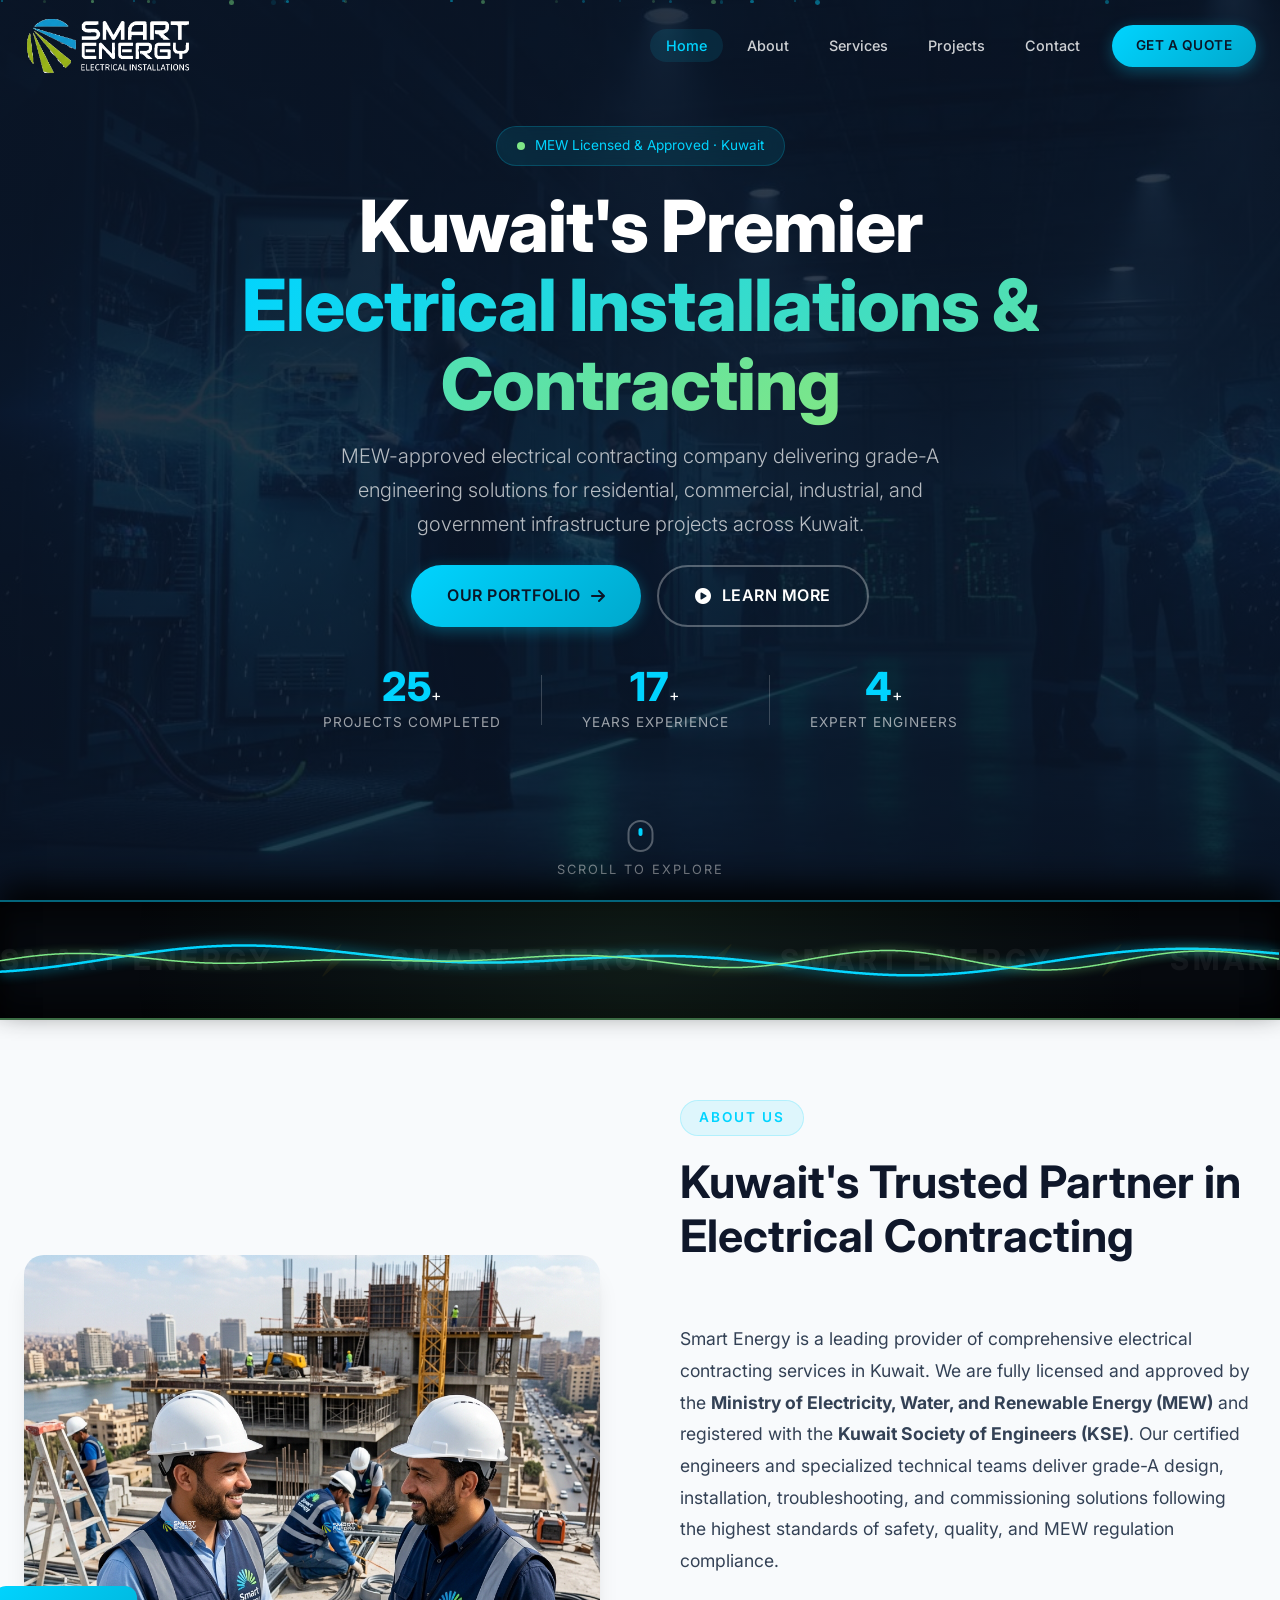
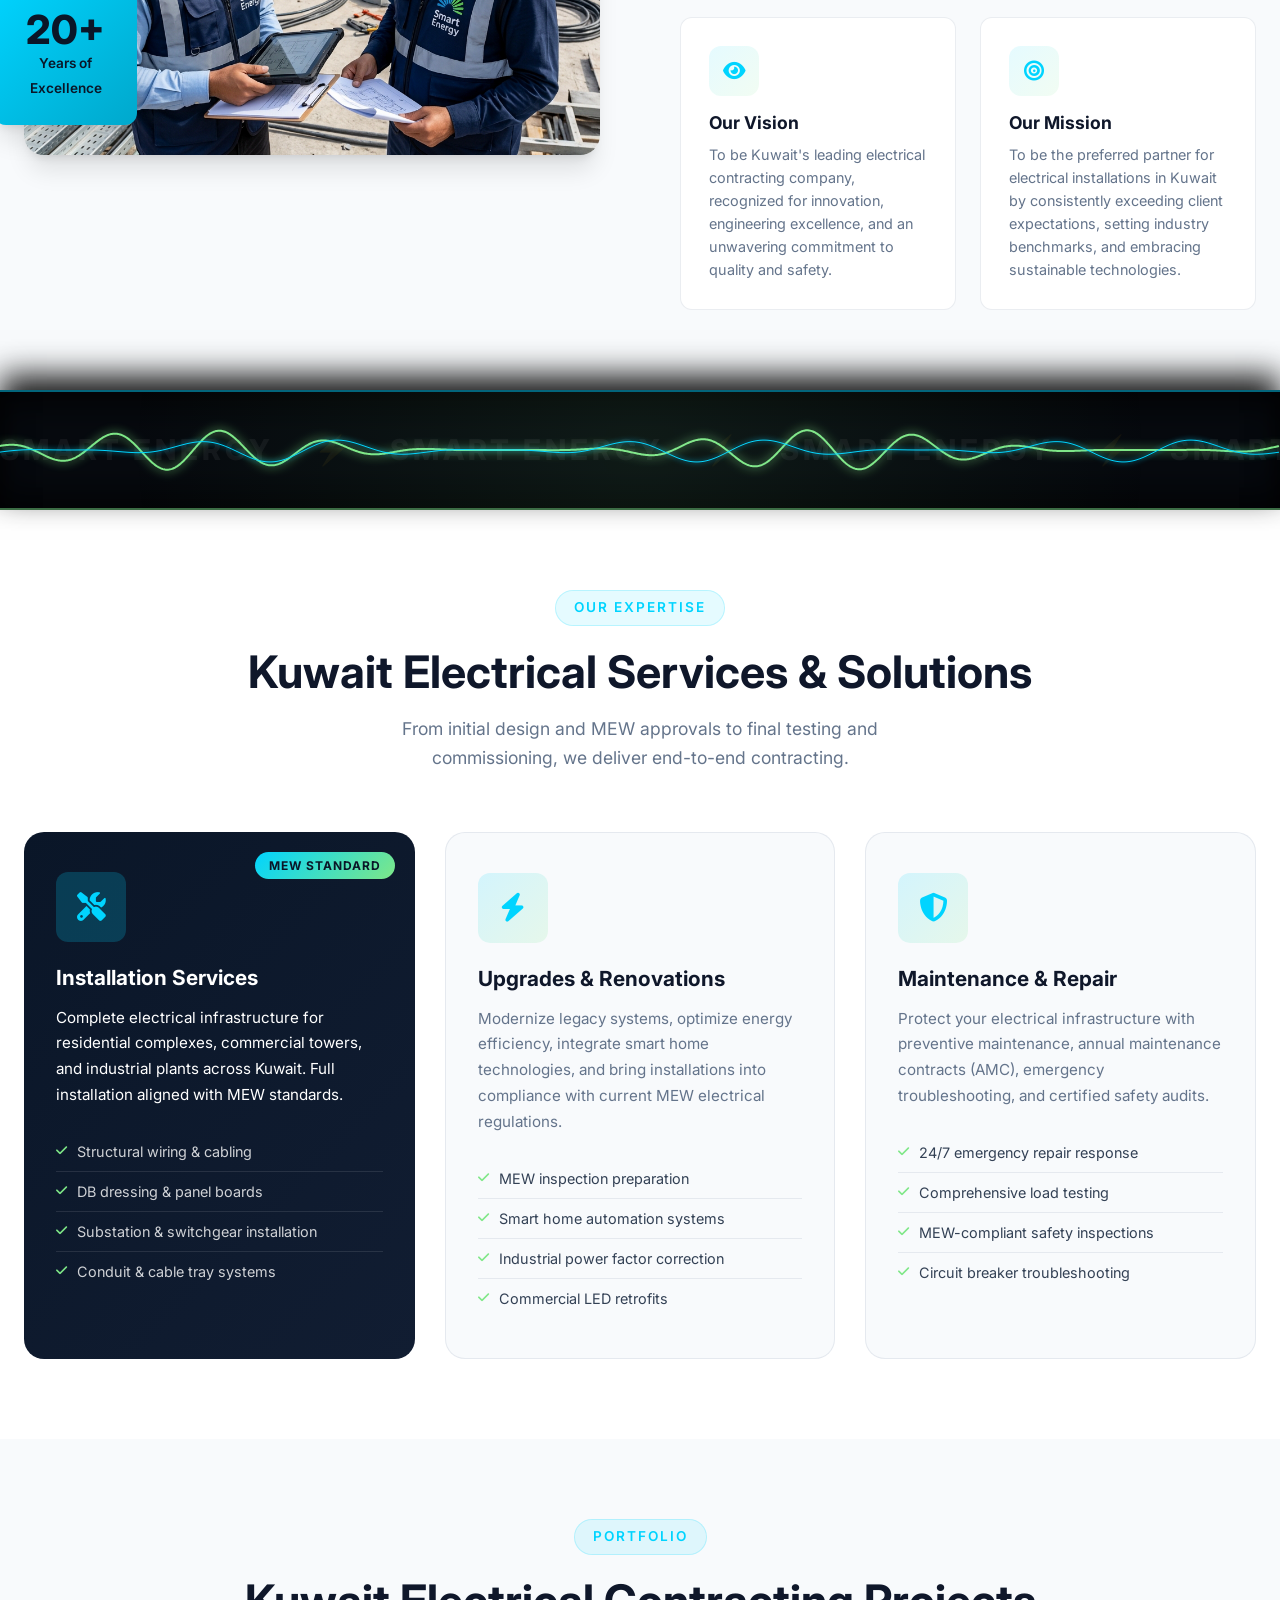
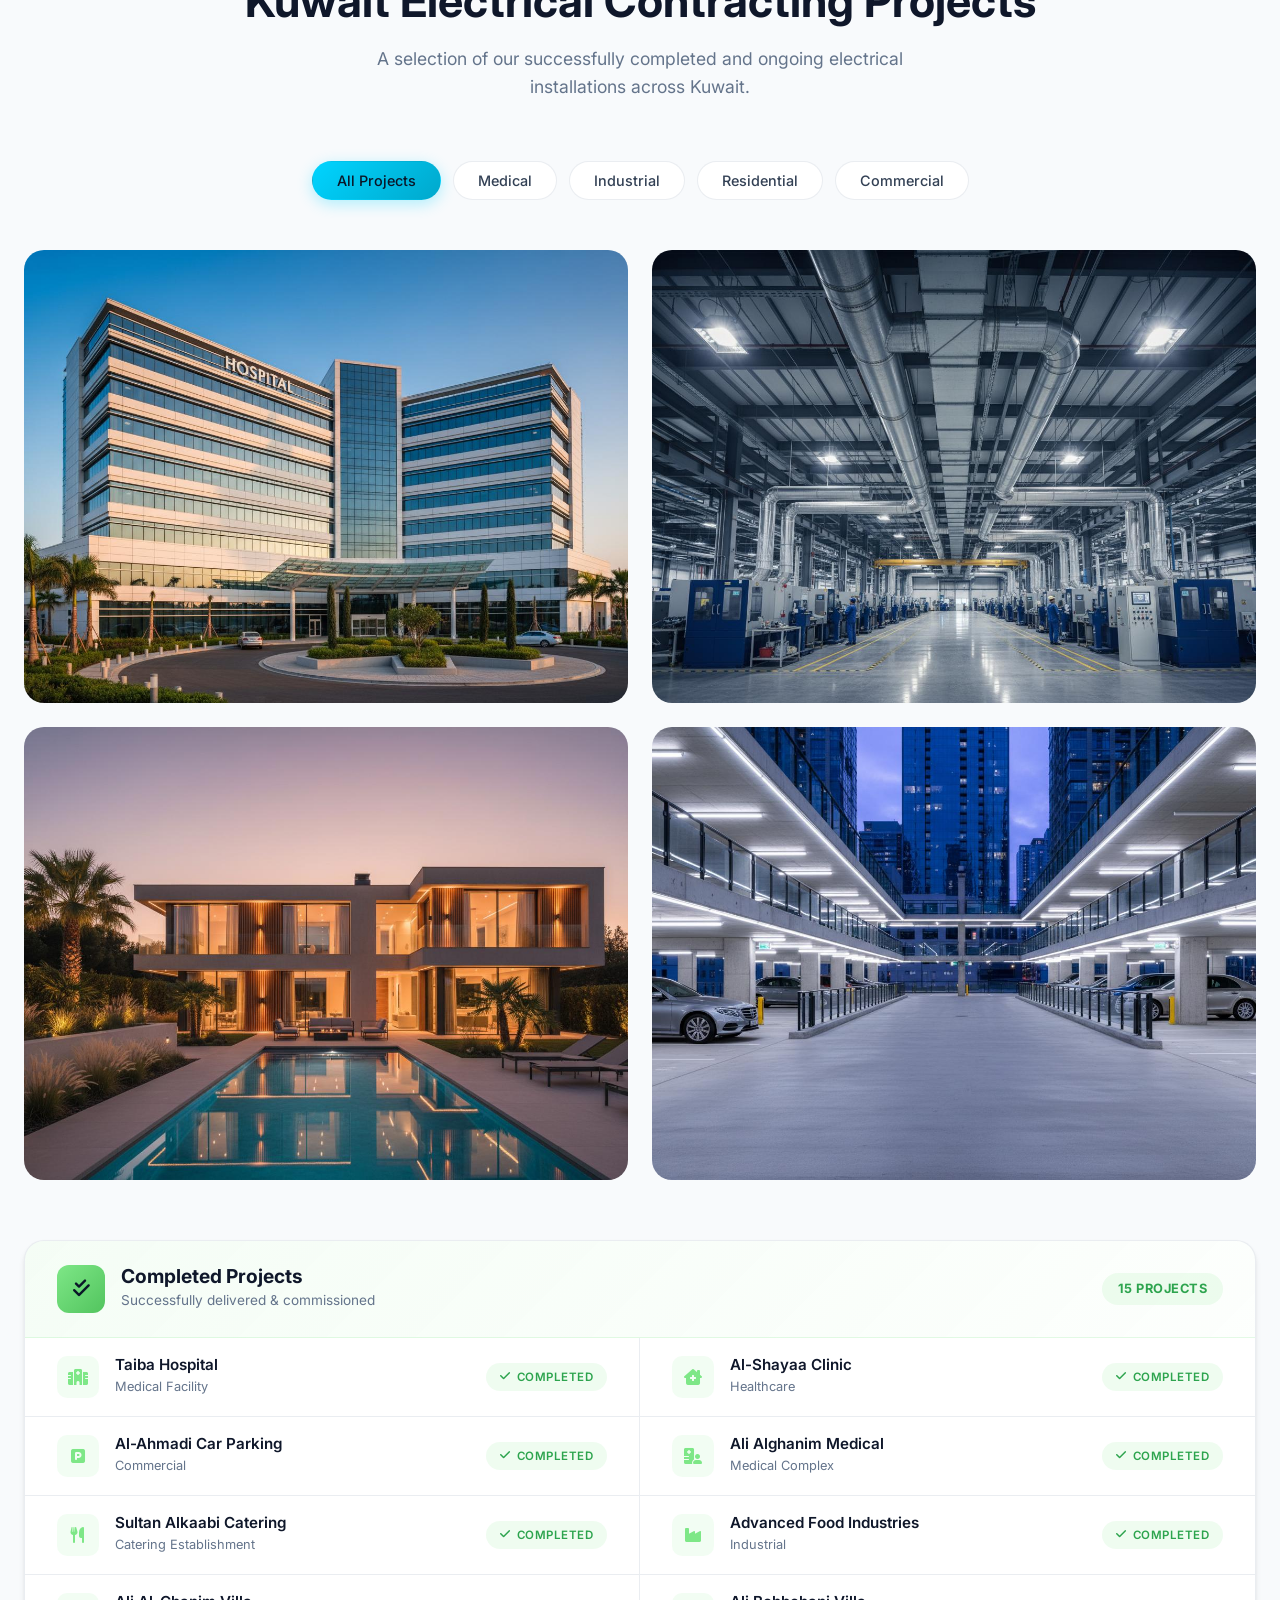
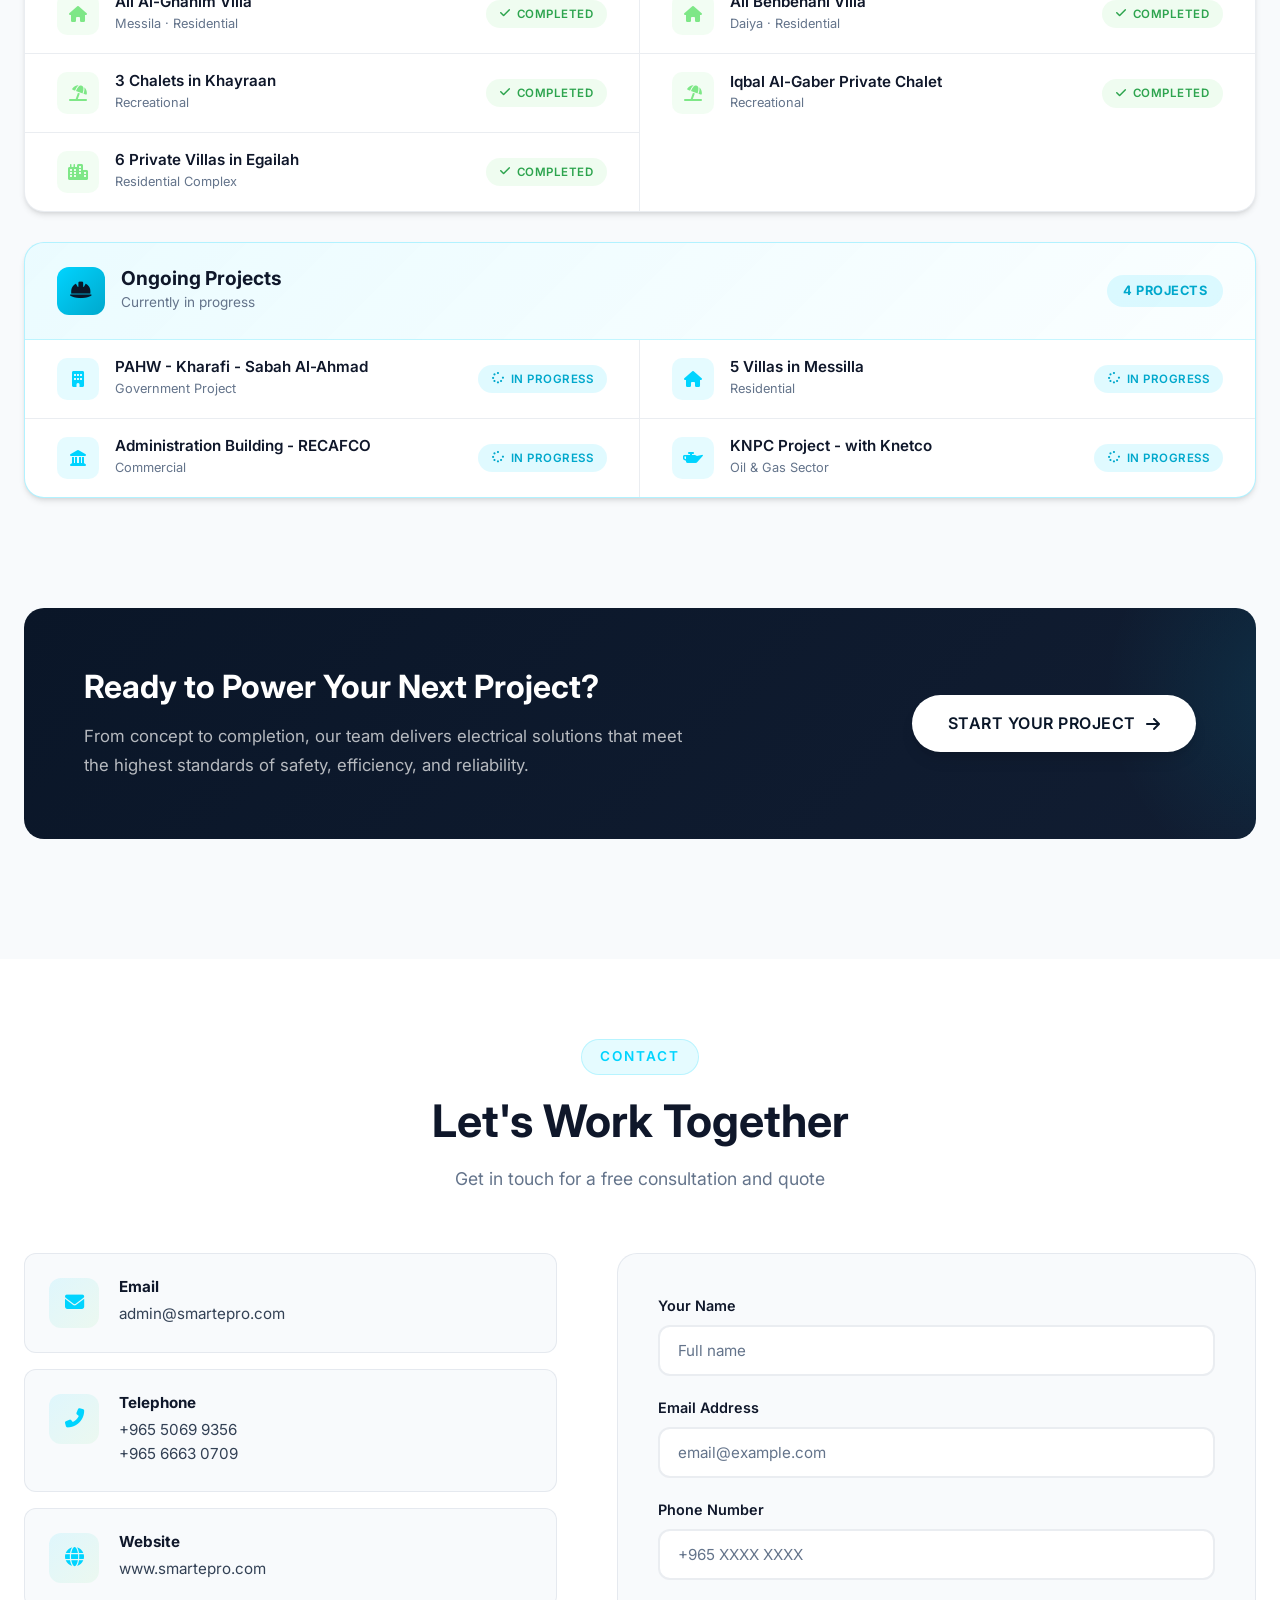
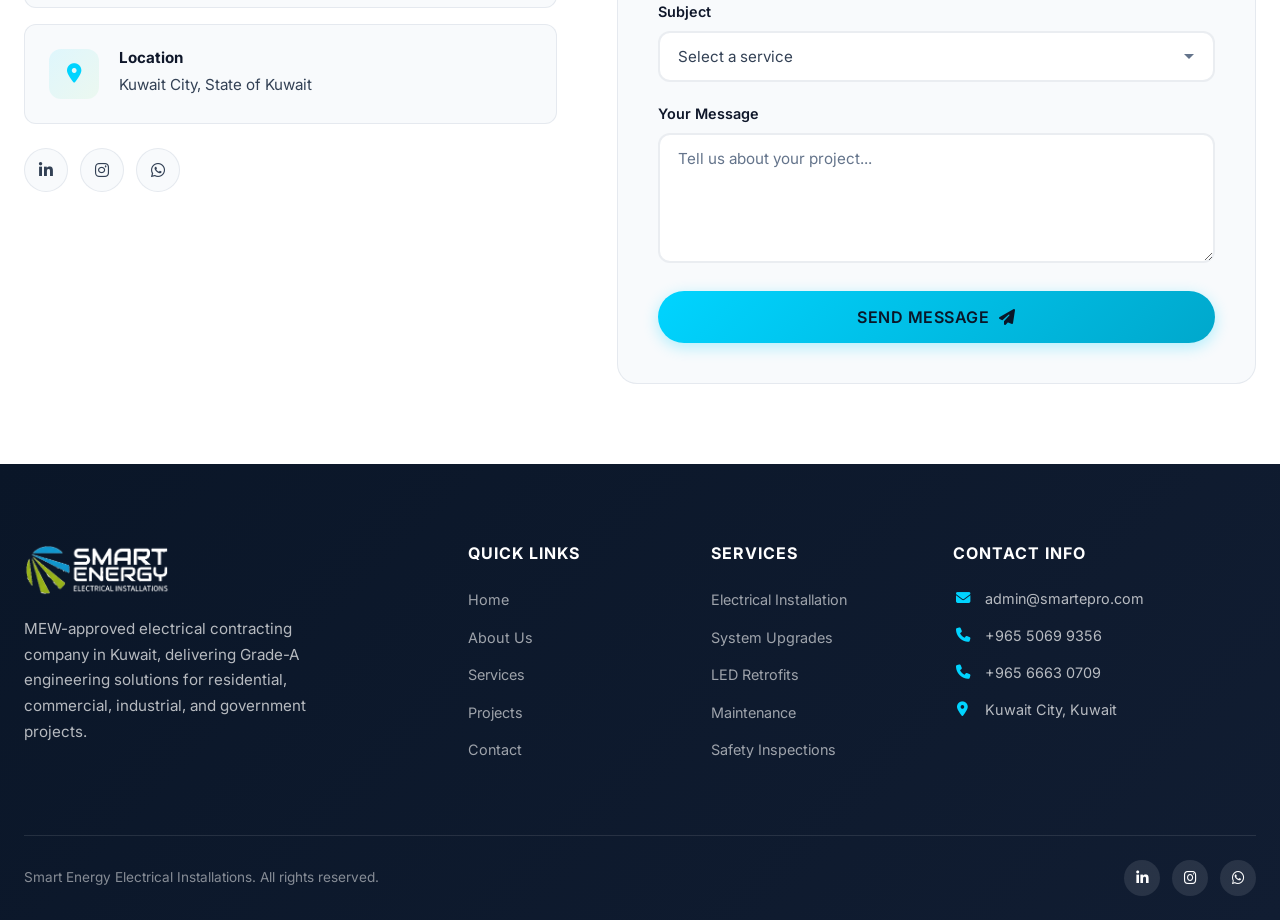
==== commit 3e85fe53: "Optimize index.html for local SEO and marketing targeting Kuwait" ====
--- a/index.html
+++ b/index.html
@@ -3,21 +3,90 @@
 <head>
     <meta charset="UTF-8">
     <meta name="viewport" content="width=device-width, initial-scale=1.0">
-    <title>Smart Energy | Premier Electrical Installations</title>
-    <meta name="description" content="Leading electrical installation contractor specializing in residential, commercial, and industrial projects. Safety, efficiency, and innovation since 2014.">
+    <title>Smart Energy | #1 Electrical Installations & Contracting in Kuwait</title>
+    <meta name="description" content="Kuwait's leading MEW-approved electrical contractor. Specializing in residential, commercial, and industrial electrical installations, cabling, DB dressing, and MEW approvals.">
+    <meta name="keywords" content="electrical contractor kuwait, electrical contracting company kuwait, electrical installation kuwait, electrician kuwait, MEW approved electrical contractor, MEW license electrician kuwait, commercial electrical contracting kuwait, industrial electrical installations, smart home installation kuwait">
+    <link rel="canonical" href="https://www.smartepro.com/">
+    
+    <!-- Open Graph / Facebook -->
+    <meta property="og:type" content="website">
+    <meta property="og:url" content="https://www.smartepro.com/">
+    <meta property="og:title" content="Smart Energy | #1 Electrical Installations & Contracting in Kuwait">
+    <meta property="og:description" content="Kuwait's leading MEW-approved electrical contractor. Specializing in residential, commercial, and industrial electrical installations, cabling, DB dressing, and MEW approvals.">
+    <meta property="og:image" content="https://www.smartepro.com/images/about-team.png">
+
+    <!-- Twitter -->
+    <meta property="twitter:card" content="summary_large_image">
+    <meta property="twitter:url" content="https://www.smartepro.com/">
+    <meta property="twitter:title" content="Smart Energy | #1 Electrical Installations & Contracting in Kuwait">
+    <meta property="twitter:description" content="Kuwait's leading MEW-approved electrical contractor. Specializing in residential, commercial, and industrial electrical installations, cabling, DB dressing, and MEW approvals.">
+    <meta property="twitter:image" content="https://www.smartepro.com/images/about-team.png">
+
     <link rel="icon" type="image/png" href="images/favicon.png">
     <link rel="preconnect" href="https://fonts.googleapis.com">
     <link rel="preconnect" href="https://fonts.gstatic.com" crossorigin>
     <link href="https://fonts.googleapis.com/css2?family=Inter:wght@300;400;500;600;700;800&family=Playfair+Display:wght@600;700&display=swap" rel="stylesheet">
     <link rel="stylesheet" href="https://cdnjs.cloudflare.com/ajax/libs/font-awesome/6.5.1/css/all.min.css">
     <link rel="stylesheet" href="css/style.css">
+    
+    <!-- JSON-LD Local Business Structured Data for Kuwait Local SEO -->
+    <script type="application/ld+json">
+    {
+      "@context": "https://schema.org",
+      "@type": "Electrician",
+      "name": "Smart Energy",
+      "alternateName": "Smart Energy Electrical Installations & Contracting",
+      "image": "https://www.smartepro.com/images/logo.png",
+      "@id": "https://www.smartepro.com/#organization",
+      "url": "https://www.smartepro.com/",
+      "telephone": "+96550699356",
+      "priceRange": "$$",
+      "address": {
+        "@type": "PostalAddress",
+        "streetAddress": "Kuwait City",
+        "addressLocality": "Kuwait City",
+        "addressRegion": "Kuwait City",
+        "postalCode": "13000",
+        "addressCountry": "KW"
+      },
+      "geo": {
+        "@type": "GeoCoordinates",
+        "latitude": 29.3759,
+        "longitude": 47.9774
+      },
+      "openingHoursSpecification": {
+        "@type": "OpeningHoursSpecification",
+        "dayOfWeek": [
+          "Monday",
+          "Tuesday",
+          "Wednesday",
+          "Thursday",
+          "Friday",
+          "Saturday",
+          "Sunday"
+        ],
+        "opens": "00:00",
+        "closes": "23:59"
+      },
+      "sameAs": [
+        "https://www.linkedin.com/company/smartepro",
+        "https://www.instagram.com/smartepro",
+        "https://wa.me/96550699356"
+      ],
+      "areaServed": {
+        "@type": "AdministrativeArea",
+        "name": "Kuwait"
+      },
+      "description": "Smart Energy is Kuwait's premier MEW-approved electrical contracting company, specializing in residential, commercial, industrial, and government electrical installation projects."
+    }
+    </script>
 </head>
 <body>
     <!-- Navigation -->
     <nav class="navbar" id="navbar">
         <div class="container nav-container">
             <a href="#" class="logo">
-                <img src="images/logo.png" alt="Smart Energy Logo" class="logo-img">
+                <img src="images/logo.png" alt="Smart Energy Electrical Installations & Contracting Kuwait Logo" class="logo-img">
             </a>
             
             <ul class="nav-menu" id="navMenu">
@@ -40,22 +109,21 @@
     <!-- Hero Section -->
     <section class="hero" id="home">
         <div class="hero-bg">
-            <img src="images/hero-bg.jpg" alt="Electrical installations background">
+            <img src="images/hero-bg.jpg" alt="MEW Approved Electrical Installations & Contracting in Kuwait City - Smart Energy">
             <div class="hero-overlay"></div>
         </div>
         <div class="hero-particles" id="particles"></div>
         <div class="container hero-content">
             <div class="hero-badge" data-animate="fade-up">
                 <span class="badge-dot"></span>
-                <span>Established 2024 · Kuwait</span>
+                <span>MEW Licensed & Approved · Kuwait</span>
             </div>
             <h1 class="hero-title" data-animate="fade-up" data-delay="100">
-                Powering the Future of<br>
-                <span class="gradient-text">Electrical Excellence</span>
+                Kuwait's Premier<br>
+                <span class="gradient-text">Electrical Installations & Contracting</span>
             </h1>
             <p class="hero-desc" data-animate="fade-up" data-delay="200">
-                Premium electrical installation services for residential, commercial, and industrial projects. 
-                We deliver uncompromising quality, certified safety standards, and innovative engineering solutions.
+                MEW-approved electrical contracting company delivering grade-A engineering solutions for residential, commercial, industrial, and government infrastructure projects across Kuwait.
             </p>
             <div class="hero-buttons" data-animate="fade-up" data-delay="300">
                 <a href="#projects" class="btn btn-primary btn-lg">
@@ -132,7 +200,7 @@
             <div class="about-grid">
                 <div class="about-image" data-animate="fade-right">
                     <div class="image-frame">
-                        <img src="images/about-team.png" alt="Smart Energy engineering team">
+                        <img src="images/about-team.png" alt="MEW Licensed Electrical Engineers and Electricians in Kuwait - Smart Energy Team">
                         <div class="image-accent"></div>
                     </div>
                     <div class="experience-badge">
@@ -143,12 +211,10 @@
                 <div class="about-content" data-animate="fade-left">
                     <div class="section-header">
                         <span class="section-tag">About Us</span>
-                        <h2 class="section-title">Engineering Trust,<br>Delivering Results</h2>
+                        <h2 class="section-title">Kuwait's Trusted Partner in<br>Electrical Contracting</h2>
                     </div>
                     <p class="about-text">
-                        Smart Energy is a premier provider of comprehensive electrical installation services, committed to delivering 
-                        world-class, reliable solutions. Our team of certified electricians and engineers specializes in designing, 
-                        installing, and maintaining electrical systems that exceed international safety standards.
+                        Smart Energy is a leading provider of comprehensive electrical contracting services in Kuwait. We are fully licensed and approved by the <strong>Ministry of Electricity, Water, and Renewable Energy (MEW)</strong> and registered with the <strong>Kuwait Society of Engineers (KSE)</strong>. Our certified engineers and specialized technical teams deliver grade-A design, installation, troubleshooting, and commissioning solutions following the highest standards of safety, quality, and MEW regulation compliance.
                     </p>
                     <div class="vision-mission">
                         <div class="vm-card">
@@ -156,16 +222,14 @@
                                 <i class="fas fa-eye"></i>
                             </div>
                             <h3>Our Vision</h3>
-                            <p>To be the region's leading electrical contracting company, recognized for innovation, 
-                            engineering excellence, and an unwavering commitment to quality and safety.</p>
+                            <p>To be Kuwait's leading electrical contracting company, recognized for innovation, engineering excellence, and an unwavering commitment to quality and safety.</p>
                         </div>
                         <div class="vm-card">
                             <div class="vm-icon">
                                 <i class="fas fa-bullseye"></i>
                             </div>
                             <h3>Our Mission</h3>
-                            <p>To be the preferred partner for electrical installations by consistently exceeding client 
-                            expectations, setting industry benchmarks, and embracing sustainable technologies.</p>
+                            <p>To be the preferred partner for electrical installations in Kuwait by consistently exceeding client expectations, setting industry benchmarks, and embracing sustainable technologies.</p>
                         </div>
                     </div>
                 </div>
@@ -212,8 +276,8 @@
         <div class="container">
             <div class="section-header center" data-animate="fade-up">
                 <span class="section-tag">Our Expertise</span>
-                <h2 class="section-title">Comprehensive Electrical Solutions</h2>
-                <p class="section-subtitle">From initial design to final commissioning, we handle every aspect of your electrical infrastructure</p>
+                <h2 class="section-title">Kuwait Electrical Services & Solutions</h2>
+                <p class="section-subtitle">From initial design and MEW approvals to final testing and commissioning, we deliver end-to-end contracting.</p>
             </div>
             <div class="services-grid">
                 <div class="service-card featured" data-animate="fade-up" data-delay="0">
@@ -223,15 +287,14 @@
                         </div>
                         <div class="service-glow"></div>
                     </div>
-                    <div class="featured-badge">Popular</div>
+                    <div class="featured-badge">MEW Standard</div>
                     <h3>Installation Services</h3>
-                    <p>Complete electrical infrastructure for new construction including piping, wiring, panel boards, 
-                    distribution systems, landscape lighting, and low-voltage installations.</p>
+                    <p>Complete electrical infrastructure for residential complexes, commercial towers, and industrial plants across Kuwait. Full installation aligned with MEW standards.</p>
                     <ul class="service-features">
-                        <li><i class="fas fa-check"></i> New construction wiring</li>
-                        <li><i class="fas fa-check"></i> Panel & switchgear installation</li>
-                        <li><i class="fas fa-check"></i> Landscape & outdoor lighting</li>
-                        <li><i class="fas fa-check"></i> Cable tray & conduit systems</li>
+                        <li><i class="fas fa-check"></i> Structural wiring & cabling</li>
+                        <li><i class="fas fa-check"></i> DB dressing & panel boards</li>
+                        <li><i class="fas fa-check"></i> Substation & switchgear installation</li>
+                        <li><i class="fas fa-check"></i> Conduit & cable tray systems</li>
                     </ul>
                 </div>
                 <div class="service-card" data-animate="fade-up" data-delay="100">
@@ -242,13 +305,12 @@
                         <div class="service-glow"></div>
                     </div>
                     <h3>Upgrades & Renovations</h3>
-                    <p>Modernize your electrical systems with energy-efficient upgrades, LED retrofits, building automation, 
-                    and smart home integration for enhanced control and savings.</p>
+                    <p>Modernize legacy systems, optimize energy efficiency, integrate smart home technologies, and bring installations into compliance with current MEW electrical regulations.</p>
                     <ul class="service-features">
-                        <li><i class="fas fa-check"></i> LED lighting retrofits</li>
-                        <li><i class="fas fa-check"></i> Building automation systems</li>
-                        <li><i class="fas fa-check"></i> Smart home installations</li>
-                        <li><i class="fas fa-check"></i> Energy management solutions</li>
+                        <li><i class="fas fa-check"></i> MEW inspection preparation</li>
+                        <li><i class="fas fa-check"></i> Smart home automation systems</li>
+                        <li><i class="fas fa-check"></i> Industrial power factor correction</li>
+                        <li><i class="fas fa-check"></i> Commercial LED retrofits</li>
                     </ul>
                 </div>
                 <div class="service-card" data-animate="fade-up" data-delay="200">
@@ -259,13 +321,12 @@
                         <div class="service-glow"></div>
                     </div>
                     <h3>Maintenance & Repair</h3>
-                    <p>Protect your investment with preventive maintenance, emergency repairs, system troubleshooting, 
-                    and comprehensive safety inspections to ensure uninterrupted operations.</p>
+                    <p>Protect your electrical infrastructure with preventive maintenance, annual maintenance contracts (AMC), emergency troubleshooting, and certified safety audits.</p>
                     <ul class="service-features">
-                        <li><i class="fas fa-check"></i> Preventive maintenance programs</li>
-                        <li><i class="fas fa-check"></i> Circuit breaker repair</li>
-                        <li><i class="fas fa-check"></i> Safety inspections & certification</li>
-                        <li><i class="fas fa-check"></i> 24/7 emergency response</li>
+                        <li><i class="fas fa-check"></i> 24/7 emergency repair response</li>
+                        <li><i class="fas fa-check"></i> Comprehensive load testing</li>
+                        <li><i class="fas fa-check"></i> MEW-compliant safety inspections</li>
+                        <li><i class="fas fa-check"></i> Circuit breaker troubleshooting</li>
                     </ul>
                 </div>
             </div>
@@ -277,8 +338,8 @@
         <div class="container">
             <div class="section-header center" data-animate="fade-up">
                 <span class="section-tag">Portfolio</span>
-                <h2 class="section-title">Projects That Power Progress</h2>
-                <p class="section-subtitle">A selection of our completed and ongoing projects across Kuwait</p>
+                <h2 class="section-title">Kuwait Electrical Contracting Projects</h2>
+                <p class="section-subtitle">A selection of our successfully completed and ongoing electrical installations across Kuwait.</p>
             </div>
             
             <div class="projects-filter" data-animate="fade-up">
@@ -292,44 +353,44 @@
             <div class="projects-grid">
                 <div class="project-card" data-category="medical" data-animate="fade-up">
                     <div class="project-image">
-                        <img src="images/project-hospital.jpg" alt="Taiba Hospital">
+                        <img src="images/project-hospital.jpg" alt="Taiba Hospital Healthcare Electrical Installation in Sabah Al-Salem, Kuwait">
                         <div class="project-overlay">
                             <span class="project-category">Medical</span>
                             <h3>Taiba Hospital</h3>
-                            <p>Complete electrical system design, installation, testing, and commissioning for a modern medical facility.</p>
+                            <p>Complete electrical system design, main distribution panels, cabling, testing, and commissioning for a modern medical facility in Sabah Al-Salem, Kuwait.</p>
                             <a href="#contact" class="project-link">View Details <i class="fas fa-arrow-right"></i></a>
                         </div>
                     </div>
                 </div>
                 <div class="project-card" data-category="industrial" data-animate="fade-up" data-delay="100">
                     <div class="project-image">
-                        <img src="images/project-factory.jpg" alt="Kazma Factory">
+                        <img src="images/project-factory.jpg" alt="Kazma Factory Industrial Electrical Contracting in Amghara, Kuwait">
                         <div class="project-overlay">
                             <span class="project-category">Industrial</span>
                             <h3>Kazma Factory</h3>
-                            <p>Full electrical infrastructure for specialized air ducting manufacturing facility.</p>
+                            <p>Full industrial electrical infrastructure, cable tray installation, DB panels, and machinery power wiring in Amghara Industrial Area, Kuwait.</p>
                             <a href="#contact" class="project-link">View Details <i class="fas fa-arrow-right"></i></a>
                         </div>
                     </div>
                 </div>
                 <div class="project-card" data-category="residential" data-animate="fade-up" data-delay="200">
                     <div class="project-image">
-                        <img src="images/project-villa.jpg" alt="Al-Ghanim Villa">
+                        <img src="images/project-villa.jpg" alt="Al-Ghanim Villa Complex Residential Electrical Installation in Messila, Kuwait">
                         <div class="project-overlay">
                             <span class="project-category">Residential</span>
                             <h3>Al-Ghanim Villa Complex</h3>
-                            <p>Luxury residential electrical installations with smart home integration and landscape lighting.</p>
+                            <p>Luxury residential electrical design, smart home automation, landscape lighting, and MEW inspection compliance in Messila, Kuwait.</p>
                             <a href="#contact" class="project-link">View Details <i class="fas fa-arrow-right"></i></a>
                         </div>
                     </div>
                 </div>
                 <div class="project-card" data-category="commercial" data-animate="fade-up">
                     <div class="project-image">
-                        <img src="images/project-parking.jpg" alt="Al-Ahmadi Parking">
+                        <img src="images/project-parking.jpg" alt="Al-Ahmadi Car Parking Commercial Electrical Contracting in Al-Ahmadi, Kuwait">
                         <div class="project-overlay">
                             <span class="project-category">Commercial</span>
                             <h3>Al-Ahmadi Car Parking</h3>
-                            <p>Multi-level parking structure with LED lighting, EV charging stations, and automated systems.</p>
+                            <p>Multi-level parking structure with advanced LED lighting systems, EV charging station installations, and automated control cabinets in Al-Ahmadi, Kuwait.</p>
                             <a href="#contact" class="project-link">View Details <i class="fas fa-arrow-right"></i></a>
                         </div>
                     </div>
@@ -616,9 +677,9 @@
             <div class="footer-grid">
                 <div class="footer-brand">
                     <a href="#" class="footer-logo">
-                        <img src="images/logo.png" alt="Smart Energy Logo" class="logo-img">
+                        <img src="images/logo.png" alt="Smart Energy Electrical Installations & Contracting in Kuwait" class="logo-img">
                     </a>
-                    <p class="footer-desc">Leading electrical installation contractor in Kuwait, delivering excellence in residential, commercial, and industrial projects since 2024.</p>
+                    <p class="footer-desc">MEW-approved electrical contracting company in Kuwait, delivering Grade-A engineering solutions for residential, commercial, industrial, and government projects.</p>
                 </div>
                 <div class="footer-links">
                     <h4>Quick Links</h4>
--- a/css/style.css
+++ b/css/style.css
@@ -1777,9 +1777,9 @@
     height: 120px;
     background: #06090e;
     overflow: hidden;
-    border-top: 2px solid rgba(126, 231, 135, 0.15);
-    border-bottom: 2px solid rgba(0, 212, 255, 0.15);
-    box-shadow: inset 0 15px 30px rgba(0, 0, 0, 0.6), inset 0 -15px 30px rgba(0, 0, 0, 0.6);
+    border-top: 2px solid rgba(0, 212, 255, 0.45);
+    border-bottom: 2px solid rgba(126, 231, 135, 0.45);
+    box-shadow: 0 -15px 30px rgba(0, 0, 0, 0.9), inset 0 15px 30px rgba(0, 0, 0, 0.6), inset 0 -15px 30px rgba(0, 0, 0, 0.6);
     z-index: 10;
 }
 
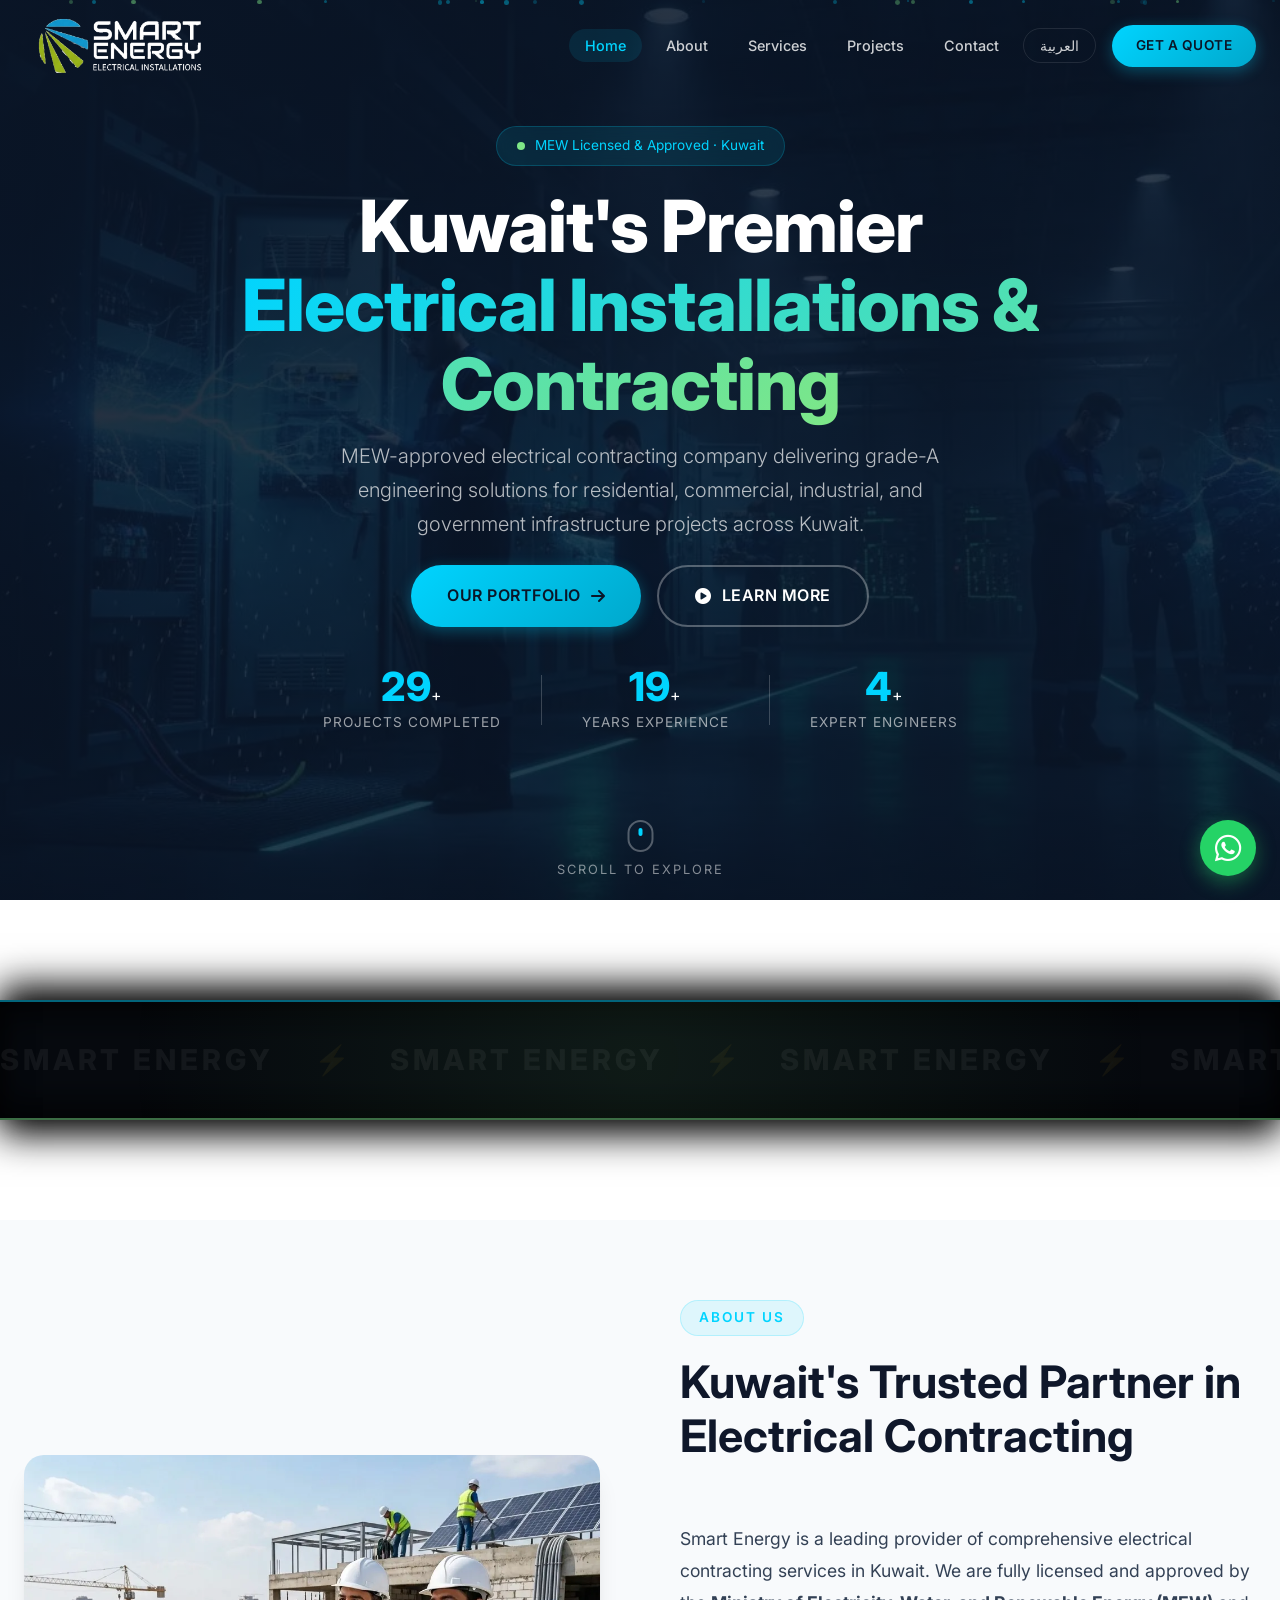
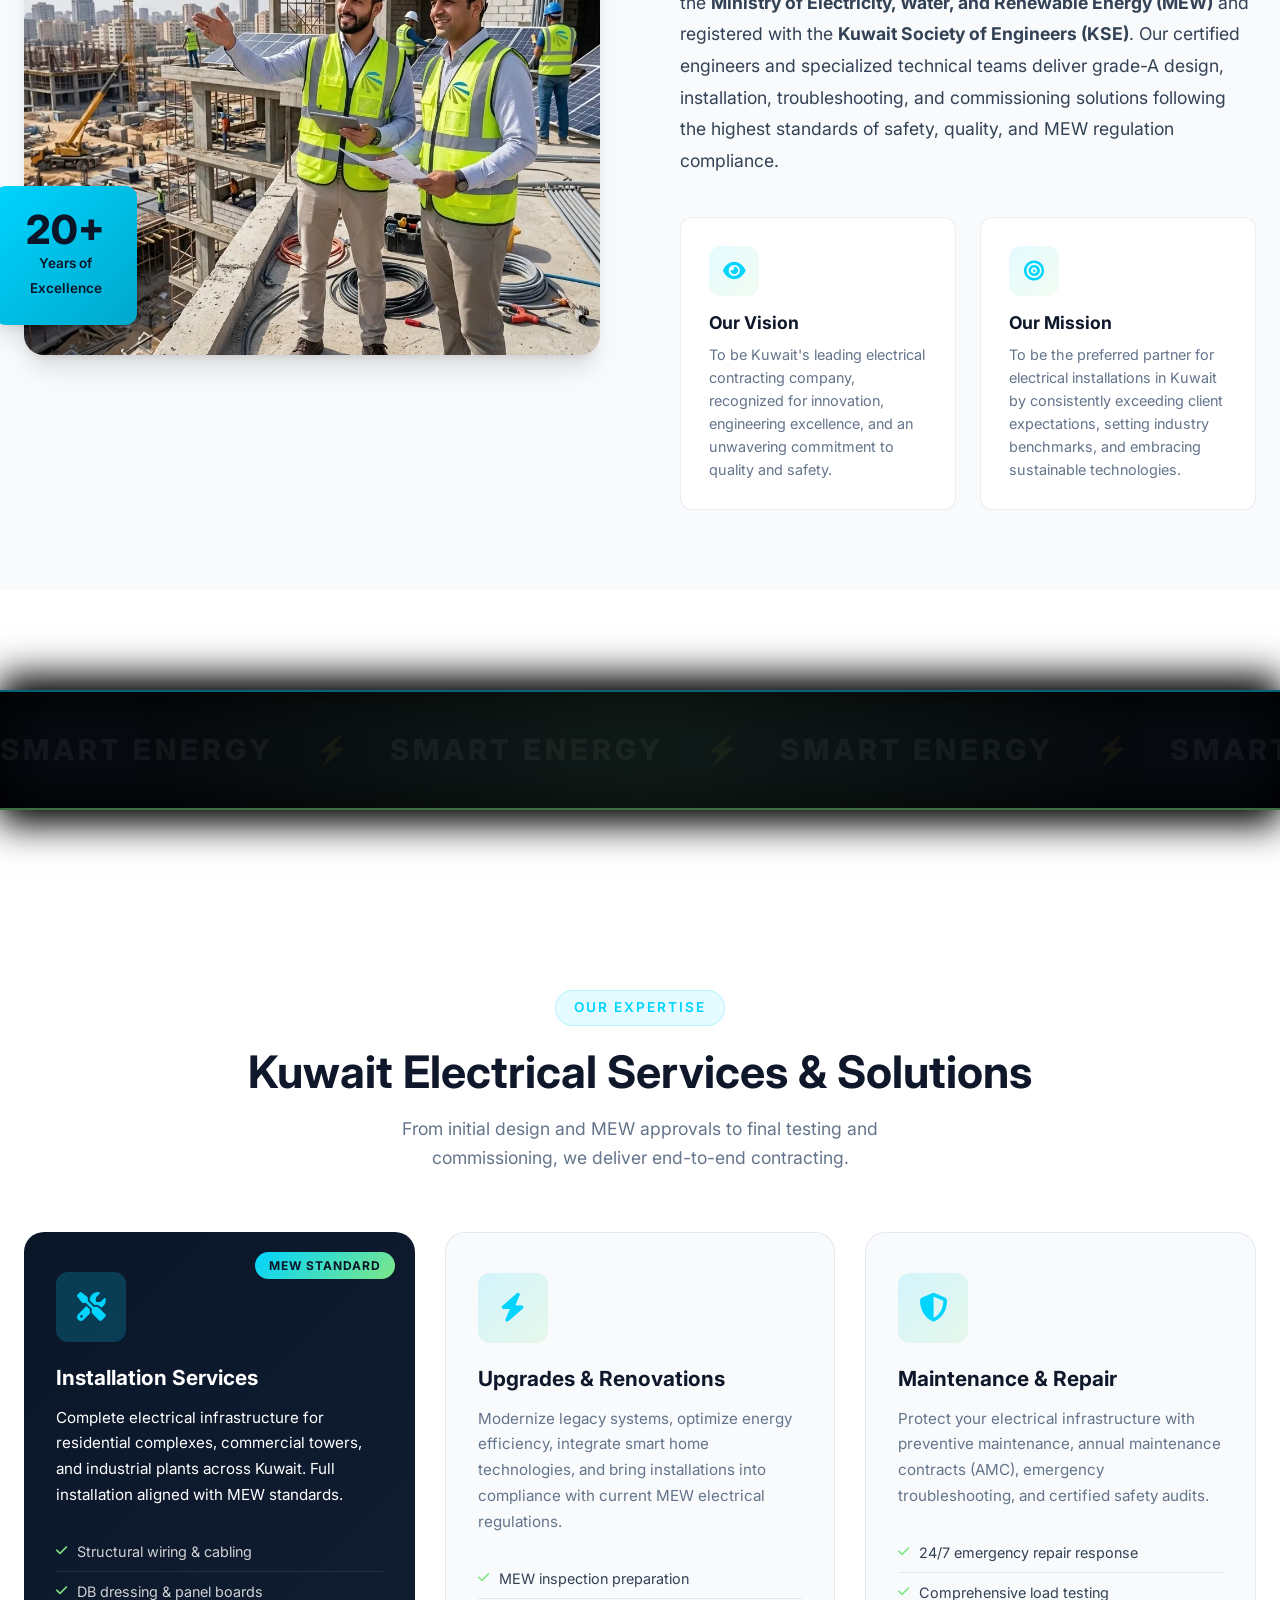
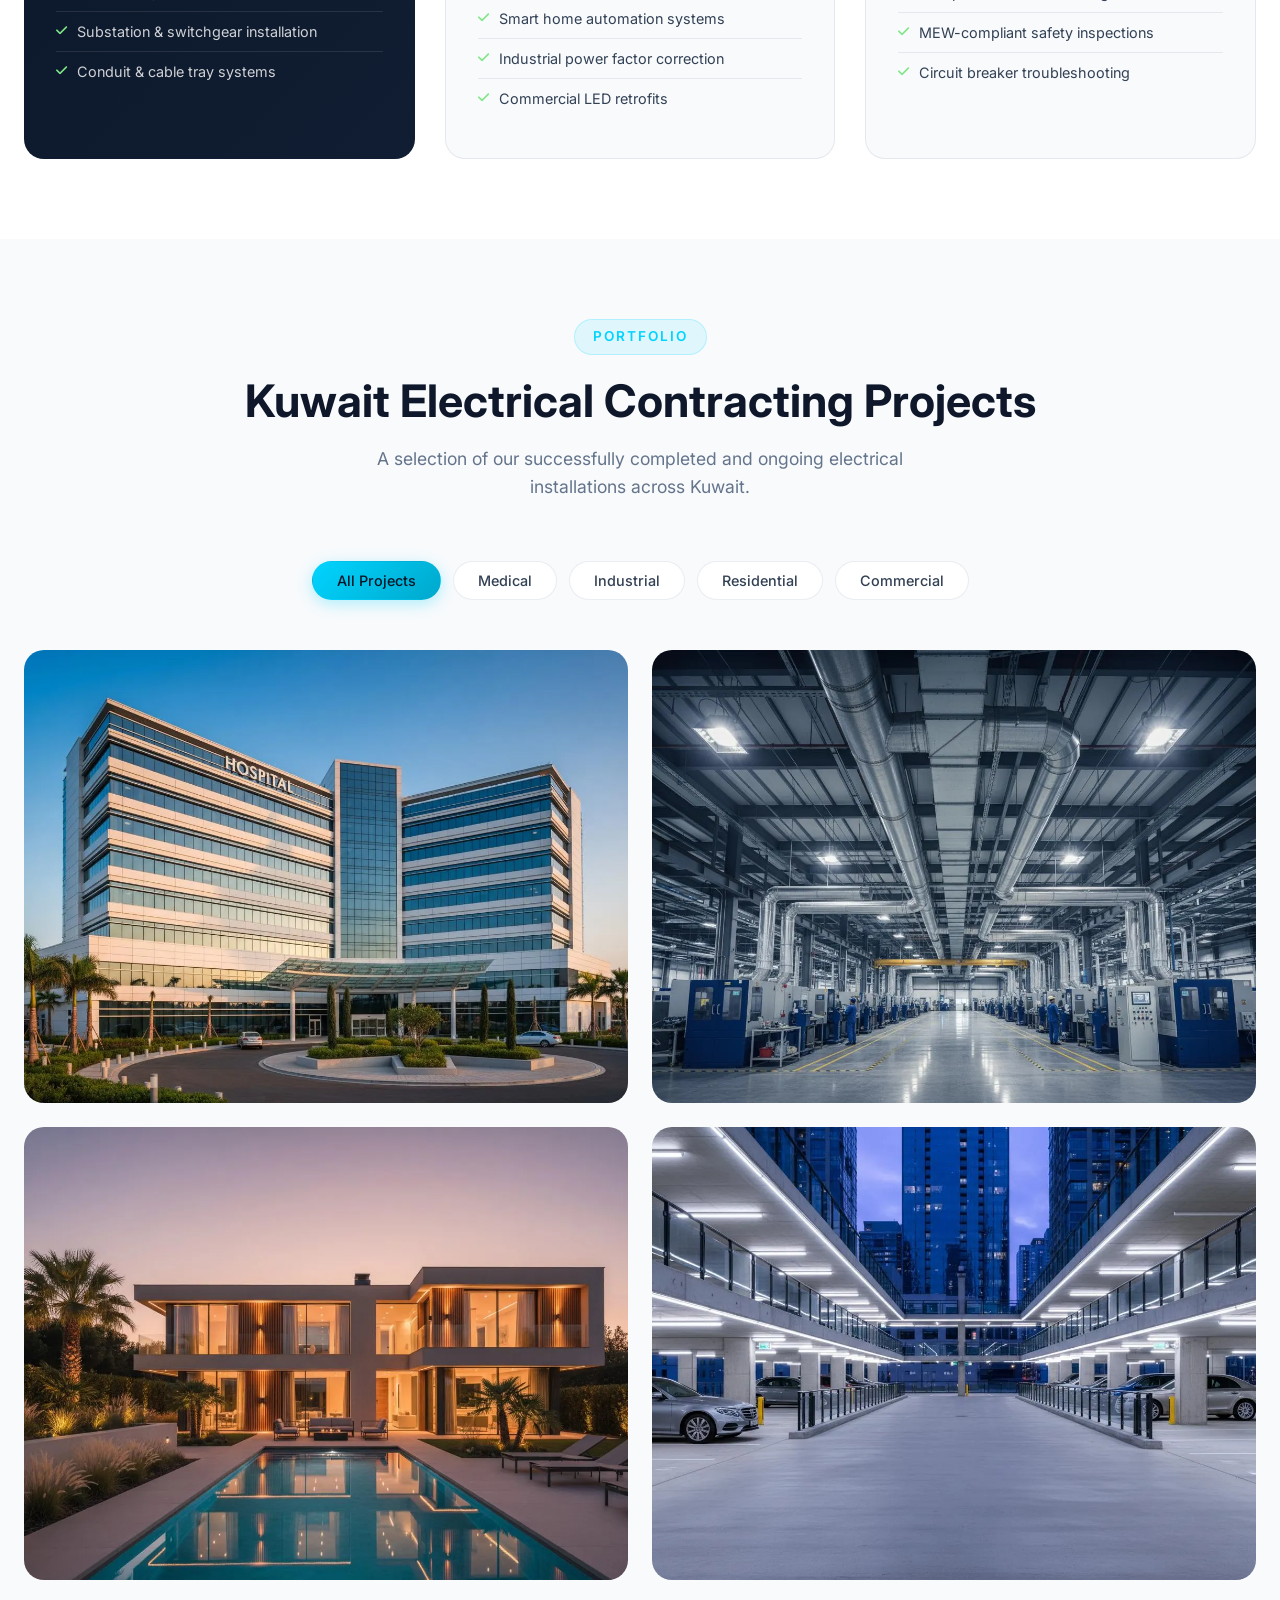
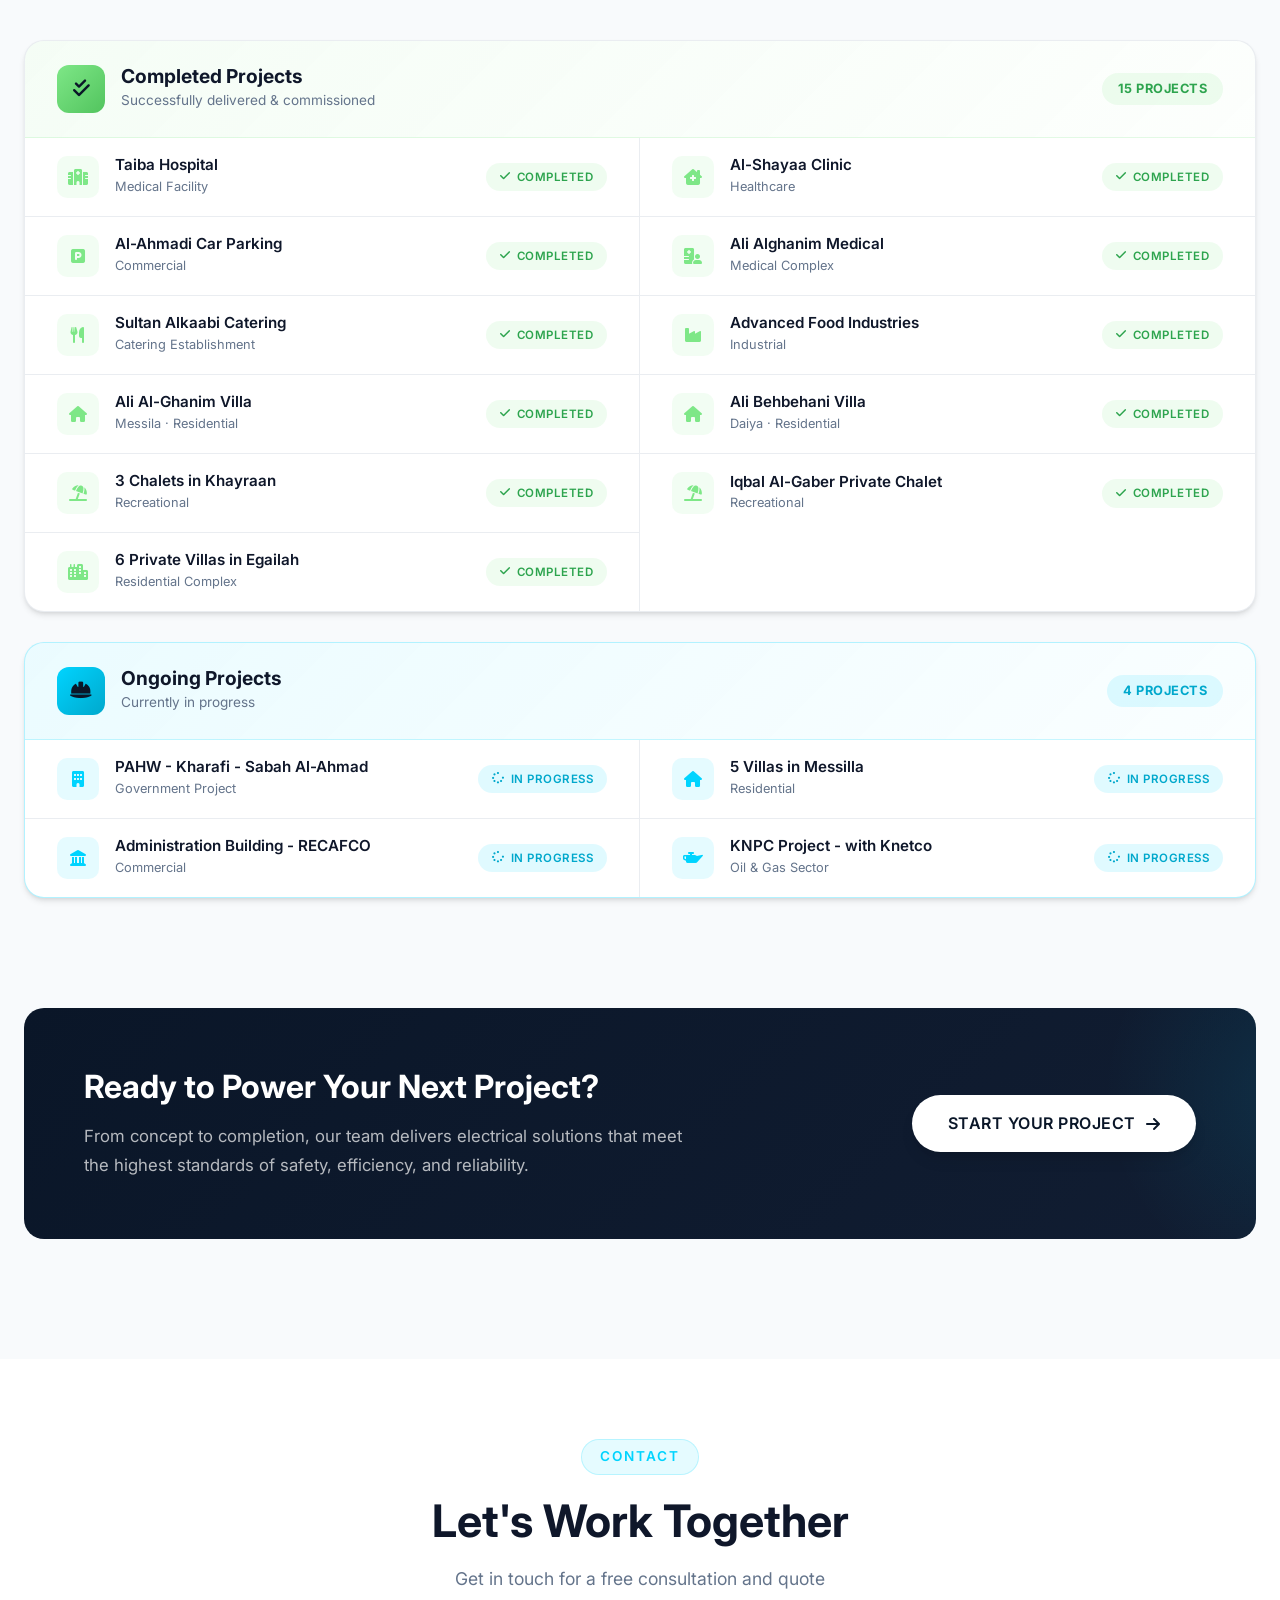
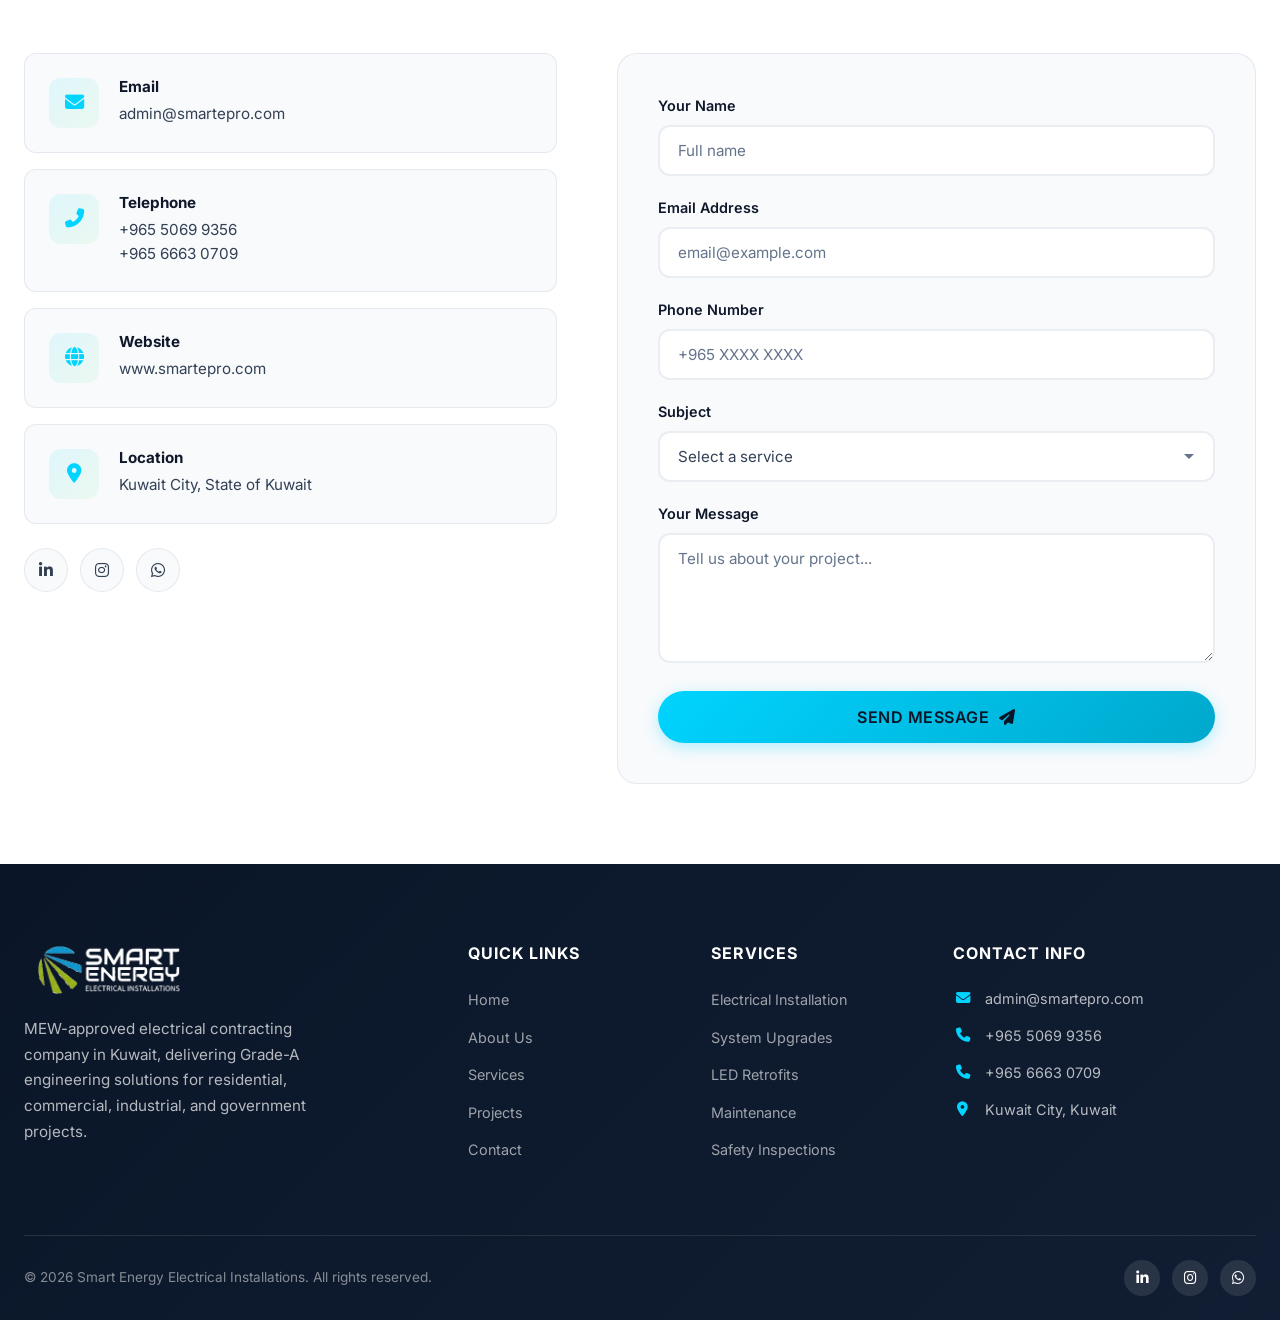
==== commit 573bab0c: "Fix contact form, add Arabic site, and improve speed and SEO - Contact form now actually submits to " ====
--- a/index.html
+++ b/index.html
@@ -7,26 +7,36 @@
     <meta name="description" content="Kuwait's leading MEW-approved electrical contractor. Specializing in residential, commercial, and industrial electrical installations, cabling, DB dressing, and MEW approvals.">
     <meta name="keywords" content="electrical contractor kuwait, electrical contracting company kuwait, electrical installation kuwait, electrician kuwait, MEW approved electrical contractor, MEW license electrician kuwait, commercial electrical contracting kuwait, industrial electrical installations, smart home installation kuwait">
     <link rel="canonical" href="https://www.smartepro.com/">
+    <link rel="alternate" hreflang="en" href="https://www.smartepro.com/">
+    <link rel="alternate" hreflang="ar" href="https://www.smartepro.com/ar/">
+    <link rel="alternate" hreflang="x-default" href="https://www.smartepro.com/">
+    <meta name="theme-color" content="#0a1628">
     
     <!-- Open Graph / Facebook -->
     <meta property="og:type" content="website">
     <meta property="og:url" content="https://www.smartepro.com/">
     <meta property="og:title" content="Smart Energy | #1 Electrical Installations & Contracting in Kuwait">
     <meta property="og:description" content="Kuwait's leading MEW-approved electrical contractor. Specializing in residential, commercial, and industrial electrical installations, cabling, DB dressing, and MEW approvals.">
-    <meta property="og:image" content="https://www.smartepro.com/images/about-team.png">
+    <meta property="og:image" content="https://www.smartepro.com/images/og-image.jpg">
+    <meta property="og:image:width" content="1200">
+    <meta property="og:image:height" content="630">
+    <meta property="og:locale" content="en_US">
+    <meta property="og:locale:alternate" content="ar_KW">
 
     <!-- Twitter -->
     <meta property="twitter:card" content="summary_large_image">
     <meta property="twitter:url" content="https://www.smartepro.com/">
     <meta property="twitter:title" content="Smart Energy | #1 Electrical Installations & Contracting in Kuwait">
     <meta property="twitter:description" content="Kuwait's leading MEW-approved electrical contractor. Specializing in residential, commercial, and industrial electrical installations, cabling, DB dressing, and MEW approvals.">
-    <meta property="twitter:image" content="https://www.smartepro.com/images/about-team.png">
+    <meta property="twitter:image" content="https://www.smartepro.com/images/og-image.jpg">
 
     <link rel="icon" type="image/png" href="images/favicon.png">
     <link rel="preconnect" href="https://fonts.googleapis.com">
     <link rel="preconnect" href="https://fonts.gstatic.com" crossorigin>
     <link href="https://fonts.googleapis.com/css2?family=Inter:wght@300;400;500;600;700;800&family=Playfair+Display:wght@600;700&display=swap" rel="stylesheet">
-    <link rel="stylesheet" href="https://cdnjs.cloudflare.com/ajax/libs/font-awesome/6.5.1/css/all.min.css">
+    <link rel="stylesheet" href="https://cdnjs.cloudflare.com/ajax/libs/font-awesome/6.5.1/css/all.min.css" media="print" onload="this.media='all'">
+    <noscript><link rel="stylesheet" href="https://cdnjs.cloudflare.com/ajax/libs/font-awesome/6.5.1/css/all.min.css"></noscript>
+    <link rel="preload" as="image" href="images/hero-bg.webp" type="image/webp">
     <link rel="stylesheet" href="css/style.css">
     
     <!-- JSON-LD Local Business Structured Data for Kuwait Local SEO -->
@@ -40,6 +50,7 @@
       "@id": "https://www.smartepro.com/#organization",
       "url": "https://www.smartepro.com/",
       "telephone": "+96550699356",
+      "email": "admin@smartepro.com",
       "priceRange": "$$",
       "address": {
         "@type": "PostalAddress",
@@ -53,20 +64,6 @@
         "@type": "GeoCoordinates",
         "latitude": 29.3759,
         "longitude": 47.9774
-      },
-      "openingHoursSpecification": {
-        "@type": "OpeningHoursSpecification",
-        "dayOfWeek": [
-          "Monday",
-          "Tuesday",
-          "Wednesday",
-          "Thursday",
-          "Friday",
-          "Saturday",
-          "Sunday"
-        ],
-        "opens": "00:00",
-        "closes": "23:59"
       },
       "sameAs": [
         "https://www.linkedin.com/company/smartepro",
@@ -85,8 +82,8 @@
     <!-- Navigation -->
     <nav class="navbar" id="navbar">
         <div class="container nav-container">
-            <a href="#" class="logo">
-                <img src="images/logo.png" alt="Smart Energy Electrical Installations & Contracting Kuwait Logo" class="logo-img">
+            <a href="#home" class="logo">
+                <picture><source srcset="images/logo.webp" type="image/webp"><img src="images/logo.png" alt="Smart Energy Electrical Installations & Contracting Kuwait Logo" width="612" height="218" class="logo-img"></picture>
             </a>
             
             <ul class="nav-menu" id="navMenu">
@@ -95,6 +92,7 @@
                 <li><a href="#services" class="nav-link">Services</a></li>
                 <li><a href="#projects" class="nav-link">Projects</a></li>
                 <li><a href="#contact" class="nav-link">Contact</a></li>
+                <li><a href="ar/" class="nav-link lang-switch" hreflang="ar" lang="ar">العربية</a></li>
                 <li><a href="#contact" class="btn btn-primary nav-cta">Get a Quote</a></li>
             </ul>
             
@@ -109,7 +107,7 @@
     <!-- Hero Section -->
     <section class="hero" id="home">
         <div class="hero-bg">
-            <img src="images/hero-bg.jpg" alt="MEW Approved Electrical Installations & Contracting in Kuwait City - Smart Energy">
+            <picture><source srcset="images/hero-bg.webp" type="image/webp"><img src="images/hero-bg.jpg" alt="MEW Approved Electrical Installations & Contracting in Kuwait City - Smart Energy" width="1344" height="768" fetchpriority="high"></picture>
             <div class="hero-overlay"></div>
         </div>
         <div class="hero-particles" id="particles"></div>
@@ -200,7 +198,7 @@
             <div class="about-grid">
                 <div class="about-image" data-animate="fade-right">
                     <div class="image-frame">
-                        <img src="images/about-team.png" alt="MEW Licensed Electrical Engineers and Electricians in Kuwait - Smart Energy Team">
+                        <picture><source srcset="images/about-team.webp" type="image/webp"><img src="images/about-team.png" alt="MEW Licensed Electrical Engineers and Electricians in Kuwait - Smart Energy Team" width="1024" height="1024" loading="lazy" decoding="async"></picture>
                         <div class="image-accent"></div>
                     </div>
                     <div class="experience-badge">
@@ -353,7 +351,7 @@
             <div class="projects-grid">
                 <div class="project-card" data-category="medical" data-animate="fade-up">
                     <div class="project-image">
-                        <img src="images/project-hospital.jpg" alt="Taiba Hospital Healthcare Electrical Installation in Sabah Al-Salem, Kuwait">
+                        <picture><source srcset="images/project-hospital.webp" type="image/webp"><img src="images/project-hospital.jpg" alt="Taiba Hospital Healthcare Electrical Installation in Sabah Al-Salem, Kuwait" width="1184" height="864" loading="lazy" decoding="async"></picture>
                         <div class="project-overlay">
                             <span class="project-category">Medical</span>
                             <h3>Taiba Hospital</h3>
@@ -364,7 +362,7 @@
                 </div>
                 <div class="project-card" data-category="industrial" data-animate="fade-up" data-delay="100">
                     <div class="project-image">
-                        <img src="images/project-factory.jpg" alt="Kazma Factory Industrial Electrical Contracting in Amghara, Kuwait">
+                        <picture><source srcset="images/project-factory.webp" type="image/webp"><img src="images/project-factory.jpg" alt="Kazma Factory Industrial Electrical Contracting in Amghara, Kuwait" width="1184" height="864" loading="lazy" decoding="async"></picture>
                         <div class="project-overlay">
                             <span class="project-category">Industrial</span>
                             <h3>Kazma Factory</h3>
@@ -375,7 +373,7 @@
                 </div>
                 <div class="project-card" data-category="residential" data-animate="fade-up" data-delay="200">
                     <div class="project-image">
-                        <img src="images/project-villa.jpg" alt="Al-Ghanim Villa Complex Residential Electrical Installation in Messila, Kuwait">
+                        <picture><source srcset="images/project-villa.webp" type="image/webp"><img src="images/project-villa.jpg" alt="Al-Ghanim Villa Complex Residential Electrical Installation in Messila, Kuwait" width="1184" height="864" loading="lazy" decoding="async"></picture>
                         <div class="project-overlay">
                             <span class="project-category">Residential</span>
                             <h3>Al-Ghanim Villa Complex</h3>
@@ -386,7 +384,7 @@
                 </div>
                 <div class="project-card" data-category="commercial" data-animate="fade-up">
                     <div class="project-image">
-                        <img src="images/project-parking.jpg" alt="Al-Ahmadi Car Parking Commercial Electrical Contracting in Al-Ahmadi, Kuwait">
+                        <picture><source srcset="images/project-parking.webp" type="image/webp"><img src="images/project-parking.jpg" alt="Al-Ahmadi Car Parking Commercial Electrical Contracting in Al-Ahmadi, Kuwait" width="1184" height="864" loading="lazy" decoding="async"></picture>
                         <div class="project-overlay">
                             <span class="project-category">Commercial</span>
                             <h3>Al-Ahmadi Car Parking</h3>
@@ -602,7 +600,7 @@
                         </div>
                         <div class="info-content">
                             <h4>Website</h4>
-                            <a href="https://www.smartepro.com" target="_blank">www.smartepro.com</a>
+                            <a href="https://www.smartepro.com" target="_blank" rel="noopener">www.smartepro.com</a>
                         </div>
                     </div>
                     <div class="info-card">
@@ -615,30 +613,35 @@
                         </div>
                     </div>
                     <div class="social-links">
-                        <a href="#" class="social-link" aria-label="LinkedIn">
+                        <a href="https://www.linkedin.com/company/smartepro" class="social-link" aria-label="LinkedIn" target="_blank" rel="noopener">
                             <i class="fab fa-linkedin-in"></i>
                         </a>
-                        <a href="#" class="social-link" aria-label="Instagram">
+                        <a href="https://www.instagram.com/smartepro" class="social-link" aria-label="Instagram" target="_blank" rel="noopener">
                             <i class="fab fa-instagram"></i>
                         </a>
-                        <a href="#" class="social-link" aria-label="WhatsApp">
+                        <a href="https://wa.me/96550699356" class="social-link" aria-label="WhatsApp" target="_blank" rel="noopener">
                             <i class="fab fa-whatsapp"></i>
                         </a>
                     </div>
                 </div>
                 <div class="contact-form-wrap" data-animate="fade-left">
                     <form class="contact-form" action="contact.php" method="POST" id="contactForm">
+                        <div class="hp-field" aria-hidden="true">
+                            <label for="website">Leave this field empty</label>
+                            <input type="text" id="website" name="website" tabindex="-1" autocomplete="off">
+                        </div>
+                        <input type="hidden" name="lang" value="en">
                         <div class="form-group">
                             <label for="name">Your Name</label>
-                            <input type="text" id="name" name="name" class="form-input" placeholder="Full name" required>
+                            <input type="text" id="name" name="name" class="form-input" placeholder="Full name" maxlength="100" autocomplete="name" required>
                         </div>
                         <div class="form-group">
                             <label for="email">Email Address</label>
-                            <input type="email" id="email" name="email" class="form-input" placeholder="email@example.com" required>
+                            <input type="email" id="email" name="email" class="form-input" placeholder="email@example.com" maxlength="150" autocomplete="email" required>
                         </div>
                         <div class="form-group">
                             <label for="phone">Phone Number</label>
-                            <input type="tel" id="phone" name="phone" class="form-input" placeholder="+965 XXXX XXXX">
+                            <input type="tel" id="phone" name="phone" class="form-input" placeholder="+965 XXXX XXXX" maxlength="30" autocomplete="tel">
                         </div>
                         <div class="form-group">
                             <label for="subject">Subject</label>
@@ -652,14 +655,15 @@
                         </div>
                         <div class="form-group">
                             <label for="message">Your Message</label>
-                            <textarea id="message" name="message" class="form-input form-textarea" placeholder="Tell us about your project..." required></textarea>
-                        </div>
+                            <textarea id="message" name="message" class="form-input form-textarea" placeholder="Tell us about your project..." maxlength="5000" required></textarea>
+                        </div>
+                        <p class="form-error" id="formError" role="alert" hidden></p>
                         <button type="submit" class="btn btn-primary btn-submit">
                             <span>Send Message</span>
                             <i class="fas fa-paper-plane"></i>
                         </button>
                     </form>
-                    <div class="form-success" id="formSuccess">
+                    <div class="form-success" id="formSuccess" role="status" aria-live="polite">
                         <div class="success-icon">
                             <i class="fas fa-check-circle"></i>
                         </div>
@@ -676,8 +680,8 @@
         <div class="container">
             <div class="footer-grid">
                 <div class="footer-brand">
-                    <a href="#" class="footer-logo">
-                        <img src="images/logo.png" alt="Smart Energy Electrical Installations & Contracting in Kuwait" class="logo-img">
+                    <a href="#home" class="footer-logo">
+                        <picture><source srcset="images/logo.webp" type="image/webp"><img src="images/logo.png" alt="Smart Energy Electrical Installations & Contracting in Kuwait" width="612" height="218" class="logo-img" loading="lazy"></picture>
                     </a>
                     <p class="footer-desc">MEW-approved electrical contracting company in Kuwait, delivering Grade-A engineering solutions for residential, commercial, industrial, and government projects.</p>
                 </div>
@@ -710,17 +714,21 @@
                 </div>
             </div>
             <div class="footer-bottom">
-                <p> Smart Energy Electrical Installations. All rights reserved.</p>
+                <p>&copy; <span id="year">2026</span> Smart Energy Electrical Installations. All rights reserved.</p>
                 <div class="footer-social">
-                    <a href="#" aria-label="LinkedIn"><i class="fab fa-linkedin-in"></i></a>
-                    <a href="#" aria-label="Instagram"><i class="fab fa-instagram"></i></a>
-                    <a href="#" aria-label="WhatsApp"><i class="fab fa-whatsapp"></i></a>
+                    <a href="https://www.linkedin.com/company/smartepro" aria-label="LinkedIn" target="_blank" rel="noopener"><i class="fab fa-linkedin-in"></i></a>
+                    <a href="https://www.instagram.com/smartepro" aria-label="Instagram" target="_blank" rel="noopener"><i class="fab fa-instagram"></i></a>
+                    <a href="https://wa.me/96550699356" aria-label="WhatsApp" target="_blank" rel="noopener"><i class="fab fa-whatsapp"></i></a>
                 </div>
             </div>
         </div>
     </footer>
 
-    <a href="#" class="back-to-top" id="backToTop" aria-label="Back to top">
+    <a href="https://wa.me/96550699356?text=Hello%20Smart%20Energy%2C%20I%27d%20like%20a%20quote." class="whatsapp-float" target="_blank" rel="noopener" aria-label="Chat with us on WhatsApp">
+        <i class="fab fa-whatsapp"></i>
+    </a>
+
+    <a href="#home" class="back-to-top" id="backToTop" aria-label="Back to top">
         <i class="fas fa-chevron-up"></i>
     </a>
 
--- a/css/style.css
+++ b/css/style.css
@@ -42,6 +42,8 @@
 html {
     scroll-behavior: smooth;
     font-size: 16px;
+    /* Stops slide-in animations from widening the page on phones */
+    overflow-x: clip;
 }
 
 body {
@@ -1612,6 +1614,10 @@
 }
 
 @media (max-width: 768px) {
+    .wave-divider-section {
+        margin: 60px 0;
+        height: 100px;
+    }
     .logo-img {
         height: 50px;
     }
@@ -1723,6 +1729,10 @@
 }
 
 @media (max-width: 480px) {
+    .wave-divider-section {
+        margin: 40px 0;
+        height: 80px;
+    }
     .container {
         padding: 0 16px;
     }
@@ -1779,7 +1789,8 @@
     overflow: hidden;
     border-top: 2px solid rgba(0, 212, 255, 0.45);
     border-bottom: 2px solid rgba(126, 231, 135, 0.45);
-    box-shadow: 0 -15px 30px rgba(0, 0, 0, 0.9), inset 0 15px 30px rgba(0, 0, 0, 0.6), inset 0 -15px 30px rgba(0, 0, 0, 0.6);
+    box-shadow: 0 -15px 35px rgba(0, 0, 0, 0.95), 0 15px 35px rgba(0, 0, 0, 0.95), inset 0 15px 30px rgba(0, 0, 0, 0.6), inset 0 -15px 30px rgba(0, 0, 0, 0.6);
+    margin: 100px 0;
     z-index: 10;
 }
 
@@ -1840,6 +1851,265 @@
     inset: 0;
     background: radial-gradient(circle at 50% 50%, rgba(126, 231, 135, 0.08) 0%, transparent 80%);
     mix-blend-mode: screen;
+}
+
+/* Images are wrapped in <picture> for WebP; keep the <img> as the layout box */
+picture {
+    display: contents;
+}
+
+/* ========================================
+   CONTACT FORM EXTRAS
+   ======================================== */
+/* Spam trap: hidden from people, still visible to bots */
+.hp-field {
+    position: absolute;
+    width: 1px;
+    height: 1px;
+    overflow: hidden;
+    clip-path: inset(50%);
+    white-space: nowrap;
+}
+
+.form-error {
+    margin: 0 0 16px;
+    padding: 12px 16px;
+    border-radius: var(--radius);
+    background: rgba(239, 68, 68, 0.08);
+    border: 1px solid rgba(239, 68, 68, 0.3);
+    color: #b91c1c;
+    font-size: 0.95rem;
+}
+
+.form-error[hidden] {
+    display: none;
+}
+
+/* ========================================
+   LANGUAGE SWITCH
+   ======================================== */
+.lang-switch {
+    font-family: 'Cairo', var(--font-main);
+    border: 1px solid var(--glass-border);
+    border-radius: 999px;
+}
+
+/* ========================================
+   FLOATING WHATSAPP BUTTON
+   ======================================== */
+.whatsapp-float {
+    position: fixed;
+    bottom: 24px;
+    right: 24px;
+    width: 56px;
+    height: 56px;
+    border-radius: 50%;
+    background: #25d366;
+    color: var(--white);
+    display: flex;
+    align-items: center;
+    justify-content: center;
+    font-size: 1.9rem;
+    box-shadow: 0 6px 20px rgba(37, 211, 102, 0.4);
+    z-index: 1000;
+    transition: var(--transition);
+}
+
+.whatsapp-float:hover {
+    transform: translateY(-4px) scale(1.05);
+    box-shadow: 0 10px 28px rgba(37, 211, 102, 0.5);
+}
+
+/* Sit the back-to-top button above the WhatsApp button */
+.back-to-top {
+    bottom: 92px;
+    right: 28px;
+}
+
+@media (max-width: 480px) {
+    .whatsapp-float {
+        bottom: 16px;
+        right: 16px;
+        width: 52px;
+        height: 52px;
+    }
+
+    .back-to-top {
+        bottom: 80px;
+        right: 18px;
+    }
+}
+
+/* ========================================
+   ARABIC / RIGHT-TO-LEFT LAYOUT
+   ======================================== */
+[dir="rtl"] {
+    --font-main: 'Cairo', 'Inter', -apple-system, BlinkMacSystemFont, sans-serif;
+    --font-display: 'Cairo', 'Inter', sans-serif;
+}
+
+/* Arabic letters are joined, so letter spacing breaks them apart */
+[dir="rtl"] .btn,
+[dir="rtl"] .hero-title,
+[dir="rtl"] .stat-label,
+[dir="rtl"] .scroll-indicator,
+[dir="rtl"] .section-tag,
+[dir="rtl"] .featured-badge,
+[dir="rtl"] .project-category,
+[dir="rtl"] .status-count,
+[dir="rtl"] .status-badge,
+[dir="rtl"] .ongoing-badge,
+[dir="rtl"] .footer-contact h4 {
+    letter-spacing: 0;
+}
+
+[dir="rtl"] .hero-title {
+    line-height: 1.35;
+}
+
+/* The scrolling brand strip is English text; keep its loop running left-to-right */
+[dir="rtl"] .wave-marquee {
+    direction: ltr;
+}
+
+/* Arrow icons point the other way */
+[dir="rtl"] .fa-arrow-right,
+[dir="rtl"] .fa-paper-plane {
+    transform: scaleX(-1);
+}
+
+/* Phone numbers and emails stay left-to-right inside Arabic text */
+[dir="rtl"] a[href^="tel:"],
+[dir="rtl"] a[href^="mailto:"],
+[dir="rtl"] .ltr {
+    direction: ltr;
+    unicode-bidi: isolate;
+}
+
+[dir="rtl"] .info-content a {
+    text-align: right;
+}
+
+[dir="rtl"] .nav-cta {
+    margin-left: 0;
+    margin-right: 8px;
+}
+
+[dir="rtl"] .image-accent {
+    right: auto;
+    left: -20px;
+}
+
+[dir="rtl"] .experience-badge {
+    left: auto;
+    right: -30px;
+}
+
+[dir="rtl"] .featured-badge {
+    right: auto;
+    left: 20px;
+}
+
+[dir="rtl"] .status-count {
+    margin-left: 0;
+    margin-right: auto;
+}
+
+[dir="rtl"] .status-project-card {
+    border-right: none;
+    border-left: 1px solid var(--border);
+}
+
+[dir="rtl"] .status-project-card:nth-child(2n) {
+    border-left: none;
+}
+
+[dir="rtl"] .ongoing-badge {
+    margin-left: 0;
+    margin-right: 8px;
+}
+
+[dir="rtl"] .cta-box::before {
+    right: auto;
+    left: -20%;
+}
+
+[dir="rtl"] .info-card:hover {
+    transform: translateX(-8px);
+}
+
+[dir="rtl"] .footer-links a:hover {
+    padding-left: 0;
+    padding-right: 4px;
+}
+
+[dir="rtl"] .form-select {
+    background-position: left 18px center;
+    padding-right: 18px;
+    padding-left: 45px;
+}
+
+[dir="rtl"] [data-animate="fade-right"] {
+    transform: translateX(40px);
+}
+
+[dir="rtl"] [data-animate="fade-left"] {
+    transform: translateX(-40px);
+}
+
+[dir="rtl"] [data-animate].animated {
+    transform: translate(0) scale(1);
+}
+
+[dir="rtl"] .whatsapp-float {
+    right: auto;
+    left: 24px;
+}
+
+[dir="rtl"] .back-to-top {
+    right: auto;
+    left: 28px;
+}
+
+@media (max-width: 1024px) {
+    [dir="rtl"] .experience-badge {
+        left: auto;
+        right: 20px;
+    }
+}
+
+@media (max-width: 768px) {
+    [dir="rtl"] .nav-menu {
+        right: auto;
+        left: -100%;
+        box-shadow: 10px 0 40px rgba(0, 0, 0, 0.3);
+    }
+
+    [dir="rtl"] .nav-menu.active {
+        left: 0;
+    }
+
+    [dir="rtl"] .nav-cta {
+        margin-right: 0;
+    }
+
+    [dir="rtl"] .status-project-card {
+        border-left: none;
+    }
+
+    [dir="rtl"] .status-count {
+        margin-right: 0;
+    }
+}
+
+@media (max-width: 480px) {
+    [dir="rtl"] .whatsapp-float {
+        left: 16px;
+    }
+
+    [dir="rtl"] .back-to-top {
+        left: 18px;
+    }
 }
 
 /* Reduced Motion */
